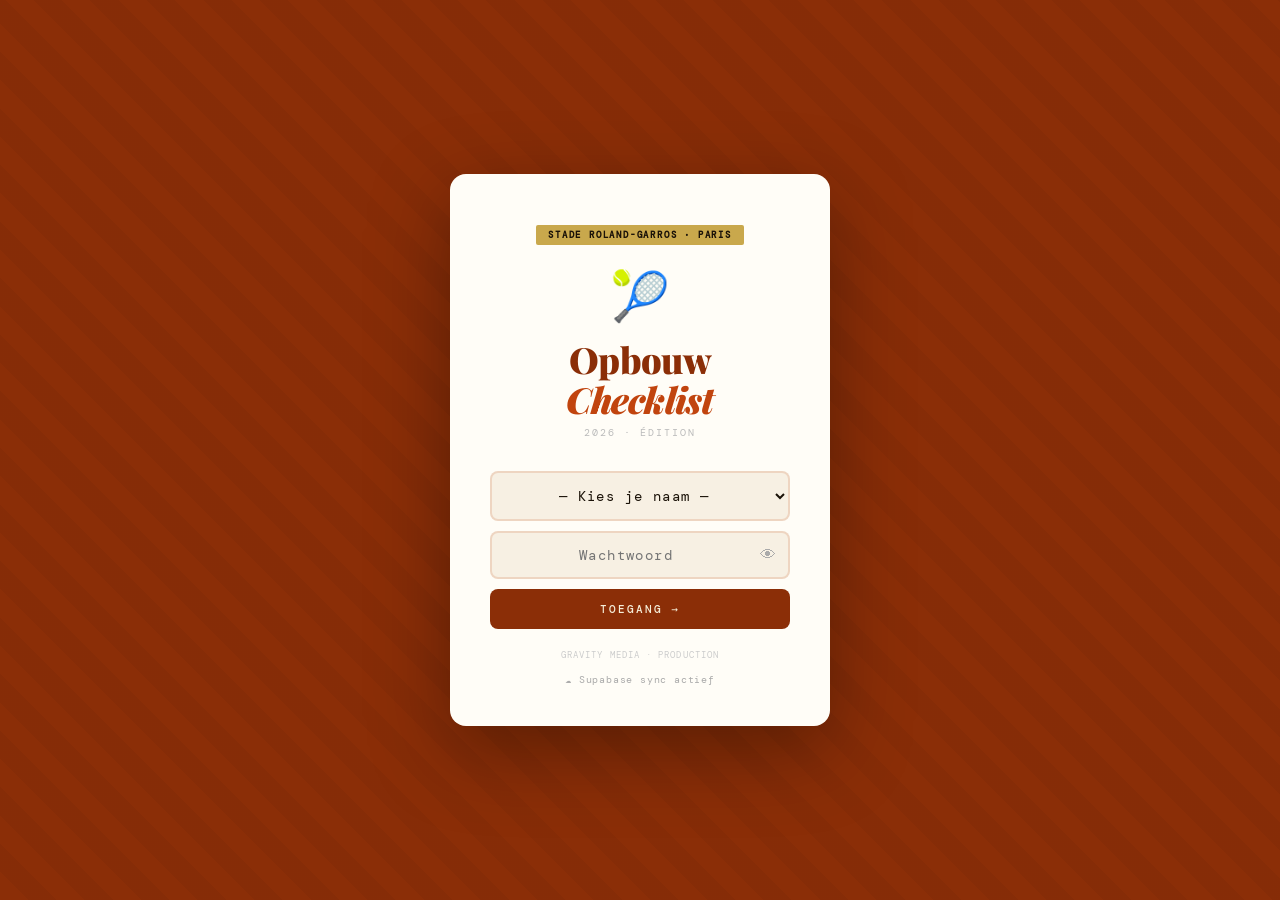
==== index.html @ 5c2eba33 "Admin panel redesign: grid layout, inklapbaar wachtwoord, fix dubbel Pim (SW v80) - Navigatie als 2x" ====
<!DOCTYPE html>
<html lang="nl">
<head>
<meta charset="UTF-8">
<meta name="viewport" content="width=device-width, initial-scale=1.0">
<meta name="theme-color" content="#8B2E07">
<meta name="apple-mobile-web-app-capable" content="yes">
<meta name="apple-mobile-web-app-status-bar-style" content="black-translucent">
<meta name="apple-mobile-web-app-title" content="RG2026">
<title>Roland Garros — Opbouw Checklist</title>
<link rel="icon" type="image/svg+xml" href="icon.svg">
<link rel="apple-touch-icon" href="icon.svg">
<link rel="manifest" href="manifest.json">
<link rel="preconnect" href="https://fonts.googleapis.com">
<link rel="preconnect" href="https://fonts.gstatic.com" crossorigin>
<link href="https://fonts.googleapis.com/css2?family=Playfair+Display:ital,wght@0,400;0,700;0,900;1,400&family=DM+Mono:wght@300;400;500&display=swap" rel="stylesheet">
<link rel="stylesheet" href="style.css">

<!-- XLSX alleen laden als export nodig is -->
<script>
window._loadXLSX = function(cb){
  if(typeof XLSX !== 'undefined'){ cb(); return; }
  var s = document.createElement('script');
  s.src = 'https://cdn.jsdelivr.net/npm/xlsx@0.18.5/dist/xlsx.full.min.js';
  s.onload = cb;
  document.head.appendChild(s);
};
</script>

<script src="https://cdn.jsdelivr.net/npm/@supabase/supabase-js@2"></script>


</head>
<body>

<div class="page active" id="page-login">
  <div class="login-bg">
    <div class="login-card">
      <div class="login-badge">Stade Roland-Garros · Paris</div>
      <div class="login-logo">🎾</div>
      <h1 class="login-title">Opbouw<br><em>Checklist</em></h1>
      <p class="login-sub">2026 · Édition</p>
      <div class="login-form">
        <select id="login-name" class="login-input" style="cursor:pointer;" onchange="document.getElementById('login-pw').focus()">
          <option value="" disabled selected>Selecteer jouw naam…</option>
        </select>
        <div style="position:relative;width:100%;">
          <input type="password" id="login-pw" placeholder="Wachtwoord" class="login-input" onkeydown="if(event.key==='Enter')doLogin()" style="padding-right:44px;width:100%;">
          <button type="button" onclick="(function(b){var i=document.getElementById('login-pw');i.type=i.type==='password'?'text':'password';b.textContent=i.type==='password'?'👁':'🙈';})(this)" style="position:absolute;right:0;top:0;bottom:0;width:44px;background:none;border:none;cursor:pointer;font-size:16px;color:#aaa;touch-action:manipulation;">👁</button>
        </div>
        <button class="login-btn" onclick="doLogin()">Toegang →</button>
      </div>
      <p class="login-hint">Gravity Media · Production</p>
      <div id="login-sync-status" style="margin-top:12px;font-size:10px;color:#aaa;letter-spacing:.08em;">☁️ Supabase sync actief</div>
    </div>
  </div>
</div>

<div class="page" id="page-home">
  <header>
    <div class="header-inner">
      <div>
        <div class="rg-badge">Stade Roland-Garros · Paris</div>
        <h1>Opbouw<br><em>Checklist</em></h1>
        <div class="header-sub">Courts · Commentaar · Gallery's</div>
      </div>
      <div class="header-stamp"><span class="yr">2026</span><span class="lbl">Édition</span></div>
    </div>
  </header>
  <div class="user-bar">
    <span class="last-update" id="last-update-label">Geen wijzigingen</span>
    <span id="sync-status" class="offline">Offline</span>
    <span class="user-bar-label" id="logged-in-user"></span>
    <span id="user-bar-avatar"></span>
    <button id="admin-btn" class="admin-btn" onclick="openAdminModal()" style="display:none;touch-action:manipulation;">🔒</button>
    <button class="dark-toggle" onclick="toggleDark()" title="Donkere modus" style="touch-action:manipulation;">🌙</button>
    <button class="userbar-logout-btn" onclick="logout()" ontouchend="event.preventDefault();logout();" title="Uitloggen" style="touch-action:manipulation;min-width:44px;min-height:44px;">↩</button>
  </div>
  <div class="progress-wrap">
    <div class="progress-inner">
      <div class="progress-track"><div class="progress-fill" id="home-bar"></div></div>
      <div class="progress-label" id="home-lbl">0 / 0</div>
    </div>
  </div>
  <main>
    <div class="stats-bar">
      <div class="stat-card"><span class="stat-number" id="home-done">0</span><span class="stat-label">Voltooid</span></div>
      <div class="stat-card"><span class="stat-number" id="home-left">0</span><span class="stat-label">Resterend</span></div>
      <div class="stat-card"><span class="stat-number" id="home-pct">0%</span><span class="stat-label">Gereed</span></div>
    </div>
    <div class="dash-grid" id="dash-grid"></div>

    <div class="completion-msg" id="home-done-msg">
      <h2>Terrain est prêt !</h2>
      <p>Alle secties zijn afgevinkt — Roland Garros kan beginnen.</p>
    </div>
    <div class="dash-card od-badge-wrap" onclick="goTo('page-overdracht')" style="border-left:4px solid var(--green);touch-action:manipulation;">
      <span class="od-badge" id="od-badge" hidden></span>
      <div class="dash-card-icon">📋</div>
      <div class="dash-card-title">Shift Overdracht</div>
      <div class="dash-card-track"><div class="dash-card-fill" id="od-home-bar" style="width:0%;background:var(--green)"></div></div>
      <div class="dash-card-footer">
        <span class="dash-card-count" id="od-home-sub">Bekijk en schrijf overdrachten</span>
        <span class="dash-card-pct" style="color:var(--green);opacity:.8" id="od-home-count"></span>
      </div>
    </div>

  </main>
</div>

<div class="page" id="page-courts-select">
  <div class="sub-header"><div class="sub-header-inner">
    <button class="back-btn" onclick="goTo('page-home')" style="touch-action:manipulation;">Terug</button>
    <div><div class="rg-badge" style="margin-bottom:6px">Courts</div><div class="sub-title">🎾 <em>Courts</em></div></div>
  </div></div>
  <main style="padding:20px 14px;display:flex;flex-direction:column;gap:14px;">
    <div class="dash-card" onclick="switchCourtTab('camera');goTo('page-courts')" style="touch-action:manipulation;">
      <span class="dash-card-icon">📷</span>
      <div class="dash-card-title">Camera</div>
      <div class="dash-card-track"><div class="dash-card-fill" id="sel-camera-bar" style="width:0%"></div></div>
      <div class="dash-card-footer">
        <span class="dash-card-count" id="sel-camera-count">0/0 voltooid</span>
        <span style="font-size:13px;color:var(--clay);">→</span>
      </div>
    </div>
    <div class="dash-card" onclick="switchCourtTab('audio');goTo('page-courts')" style="touch-action:manipulation;">
      <span class="dash-card-icon">🎙</span>
      <div class="dash-card-title">Audio</div>
      <div class="dash-card-track"><div class="dash-card-fill" id="sel-audio-bar" style="width:0%"></div></div>
      <div class="dash-card-footer">
        <span class="dash-card-count" id="sel-audio-count">0/0 voltooid</span>
        <span style="font-size:13px;color:var(--clay);">→</span>
      </div>
    </div>
  </main>
</div>

<div class="page" id="page-courts">
  <div class="sub-header"><div class="sub-header-inner">
    <button class="back-btn" onclick="goTo('page-courts-select')">Terug</button>
    <div><div class="rg-badge" style="margin-bottom:6px">Courts</div><div class="sub-title">🎾 <em>Courts</em></div></div>
  </div></div>
  <div class="progress-wrap"><div class="progress-inner">
    <div class="progress-track"><div class="progress-fill" id="courts-bar"></div></div>
    <div class="progress-label" id="courts-lbl">0/0</div>
  </div></div>
  <main>

    <!-- Camera tab -->
    <div id="courts-tab-camera">
    <div class="section">
      <div class="section-header"><div class="section-icon">📷</div><span class="section-title">Camera</span><span class="section-count" id="courts-count">0/0</span></div>
      <div class="checklist" id="list-courts">
        <div class="nav-item" onclick="goTo('page-pc')">
          <div class="nav-item-text">
            <div class="item-label">Court Philippe-Chatrier</div>
            <div class="item-note" id="pc-note-label">0 van 0 voltooid</div>
          </div>
          <div class="nav-item-right">
            <span class="nav-pct" id="chip-pc">0/0</span>
            <span class="nav-arrow">→</span>
          </div>
        </div>
        <div class="nav-item" onclick="goTo('page-sl')">
          <div class="nav-item-text">
            <div class="item-label">Court Suzanne-Lenglen</div>
            <div class="item-note" id="sl-note-label">0 van 0 voltooid</div>
          </div>
          <div class="nav-item-right">
            <span class="nav-pct" id="chip-sl">0/0</span>
            <span class="nav-arrow">→</span>
          </div>
        </div>
        <div class="nav-item" onclick="goTo('page-sm')">
          <div class="nav-item-text">
            <div class="item-label">Court Simonne-Mathieu</div>
            <div class="item-note" id="sm-note-label">0 van 0 voltooid</div>
          </div>
          <div class="nav-item-right">
            <span class="nav-pct" id="chip-sm">0/0</span>
            <span class="nav-arrow">→</span>
          </div>
        </div>
        <div class="nav-item" onclick="goTo('page-c14')">
          <div class="nav-item-text">
            <div class="item-label">Court 14</div>
            <div class="item-note" id="c14-note-label">0 van 0 voltooid</div>
          </div>
          <div class="nav-item-right">
            <span class="nav-pct" id="chip-c14">0/0</span>
            <span class="nav-arrow">→</span>
          </div>
        </div>
      </div>
      </div>
    <div class="section" style="margin-top:8px">
      <div class="section-header"><div class="section-icon">📋</div><span class="section-title">CAM Checklist</span><span class="section-count" id="camck-total-count">0/0</span></div>
      <div class="checklist">
        <div class="nav-item" onclick="goTo('page-camcheck-pc')" style="touch-action:manipulation;">
          <div class="nav-item-text">
            <div class="item-label">Philippe-Chatrier</div>
            <div class="item-note" id="camck-pc-note">0 van 0 voltooid</div>
          </div>
          <div class="nav-item-right"><span class="nav-pct" id="chip-camck-pc">0/0</span><span class="nav-arrow">→</span></div>
        </div>
        <div class="nav-item" onclick="goTo('page-camcheck-sl')" style="touch-action:manipulation;">
          <div class="nav-item-text">
            <div class="item-label">Suzanne-Lenglen</div>
            <div class="item-note" id="camck-sl-note">0 van 0 voltooid</div>
          </div>
          <div class="nav-item-right"><span class="nav-pct" id="chip-camck-sl">0/0</span><span class="nav-arrow">→</span></div>
        </div>
        <div class="nav-item" onclick="goTo('page-camcheck-sm')" style="touch-action:manipulation;">
          <div class="nav-item-text">
            <div class="item-label">Simonne-Mathieu</div>
            <div class="item-note" id="camck-sm-note">0 van 0 voltooid</div>
          </div>
          <div class="nav-item-right"><span class="nav-pct" id="chip-camck-sm">0/0</span><span class="nav-arrow">→</span></div>
        </div>
        <div class="nav-item" onclick="goTo('page-camcheck-c14')" style="touch-action:manipulation;">
          <div class="nav-item-text">
            <div class="item-label">Court 14</div>
            <div class="item-note" id="camck-c14-note">0 van 0 voltooid</div>
          </div>
          <div class="nav-item-right"><span class="nav-pct" id="chip-camck-c14">0/0</span><span class="nav-arrow">→</span></div>
        </div>
      </div>
    </div>
    </div><!-- /courts-tab-camera -->

    <!-- Audio tab -->
    <div id="courts-tab-audio" style="display:none">
    <div class="section">
      <div class="section-header"><div class="section-icon">🎙</div><span class="section-title">Audio</span><span class="section-count" id="audio-courts-count">0/0</span></div>
      <div class="checklist">
        <div class="nav-item" onclick="goTo('page-audio-pc')">
          <div class="nav-item-text">
            <div class="item-label">Philippe-Chatrier</div>
            <div class="item-note" id="audio-pc-note-label">0 van 0 voltooid</div>
          </div>
          <div class="nav-item-right"><span class="nav-pct" id="chip-audio-pc">0/0</span><span class="nav-arrow">→</span></div>
        </div>
        <div class="nav-item" onclick="goTo('page-audio-sl')">
          <div class="nav-item-text">
            <div class="item-label">Suzanne-Lenglen</div>
            <div class="item-note" id="audio-sl-note-label">0 van 0 voltooid</div>
          </div>
          <div class="nav-item-right"><span class="nav-pct" id="chip-audio-sl">0/0</span><span class="nav-arrow">→</span></div>
        </div>
        <div class="nav-item" onclick="goTo('page-audio-sm')">
          <div class="nav-item-text">
            <div class="item-label">Simonne-Mathieu</div>
            <div class="item-note" id="audio-sm-note-label">0 van 0 voltooid</div>
          </div>
          <div class="nav-item-right"><span class="nav-pct" id="chip-audio-sm">0/0</span><span class="nav-arrow">→</span></div>
        </div>
        <div class="nav-item" onclick="goTo('page-audio-c14')">
          <div class="nav-item-text">
            <div class="item-label">Court 14</div>
            <div class="item-note" id="audio-c14-note-label">0 van 0 voltooid</div>
          </div>
          <div class="nav-item-right"><span class="nav-pct" id="chip-audio-c14">0/0</span><span class="nav-arrow">→</span></div>
        </div>
      </div>
    </div>
    </div><!-- /courts-tab-audio -->

  </main>
</div>


<div class="page" id="page-audio-pc">
  <div class="sub-header"><div class="sub-header-inner">
    <button class="back-btn" onclick="goTo('page-courts')" style="touch-action:manipulation;">Terug</button>
    <div><div class="rg-badge" style="margin-bottom:6px">Audio</div><div class="sub-title">🎙 <em>Philippe-Chatrier</em></div></div>
  </div></div>
  <div class="progress-wrap"><div class="progress-inner">
    <div class="progress-track"><div class="progress-fill" id="audio-pc-bar"></div></div>
    <div class="progress-label" id="audio-pc-lbl">0/0</div>
  </div></div>
  <main>
  <div class="section">
    <div class="section-header"><div class="section-icon">🗺</div><span class="section-title">Audioplan</span></div>
    <div class="audioplan-wrap">
      <img loading="lazy" src="images/audio/PC Audioplan v2-1.jpg" alt="PC Audioplan" class="audioplan-img" onclick="openLightbox(this)" ontouchend="event.preventDefault();openLightbox(this)" style="touch-action:manipulation;cursor:zoom-in">
    </div>
  </div>
  <div class="section">
    <div class="section-header"><div class="section-icon">📦</div><span class="section-title">Stageboxes</span><span class="section-count" id="count-sb-pc">0/0</span></div>
    <div id="list-sb-pc"></div>
  </div>
  <div class="section">
    <div class="section-header"><div class="section-icon">🎙</div><span class="section-title">Microfoons</span><span class="section-count" id="count-audio-pc">0/0</span></div>
    <div id="list-audio-pc"></div>
  </div>
  <div class="completion-msg" id="audio-pc-done-msg"><h2>PC is klaar!</h2><p>Alle stageboxes en microfoons zijn afgevinkt.</p></div>
  </main>
</div>

<div class="page" id="page-audio-sl">
  <div class="sub-header"><div class="sub-header-inner">
    <button class="back-btn" onclick="goTo('page-courts')" style="touch-action:manipulation;">Terug</button>
    <div><div class="rg-badge" style="margin-bottom:6px">Audio</div><div class="sub-title">🎙 <em>Suzanne-Lenglen</em></div></div>
  </div></div>
  <div class="progress-wrap"><div class="progress-inner">
    <div class="progress-track"><div class="progress-fill" id="audio-sl-bar"></div></div>
    <div class="progress-label" id="audio-sl-lbl">0/0</div>
  </div></div>
  <main>
  <div class="section">
    <div class="section-header"><div class="section-icon">🗺</div><span class="section-title">Audioplan</span></div>
    <div class="audioplan-wrap">
      <img loading="lazy" src="images/audio/SL Audioplan v2-1.jpg" alt="SL Audioplan" class="audioplan-img" onclick="openLightbox(this)" ontouchend="event.preventDefault();openLightbox(this)" style="touch-action:manipulation;cursor:zoom-in">
    </div>
  </div>
  <div class="section">
    <div class="section-header"><div class="section-icon">📦</div><span class="section-title">Stageboxes</span><span class="section-count" id="count-sb-sl">0/0</span></div>
    <div id="list-sb-sl"></div>
  </div>
  <div class="section">
    <div class="section-header"><div class="section-icon">🎙</div><span class="section-title">Microfoons</span><span class="section-count" id="count-audio-sl">0/0</span></div>
    <div id="list-audio-sl"></div>
  </div>
  <div class="completion-msg" id="audio-sl-done-msg"><h2>SL is klaar!</h2><p>Alle stageboxes en microfoons zijn afgevinkt.</p></div>
  </main>
</div>

<div class="page" id="page-audio-sm">
  <div class="sub-header"><div class="sub-header-inner">
    <button class="back-btn" onclick="goTo('page-courts')" style="touch-action:manipulation;">Terug</button>
    <div><div class="rg-badge" style="margin-bottom:6px">Audio</div><div class="sub-title">🎙 <em>Simonne-Mathieu</em></div></div>
  </div></div>
  <div class="progress-wrap"><div class="progress-inner">
    <div class="progress-track"><div class="progress-fill" id="audio-sm-bar"></div></div>
    <div class="progress-label" id="audio-sm-lbl">0/0</div>
  </div></div>
  <main>
  <div class="section">
    <div class="section-header"><div class="section-icon">🗺</div><span class="section-title">Audioplan</span></div>
    <div class="audioplan-wrap">
      <img loading="lazy" src="images/audio/SM Audioplan v2-1.jpg" alt="SM Audioplan" class="audioplan-img" onclick="openLightbox(this)" ontouchend="event.preventDefault();openLightbox(this)" style="touch-action:manipulation;cursor:zoom-in">
    </div>
  </div>
  <div class="section">
    <div class="section-header"><div class="section-icon">📦</div><span class="section-title">Stageboxes</span><span class="section-count" id="count-sb-sm">0/0</span></div>
    <div id="list-sb-sm"></div>
  </div>
  <div class="section">
    <div class="section-header"><div class="section-icon">🎙</div><span class="section-title">Microfoons</span><span class="section-count" id="count-audio-sm">0/0</span></div>
    <div id="list-audio-sm"></div>
  </div>
  <div class="completion-msg" id="audio-sm-done-msg"><h2>SM is klaar!</h2><p>Alle stageboxes en microfoons zijn afgevinkt.</p></div>
  </main>
</div>

<div class="page" id="page-audio-c14">
  <div class="sub-header"><div class="sub-header-inner">
    <button class="back-btn" onclick="goTo('page-courts')" style="touch-action:manipulation;">Terug</button>
    <div><div class="rg-badge" style="margin-bottom:6px">Audio</div><div class="sub-title">🎙 <em>Court 14</em></div></div>
  </div></div>
  <div class="progress-wrap"><div class="progress-inner">
    <div class="progress-track"><div class="progress-fill" id="audio-c14-bar"></div></div>
    <div class="progress-label" id="audio-c14-lbl">0/0</div>
  </div></div>
  <main>
  <div class="section">
    <div class="section-header"><div class="section-icon">🗺</div><span class="section-title">Audioplan</span></div>
    <div class="audioplan-wrap">
      <img loading="lazy" src="images/audio/CT14 Audioplan v2-1.jpg" alt="CT14 Audioplan" class="audioplan-img" onclick="openLightbox(this)" ontouchend="event.preventDefault();openLightbox(this)" style="touch-action:manipulation;cursor:zoom-in">
    </div>
  </div>
  <div class="section">
    <div class="section-header"><div class="section-icon">📦</div><span class="section-title">Stageboxes</span><span class="section-count" id="count-sb-c14">0/0</span></div>
    <div id="list-sb-c14"></div>
  </div>
  <div class="section">
    <div class="section-header"><div class="section-icon">🎙</div><span class="section-title">Microfoons</span><span class="section-count" id="count-audio-c14">0/0</span></div>
    <div id="list-audio-c14"></div>
  </div>
  <div class="completion-msg" id="audio-c14-done-msg"><h2>C14 is klaar!</h2><p>Alle stageboxes en microfoons zijn afgevinkt.</p></div>
  </main>
</div>
<div class="page" id="page-commentaar">
  <div class="sub-header"><div class="sub-header-inner">
    <button class="back-btn" onclick="goTo('page-home')">Terug</button>
    <div><div class="rg-badge" style="margin-bottom:6px">Commentaar</div><div class="sub-title">🎙 <em>Commentaar</em></div></div>
  </div></div>
  <div class="progress-wrap"><div class="progress-inner">
    <div class="progress-track"><div class="progress-fill" id="comm-bar"></div></div>
    <div class="progress-label" id="comm-lbl">0/0</div>
  </div></div>
  <main>
    <div class="section">
      <div class="section-header"><div class="section-icon">🎙️</div><span class="section-title">Commentaar</span><span class="section-count" id="comm-count">0/0</span></div>
      <div class="checklist" id="list-comm">
        <div class="nav-item" onclick="goTo('page-comm-pc4th')">
          <div class="nav-item-text">
            <div class="item-label">PC 4TH</div>
            <div class="item-note" id="comm-pc4th-note">0 van 0 voltooid</div>
          </div>
          <div class="nav-item-right">
            <span class="nav-pct" id="chip-comm-pc4th">0/0</span>
            <span class="nav-arrow">→</span>
          </div>
        </div>
        <div class="nav-item" onclick="goTo('page-comm-pc5th')">
          <div class="nav-item-text">
            <div class="item-label">PC 5TH</div>
            <div class="item-note" id="comm-pc5th-note">0 van 0 voltooid</div>
          </div>
          <div class="nav-item-right">
            <span class="nav-pct" id="chip-comm-pc5th">0/0</span>
            <span class="nav-arrow">→</span>
          </div>
        </div>
        <div class="nav-item" onclick="goTo('page-comm-sl')">
          <div class="nav-item-text">
            <div class="item-label">SL</div>
            <div class="item-note" id="comm-sl-note">0 van 0 voltooid</div>
          </div>
          <div class="nav-item-right">
            <span class="nav-pct" id="chip-comm-sl">0/0</span>
            <span class="nav-arrow">→</span>
          </div>
        </div>
        <div class="nav-item" onclick="goTo('page-comm-sm')">
          <div class="nav-item-text">
            <div class="item-label">SM</div>
            <div class="item-note" id="comm-sm-note">0 van 0 voltooid</div>
          </div>
          <div class="nav-item-right">
            <span class="nav-pct" id="chip-comm-sm">0/0</span>
            <span class="nav-arrow">→</span>
          </div>
        </div>
      </div>
    </div>
  </main>
</div>

<div class="page" id="page-galleries">
  <div class="sub-header"><div class="sub-header-inner">
    <button class="back-btn" onclick="goTo('page-home')">Terug</button>
    <div><div class="rg-badge" style="margin-bottom:6px">Gallery's</div><div class="sub-title">🖼 <em>Gallery's</em></div></div>
  </div></div>
  <div class="progress-wrap"><div class="progress-inner">
    <div class="progress-track"><div class="progress-fill" id="gal-bar"></div></div>
    <div class="progress-label" id="gal-lbl">0/0</div>
  </div></div>
  <main>
    <div class="section">
      <div class="section-header"><div class="section-icon">🖼️</div><span class="section-title">Gallery's</span><span class="section-count" id="gal-count">0/0</span></div>
      <div class="checklist" id="gal-nav-list"></div>
    </div>
    <div class="completion-msg" id="gal-done-msg">
      <h2>Gallery's klaar!</h2><p>Alle gallery-items zijn afgevinkt.</p>
    </div>
  </main>
</div>

<div class="page" id="page-pc">
  <div class="sub-header"><div class="sub-header-inner">
    <button class="back-btn" onclick="goTo('page-courts')">Terug</button>
    <div><div class="rg-badge" style="margin-bottom:6px">Court PC</div><div class="sub-title">📷 Philippe-<em>Chatrier</em></div></div>
  </div></div>
  <div class="progress-wrap"><div class="progress-inner">
    <div class="progress-track"><div class="progress-fill" id="pc-bar"></div></div>
    <div class="progress-label" id="pc-lbl">0/0</div>
  </div></div>
  <main><div class="court-map-wrap">
      <img class="court-map" src="images/camera/court-pc.jpg" loading="lazy" onclick="openLightbox(this)" ontouchend="event.preventDefault();openLightbox(this);" style="cursor:zoom-in;touch-action:manipulation;-webkit-tap-highlight-color:rgba(0,0,0,0);" alt="Court Philippe-Chatrier camera positions"/>
      <div class="court-map-caption">Court Philippe-Chatrier &nbsp;·&nbsp; Camera Positions &amp; Specifications</div>
    </div><div class="section">
    <div class="section-header"><div class="section-icon">📷</div><span class="section-title">Court PC — Camera Setup</span><span class="section-count" id="count-pc">0/0</span></div>
    <div id="list-pc"></div>
  </div></main>
</div>

<div class="page" id="page-sl">
  <div class="sub-header"><div class="sub-header-inner">
    <button class="back-btn" onclick="goTo('page-courts')">Terug</button>
    <div><div class="rg-badge" style="margin-bottom:6px">Court SL</div><div class="sub-title">📷 Suzanne-<em>Lenglen</em></div></div>
  </div></div>
  <div class="progress-wrap"><div class="progress-inner">
    <div class="progress-track"><div class="progress-fill" id="sl-bar"></div></div>
    <div class="progress-label" id="sl-lbl">0/0</div>
  </div></div>
  <main><div class="court-map-wrap">
      <img class="court-map" src="images/camera/court-sl.jpg" loading="lazy" onclick="openLightbox(this)" ontouchend="event.preventDefault();openLightbox(this);" style="cursor:zoom-in;touch-action:manipulation;-webkit-tap-highlight-color:rgba(0,0,0,0);" alt="Court Suzanne-Lenglen camera positions"/>
      <div class="court-map-caption">Court Suzanne-Lenglen &nbsp;·&nbsp; Camera Positions &amp; Specifications</div>
    </div><div class="section">
    <div class="section-header"><div class="section-icon">📷</div><span class="section-title">Court SL — Camera Setup</span><span class="section-count" id="count-sl">0/0</span></div>
    <div id="list-sl"></div>
  </div></main>
</div>

<div class="page" id="page-sm">
  <div class="sub-header"><div class="sub-header-inner">
    <button class="back-btn" onclick="goTo('page-courts')">Terug</button>
    <div><div class="rg-badge" style="margin-bottom:6px">Court SM</div><div class="sub-title">📷 Simonne-<em>Mathieu</em></div></div>
  </div></div>
  <div class="progress-wrap"><div class="progress-inner">
    <div class="progress-track"><div class="progress-fill" id="sm-bar"></div></div>
    <div class="progress-label" id="sm-lbl">0/0</div>
  </div></div>
  <main><div class="court-map-wrap">
      <img class="court-map" src="images/camera/court-sm.jpg" loading="lazy" onclick="openLightbox(this)" ontouchend="event.preventDefault();openLightbox(this);" style="cursor:zoom-in;touch-action:manipulation;-webkit-tap-highlight-color:rgba(0,0,0,0);" alt="Court Simonne-Mathieu camera positions"/>
      <div class="court-map-caption">Court Simonne-Mathieu &nbsp;·&nbsp; Camera Positions &amp; Specifications</div>
    </div><div class="section">
    <div class="section-header"><div class="section-icon">📷</div><span class="section-title">Court SM — Camera Setup</span><span class="section-count" id="count-sm">0/0</span></div>
    <div id="list-sm"></div>
  </div></main>
</div>

<div class="page" id="page-c14">
  <div class="sub-header"><div class="sub-header-inner">
    <button class="back-btn" onclick="goTo('page-courts')">Terug</button>
    <div><div class="rg-badge" style="margin-bottom:6px">Court 14</div><div class="sub-title">📷 Camera <em>Setup</em></div></div>
  </div></div>
  <div class="progress-wrap"><div class="progress-inner">
    <div class="progress-track"><div class="progress-fill" id="c14-bar"></div></div>
    <div class="progress-label" id="c14-lbl">0/0</div>
  </div></div>
  <main>
    <div class="court-map-wrap">
      <img class="court-map" src="images/camera/court-c14.jpg" loading="lazy" onclick="openLightbox(this)" ontouchend="event.preventDefault();openLightbox(this);" style="cursor:zoom-in;touch-action:manipulation;-webkit-tap-highlight-color:rgba(0,0,0,0);" alt="Court 14 camera positions"/>
      <div class="court-map-caption">Court 14 &nbsp;·&nbsp; Camera Positions &amp; Specifications</div>
    </div>
    <div class="section">
      <div class="section-header"><div class="section-icon">📷</div><span class="section-title">Court 14 — Camera Setup</span><span class="section-count" id="count-c14">0/0</span></div>
      <div id="list-c14"></div>
    </div>
    <div class="completion-msg" id="c14-done-msg">
      <h2>Court 14 is klaar!</h2><p>Alle camera's zijn geconfigureerd.</p>
    </div>
  </main>
</div>

<div class="page" id="page-camcheck-pc">
  <div class="sub-header"><div class="sub-header-inner">
    <button class="back-btn" onclick="goTo('page-courts')">Terug</button>
    <div><div class="rg-badge" style="margin-bottom:6px">CAM Checklist</div><div class="sub-title">📋 Philippe-<em>Chatrier</em></div></div>
  </div></div>
  <div class="progress-wrap"><div class="progress-inner">
    <div class="progress-track"><div class="progress-fill" id="camck-pc-bar"></div></div>
    <div class="progress-label" id="camck-pc-lbl">0/0</div>
  </div></div>
  <main><div class="section">
    <div class="section-header"><div class="section-icon">📋</div><span class="section-title">Philippe-Chatrier — CAM Checklist</span><span class="section-count" id="camck-count-pc">0/0</span></div>
    <div id="list-camcheck-pc"></div>
  </div></main>
</div>

<div class="page" id="page-camcheck-sl">
  <div class="sub-header"><div class="sub-header-inner">
    <button class="back-btn" onclick="goTo('page-courts')">Terug</button>
    <div><div class="rg-badge" style="margin-bottom:6px">CAM Checklist</div><div class="sub-title">📋 Suzanne-<em>Lenglen</em></div></div>
  </div></div>
  <div class="progress-wrap"><div class="progress-inner">
    <div class="progress-track"><div class="progress-fill" id="camck-sl-bar"></div></div>
    <div class="progress-label" id="camck-sl-lbl">0/0</div>
  </div></div>
  <main><div class="section">
    <div class="section-header"><div class="section-icon">📋</div><span class="section-title">Suzanne-Lenglen — CAM Checklist</span><span class="section-count" id="camck-count-sl">0/0</span></div>
    <div id="list-camcheck-sl"></div>
  </div></main>
</div>

<div class="page" id="page-camcheck-sm">
  <div class="sub-header"><div class="sub-header-inner">
    <button class="back-btn" onclick="goTo('page-courts')">Terug</button>
    <div><div class="rg-badge" style="margin-bottom:6px">CAM Checklist</div><div class="sub-title">📋 Simonne-<em>Mathieu</em></div></div>
  </div></div>
  <div class="progress-wrap"><div class="progress-inner">
    <div class="progress-track"><div class="progress-fill" id="camck-sm-bar"></div></div>
    <div class="progress-label" id="camck-sm-lbl">0/0</div>
  </div></div>
  <main><div class="section">
    <div class="section-header"><div class="section-icon">📋</div><span class="section-title">Simonne-Mathieu — CAM Checklist</span><span class="section-count" id="camck-count-sm">0/0</span></div>
    <div id="list-camcheck-sm"></div>
  </div></main>
</div>

<div class="page" id="page-camcheck-c14">
  <div class="sub-header"><div class="sub-header-inner">
    <button class="back-btn" onclick="goTo('page-courts')">Terug</button>
    <div><div class="rg-badge" style="margin-bottom:6px">CAM Checklist</div><div class="sub-title">📋 Court <em>14</em></div></div>
  </div></div>
  <div class="progress-wrap"><div class="progress-inner">
    <div class="progress-track"><div class="progress-fill" id="camck-c14-bar"></div></div>
    <div class="progress-label" id="camck-c14-lbl">0/0</div>
  </div></div>
  <main><div class="section">
    <div class="section-header"><div class="section-icon">📋</div><span class="section-title">Court 14 — CAM Checklist</span><span class="section-count" id="camck-count-c14">0/0</span></div>
    <div id="list-camcheck-c14"></div>
  </div></main>
</div>

<div class="page" id="page-comm-pc4th">
  <div class="sub-header"><div class="sub-header-inner">
    <button class="back-btn" onclick="goTo('page-commentaar')">Terug</button>
    <div><div class="rg-badge" style="margin-bottom:6px">Commentaar</div><div class="sub-title">🎙 <em>Philippe-Chatrier · 4th</em></div></div>
  </div></div>
  <div class="progress-wrap"><div class="progress-inner">
    <div class="progress-track"><div class="progress-fill" id="comm-pc4th-bar"></div></div>
    <div class="progress-label" id="comm-pc4th-lbl">0/0</div>
  </div></div>
  <main>
    <div class="court-map-wrap">
      <img class="court-map" src="images/commentaar/PC 4TH.png" loading="lazy" onclick="openLightbox(this)" ontouchend="event.preventDefault();openLightbox(this);" style="cursor:zoom-in;touch-action:manipulation;-webkit-tap-highlight-color:rgba(0,0,0,0);" alt="PC 4th Floor Commentaar"/>
      <div class="court-map-caption">PC 4TH &nbsp;·&nbsp; Commentaar Posities</div>
    </div>
    <div class="section">
    <div class="section-header"><div class="section-icon">🎙️</div><span class="section-title">Commentaar — PC 4TH</span><span class="section-count" id="count-comm-pc4th">0/0</span></div>
    <div id="list-comm-pc4th"></div>
  </div></main>
</div>

<div class="page" id="page-comm-pc5th">
  <div class="sub-header"><div class="sub-header-inner">
    <button class="back-btn" onclick="goTo('page-commentaar')">Terug</button>
    <div><div class="rg-badge" style="margin-bottom:6px">Commentaar</div><div class="sub-title">🎙 <em>Philippe-Chatrier · 5th</em></div></div>
  </div></div>
  <div class="progress-wrap"><div class="progress-inner">
    <div class="progress-track"><div class="progress-fill" id="comm-pc5th-bar"></div></div>
    <div class="progress-label" id="comm-pc5th-lbl">0/0</div>
  </div></div>
  <main>
    <div class="court-map-wrap">
      <img class="court-map" src="images/commentaar/PC 5TH.png" loading="lazy" onclick="openLightbox(this)" ontouchend="event.preventDefault();openLightbox(this);" style="cursor:zoom-in;touch-action:manipulation;-webkit-tap-highlight-color:rgba(0,0,0,0);" alt="PC 5th Floor Commentaar"/>
      <div class="court-map-caption">PC 5TH &nbsp;·&nbsp; Commentaar Posities</div>
    </div>
    <div class="section">
    <div class="section-header"><div class="section-icon">🎙️</div><span class="section-title">Commentaar — PC 5TH</span><span class="section-count" id="count-comm-pc5th">0/0</span></div>
    <div id="list-comm-pc5th"></div>
  </div></main>
</div>

<div class="page" id="page-comm-sl">
  <div class="sub-header"><div class="sub-header-inner">
    <button class="back-btn" onclick="goTo('page-commentaar')">Terug</button>
    <div><div class="rg-badge" style="margin-bottom:6px">Commentaar</div><div class="sub-title">🎙 <em>Suzanne-Lenglen</em></div></div>
  </div></div>
  <div class="progress-wrap"><div class="progress-inner">
    <div class="progress-track"><div class="progress-fill" id="comm-sl-bar"></div></div>
    <div class="progress-label" id="comm-sl-lbl">0/0</div>
  </div></div>
  <main>
    <div class="court-map-wrap">
      <img class="court-map" src="images/commentaar/SL COMM.png" loading="lazy" onclick="openLightbox(this)" ontouchend="event.preventDefault();openLightbox(this);" style="cursor:zoom-in;touch-action:manipulation;-webkit-tap-highlight-color:rgba(0,0,0,0);" alt="SL Commentaar"/>
      <div class="court-map-caption">SL &nbsp;·&nbsp; Commentaar Posities</div>
    </div>
    <div class="section">
    <div class="section-header"><div class="section-icon">🎙️</div><span class="section-title">Commentaar — SL</span><span class="section-count" id="count-comm-sl">0/0</span></div>
    <div id="list-comm-sl"></div>
  </div></main>
</div>

<div class="page" id="page-comm-sm">
  <div class="sub-header"><div class="sub-header-inner">
    <button class="back-btn" onclick="goTo('page-commentaar')">Terug</button>
    <div><div class="rg-badge" style="margin-bottom:6px">Commentaar</div><div class="sub-title">🎙 <em>Simonne-Mathieu</em></div></div>
  </div></div>
  <div class="progress-wrap"><div class="progress-inner">
    <div class="progress-track"><div class="progress-fill" id="comm-sm-bar"></div></div>
    <div class="progress-label" id="comm-sm-lbl">0/0</div>
  </div></div>
  <main>
    <div class="court-map-wrap">
      <img class="court-map" src="images/commentaar/SM.png" loading="lazy" onclick="openLightbox(this)" ontouchend="event.preventDefault();openLightbox(this);" style="cursor:zoom-in;touch-action:manipulation;-webkit-tap-highlight-color:rgba(0,0,0,0);" alt="SM Commentaar"/>
      <div class="court-map-caption">SM &nbsp;·&nbsp; Commentaar Posities</div>
    </div>
    <div class="section">
    <div class="section-header"><div class="section-icon">🎙️</div><span class="section-title">Commentaar — SM</span><span class="section-count" id="count-comm-sm">0/0</span></div>
    <div id="list-comm-sm"></div>
  </div></main>
</div>

<div class="page" id="page-gal-CCSR">
  <div class="sub-header"><div class="sub-header-inner">
    <button class="back-btn" onclick="goTo('page-galleries')">Terug</button>
    <div><div class="rg-badge" style="margin-bottom:6px">Gallery</div><div class="sub-title">🖼 <em>CCSR</em></div></div>
  </div></div>
  <div class="progress-wrap"><div class="progress-inner">
    <div class="progress-track"><div class="progress-fill" id="gal-CCSR-bar"></div></div>
    <div class="progress-label" id="gal-CCSR-lbl">0/0</div>
  </div></div>
  <main>
    <div class="court-map-wrap">
      <img class="court-map" src="images/galleries/ccsr.png" loading="lazy" onclick="openLightbox(this)" ontouchend="event.preventDefault();openLightbox(this);" style="cursor:zoom-in;touch-action:manipulation;-webkit-tap-highlight-color:rgba(0,0,0,0);" alt="CCSR layout"/>
      <div class="court-map-caption">CCSR &nbsp;·&nbsp; Central Shading Room Layout</div>
    </div>
    <div class="section">
      <div class="section-header"><div class="section-icon">🖼️</div><span class="section-title">CCSR</span><span class="section-count" id="count-gal-CCSR">0/0</span></div>
      <div id="list-gal-CCSR"></div>
    </div>
  </main>
</div>

<div class="page" id="page-gal-CIR">
  <div class="sub-header"><div class="sub-header-inner">
    <button class="back-btn" onclick="goTo('page-galleries')">Terug</button>
    <div><div class="rg-badge" style="margin-bottom:6px">Gallery</div><div class="sub-title">🖼 <em>CIR</em></div></div>
  </div></div>
  <div class="progress-wrap"><div class="progress-inner">
    <div class="progress-track"><div class="progress-fill" id="gal-CIR-bar"></div></div>
    <div class="progress-label" id="gal-CIR-lbl">0/0</div>
  </div></div>
  <main>
    <div class="court-map-wrap">
      <img class="court-map" src="images/galleries/cir.png" loading="lazy" onclick="openLightbox(this)" ontouchend="event.preventDefault();openLightbox(this);" style="cursor:zoom-in;touch-action:manipulation;-webkit-tap-highlight-color:rgba(0,0,0,0);" alt="CIR layout"/>
      <div class="court-map-caption">CIR &nbsp;·&nbsp; Gallery Layout</div>
    </div>
    <div class="section">
    <div class="section-header"><div class="section-icon">🖼️</div><span class="section-title">CIR</span><span class="section-count" id="count-gal-CIR">0/0</span></div>
    <div id="list-gal-CIR"></div>
  </div></main>
</div>

<div class="page" id="page-gal-MCR">
  <div class="sub-header"><div class="sub-header-inner">
    <button class="back-btn" onclick="goTo('page-galleries')">Terug</button>
    <div><div class="rg-badge" style="margin-bottom:6px">Gallery</div><div class="sub-title">🖼 <em>MCR</em></div></div>
  </div></div>
  <div class="progress-wrap"><div class="progress-inner">
    <div class="progress-track"><div class="progress-fill" id="gal-MCR-bar"></div></div>
    <div class="progress-label" id="gal-MCR-lbl">0/0</div>
  </div></div>
  <main>
    <div class="court-map-wrap">
      <img class="court-map" src="images/galleries/mcr.png" loading="lazy" onclick="openLightbox(this)" ontouchend="event.preventDefault();openLightbox(this);" style="cursor:zoom-in;touch-action:manipulation;-webkit-tap-highlight-color:rgba(0,0,0,0);" alt="MCR layout"/>
      <div class="court-map-caption">MCR &nbsp;·&nbsp; Gallery Layout</div>
    </div>
    <div class="section">
    <div class="section-header"><div class="section-icon">🖼️</div><span class="section-title">MCR</span><span class="section-count" id="count-gal-MCR">0/0</span></div>
    <div id="list-gal-MCR"></div>
  </div></main>
</div>

<div class="page" id="page-gal-INTERCOM">
  <div class="sub-header"><div class="sub-header-inner">
    <button class="back-btn" onclick="goTo('page-galleries')">Terug</button>
    <div><div class="rg-badge" style="margin-bottom:6px">Gallery</div><div class="sub-title">🖼 <em>INTERCOM</em></div></div>
  </div></div>
  <div class="progress-wrap"><div class="progress-inner">
    <div class="progress-track"><div class="progress-fill" id="gal-INTERCOM-bar"></div></div>
    <div class="progress-label" id="gal-INTERCOM-lbl">0/0</div>
  </div></div>
  <main>
    <div class="court-map-wrap">
      <img class="court-map" src="images/galleries/comms.png" loading="lazy" onclick="openLightbox(this)" ontouchend="event.preventDefault();openLightbox(this);" style="cursor:zoom-in;touch-action:manipulation;-webkit-tap-highlight-color:rgba(0,0,0,0);" alt="INTERCOM layout"/>
      <div class="court-map-caption">INTERCOM &nbsp;·&nbsp; Comms Layout</div>
    </div>
    <div class="section">
    <div class="section-header"><div class="section-icon">🖼️</div><span class="section-title">INTERCOM</span><span class="section-count" id="count-gal-INTERCOM">0/0</span></div>
    <div id="list-gal-INTERCOM"></div>
  </div></main>
</div>

<div class="page" id="page-gal-FFT">
  <div class="sub-header"><div class="sub-header-inner">
    <button class="back-btn" onclick="goTo('page-galleries')">Terug</button>
    <div><div class="rg-badge" style="margin-bottom:6px">Gallery</div><div class="sub-title">🖼 <em>FFT</em></div></div>
  </div></div>
  <div class="progress-wrap"><div class="progress-inner">
    <div class="progress-track"><div class="progress-fill" id="gal-FFT-bar"></div></div>
    <div class="progress-label" id="gal-FFT-lbl">0/0</div>
  </div></div>
  <main><div class="section">
    <div class="section-header"><div class="section-icon">🖼️</div><span class="section-title">FFT</span><span class="section-count" id="count-gal-FFT">0/0</span></div>
    <div id="list-gal-FFT"></div>
  </div></main>
</div>

<div class="page" id="page-gal-RF-CAMS">
  <div class="sub-header"><div class="sub-header-inner">
    <button class="back-btn" onclick="goTo('page-galleries')">Terug</button>
    <div><div class="rg-badge" style="margin-bottom:6px">Gallery</div><div class="sub-title">🖼 <em>RF CAMS</em></div></div>
  </div></div>
  <div class="progress-wrap"><div class="progress-inner">
    <div class="progress-track"><div class="progress-fill" id="gal-RF-CAMS-bar"></div></div>
    <div class="progress-label" id="gal-RF-CAMS-lbl">0/0</div>
  </div></div>
  <main>
    <div class="court-map-wrap">
      <img class="court-map" src="images/galleries/roomlayout-rf.png" loading="lazy" onclick="openLightbox(this)" ontouchend="event.preventDefault();openLightbox(this);" style="cursor:zoom-in;touch-action:manipulation;-webkit-tap-highlight-color:rgba(0,0,0,0);" alt="RF CAMS layout"/>
      <div class="court-map-caption">RF CAMS &nbsp;·&nbsp; Room Layout</div>
    </div>
    <div class="section">
    <div class="section-header"><div class="section-icon">🖼️</div><span class="section-title">RF CAMS</span><span class="section-count" id="count-gal-RF-CAMS">0/0</span></div>
    <div id="list-gal-RF-CAMS"></div>
  </div></main>
</div>

<div class="page" id="page-gal-NOVA-105">
  <div class="sub-header"><div class="sub-header-inner">
    <button class="back-btn" onclick="goTo('page-galleries')">Terug</button>
    <div><div class="rg-badge" style="margin-bottom:6px">Gallery</div><div class="sub-title">🖼 <em>NOVA 105</em></div></div>
  </div></div>
  <div class="progress-wrap"><div class="progress-inner">
    <div class="progress-track"><div class="progress-fill" id="gal-NOVA-105-bar"></div></div>
    <div class="progress-label" id="gal-NOVA-105-lbl">0/0</div>
  </div></div>
  <main>
    <div class="court-map-wrap">
      <img class="court-map" src="images/galleries/nova-105.png" loading="lazy" onclick="openLightbox(this)" ontouchend="event.preventDefault();openLightbox(this);" style="cursor:zoom-in;touch-action:manipulation;-webkit-tap-highlight-color:rgba(0,0,0,0);" alt="NOVA 105 layout"/>
      <div class="court-map-caption">NOVA 105 &nbsp;·&nbsp; Gallery Layout</div>
    </div>
    <div class="section">
    <div class="section-header"><div class="section-icon">🖼️</div><span class="section-title">NOVA 105</span><span class="section-count" id="count-gal-NOVA-105">0/0</span></div>
    <div id="list-gal-NOVA-105"></div>
  </div></main>
</div>

<div class="page" id="page-gal-SL-PRODUCTION">
  <div class="sub-header"><div class="sub-header-inner">
    <button class="back-btn" onclick="goTo('page-galleries')">Terug</button>
    <div><div class="rg-badge" style="margin-bottom:6px">Gallery</div><div class="sub-title">🖼 <em>SL PRODUCTION</em></div></div>
  </div></div>
  <div class="progress-wrap"><div class="progress-inner">
    <div class="progress-track"><div class="progress-fill" id="gal-SL-PRODUCTION-bar"></div></div>
    <div class="progress-label" id="gal-SL-PRODUCTION-lbl">0/0</div>
  </div></div>
  <main>
    <div class="court-map-wrap">
      <img class="court-map" src="images/galleries/production-sl.png" loading="lazy" onclick="openLightbox(this)" ontouchend="event.preventDefault();openLightbox(this);" style="cursor:zoom-in;touch-action:manipulation;-webkit-tap-highlight-color:rgba(0,0,0,0);" alt="SL Production layout"/>
      <div class="court-map-caption">SL PRODUCTION &nbsp;·&nbsp; Gallery Layout</div>
    </div>
    <div class="section">
    <div class="section-header"><div class="section-icon">🖼️</div><span class="section-title">SL PRODUCTION</span><span class="section-count" id="count-gal-SL-PRODUCTION">0/0</span></div>
    <div id="list-gal-SL-PRODUCTION"></div>
  </div></main>
</div>

<div class="page" id="page-gal-SL-AUDIO">
  <div class="sub-header"><div class="sub-header-inner">
    <button class="back-btn" onclick="goTo('page-galleries')">Terug</button>
    <div><div class="rg-badge" style="margin-bottom:6px">Gallery</div><div class="sub-title">🖼 <em>SL AUDIO</em></div></div>
  </div></div>
  <div class="progress-wrap"><div class="progress-inner">
    <div class="progress-track"><div class="progress-fill" id="gal-SL-AUDIO-bar"></div></div>
    <div class="progress-label" id="gal-SL-AUDIO-lbl">0/0</div>
  </div></div>
  <main>
    <div class="court-map-wrap">
      <img class="court-map" src="images/galleries/audio-sl.png" loading="lazy" onclick="openLightbox(this)" ontouchend="event.preventDefault();openLightbox(this);" style="cursor:zoom-in;touch-action:manipulation;-webkit-tap-highlight-color:rgba(0,0,0,0);" alt="SL Audio layout"/>
      <div class="court-map-caption">SL AUDIO &nbsp;·&nbsp; Gallery Layout</div>
    </div>
    <div class="section">
    <div class="section-header"><div class="section-icon">🖼️</div><span class="section-title">SL AUDIO</span><span class="section-count" id="count-gal-SL-AUDIO">0/0</span></div>
    <div id="list-gal-SL-AUDIO"></div>
  </div></main>
</div>

<div class="page" id="page-gal-SM-PRODUCTION">
  <div class="sub-header"><div class="sub-header-inner">
    <button class="back-btn" onclick="goTo('page-galleries')">Terug</button>
    <div><div class="rg-badge" style="margin-bottom:6px">Gallery</div><div class="sub-title">🖼 <em>SM PRODUCTION</em></div></div>
  </div></div>
  <div class="progress-wrap"><div class="progress-inner">
    <div class="progress-track"><div class="progress-fill" id="gal-SM-PRODUCTION-bar"></div></div>
    <div class="progress-label" id="gal-SM-PRODUCTION-lbl">0/0</div>
  </div></div>
  <main>
    <div class="court-map-wrap">
      <img class="court-map" src="images/galleries/production-sm.png" loading="lazy" onclick="openLightbox(this)" ontouchend="event.preventDefault();openLightbox(this);" style="cursor:zoom-in;touch-action:manipulation;-webkit-tap-highlight-color:rgba(0,0,0,0);" alt="SM Production layout"/>
      <div class="court-map-caption">SM PRODUCTION &nbsp;·&nbsp; Gallery Layout</div>
    </div>
    <div class="section">
    <div class="section-header"><div class="section-icon">🖼️</div><span class="section-title">SM PRODUCTION</span><span class="section-count" id="count-gal-SM-PRODUCTION">0/0</span></div>
    <div id="list-gal-SM-PRODUCTION"></div>
  </div></main>
</div>

<div class="page" id="page-gal-SM-AUDIO">
  <div class="sub-header"><div class="sub-header-inner">
    <button class="back-btn" onclick="goTo('page-galleries')">Terug</button>
    <div><div class="rg-badge" style="margin-bottom:6px">Gallery</div><div class="sub-title">🖼 <em>SM AUDIO</em></div></div>
  </div></div>
  <div class="progress-wrap"><div class="progress-inner">
    <div class="progress-track"><div class="progress-fill" id="gal-SM-AUDIO-bar"></div></div>
    <div class="progress-label" id="gal-SM-AUDIO-lbl">0/0</div>
  </div></div>
  <main>
    <div class="court-map-wrap">
      <img class="court-map" src="images/galleries/audio-sm.png" loading="lazy" onclick="openLightbox(this)" ontouchend="event.preventDefault();openLightbox(this);" style="cursor:zoom-in;touch-action:manipulation;-webkit-tap-highlight-color:rgba(0,0,0,0);" alt="SM Audio layout"/>
      <div class="court-map-caption">SM AUDIO &nbsp;·&nbsp; Gallery Layout</div>
    </div>
    <div class="section">
    <div class="section-header"><div class="section-icon">🖼️</div><span class="section-title">SM AUDIO</span><span class="section-count" id="count-gal-SM-AUDIO">0/0</span></div>
    <div id="list-gal-SM-AUDIO"></div>
  </div></main>
</div>

<div class="page" id="page-gal-EIC-AIC">
  <div class="sub-header"><div class="sub-header-inner">
    <button class="back-btn" onclick="goTo('page-galleries')">Terug</button>
    <div><div class="rg-badge" style="margin-bottom:6px">Gallery</div><div class="sub-title">🖼 <em>EIC/AIC GALLERY'S</em></div></div>
  </div></div>
  <div class="progress-wrap"><div class="progress-inner">
    <div class="progress-track"><div class="progress-fill" id="gal-EIC-AIC-bar"></div></div>
    <div class="progress-label" id="gal-EIC-AIC-lbl">0/0</div>
  </div></div>
  <main>
    <div class="court-map-wrap">
      <img class="court-map" src="images/galleries/eic-aic.png" loading="lazy" onclick="openLightbox(this)" ontouchend="event.preventDefault();openLightbox(this);" style="cursor:zoom-in;touch-action:manipulation;-webkit-tap-highlight-color:rgba(0,0,0,0);" alt="EIC/AIC layout"/>
      <div class="court-map-caption">EIC/AIC GALLERY'S &nbsp;·&nbsp; Layout</div>
    </div>
    <div class="section">
    <div class="section-header"><div class="section-icon">🖼️</div><span class="section-title">EIC/AIC GALLERY'S</span><span class="section-count" id="count-gal-EIC-AIC">0/0</span></div>
    <div id="list-gal-EIC-AIC"></div>
  </div></main>
</div>

<div class="page" id="page-gal-EMG-OFFICE">
  <div class="sub-header"><div class="sub-header-inner">
    <button class="back-btn" onclick="goTo('page-galleries')">Terug</button>
    <div><div class="rg-badge" style="margin-bottom:6px">Gallery</div><div class="sub-title">🖼 <em>EMG OFFICE</em></div></div>
  </div></div>
  <div class="progress-wrap"><div class="progress-inner">
    <div class="progress-track"><div class="progress-fill" id="gal-EMG-OFFICE-bar"></div></div>
    <div class="progress-label" id="gal-EMG-OFFICE-lbl">0/0</div>
  </div></div>
  <main>
    <div class="court-map-wrap">
      <img class="court-map" src="images/galleries/gm-office.png" loading="lazy" onclick="openLightbox(this)" ontouchend="event.preventDefault();openLightbox(this);" style="cursor:zoom-in;touch-action:manipulation;-webkit-tap-highlight-color:rgba(0,0,0,0);" alt="EMG Office layout"/>
      <div class="court-map-caption">EMG OFFICE &nbsp;·&nbsp; Office Layout</div>
    </div>
    <div class="section">
    <div class="section-header"><div class="section-icon">🖼️</div><span class="section-title">EMG OFFICE</span><span class="section-count" id="count-gal-EMG-OFFICE">0/0</span></div>
    <div id="list-gal-EMG-OFFICE"></div>
  </div></main>
</div>

<div class="page" id="page-gal-EVS-SL">
  <div class="sub-header"><div class="sub-header-inner">
    <button class="back-btn" onclick="goTo('page-galleries')">Terug</button>
    <div><div class="rg-badge" style="margin-bottom:6px">Gallery</div><div class="sub-title">🖼 <em>EVS SL</em></div></div>
  </div></div>
  <div class="progress-wrap"><div class="progress-inner">
    <div class="progress-track"><div class="progress-fill" id="gal-EVS-SL-bar"></div></div>
    <div class="progress-label" id="gal-EVS-SL-lbl">0/0</div>
  </div></div>
  <main>
    <div class="court-map-wrap">
      <img class="court-map" src="images/galleries/evs-sl.png" loading="lazy" onclick="openLightbox(this)" ontouchend="event.preventDefault();openLightbox(this);" style="cursor:zoom-in;touch-action:manipulation;-webkit-tap-highlight-color:rgba(0,0,0,0);" alt="EVS SL layout"/>
      <div class="court-map-caption">EVS SL &nbsp;·&nbsp; Room Layout</div>
    </div>
    <div class="section">
    <div class="section-header"><div class="section-icon">🖼️</div><span class="section-title">EVS SL</span><span class="section-count" id="count-gal-EVS-SL">0/0</span></div>
    <div id="list-gal-EVS-SL"></div>
  </div></main>
</div>

<div class="page" id="page-gal-EVS-PC">
  <div class="sub-header"><div class="sub-header-inner">
    <button class="back-btn" onclick="goTo('page-galleries')">Terug</button>
    <div><div class="rg-badge" style="margin-bottom:6px">Gallery</div><div class="sub-title">🖼 <em>EVS PC</em></div></div>
  </div></div>
  <div class="progress-wrap"><div class="progress-inner">
    <div class="progress-track"><div class="progress-fill" id="gal-EVS-PC-bar"></div></div>
    <div class="progress-label" id="gal-EVS-PC-lbl">0/0</div>
  </div></div>
  <main>
    <div class="court-map-wrap">
      <img class="court-map" src="images/galleries/evs-pc.png" loading="lazy" onclick="openLightbox(this)" ontouchend="event.preventDefault();openLightbox(this);" style="cursor:zoom-in;touch-action:manipulation;-webkit-tap-highlight-color:rgba(0,0,0,0);" alt="EVS PC layout"/>
      <div class="court-map-caption">EVS PC &nbsp;·&nbsp; Room Layout</div>
    </div>
    <div class="section">
    <div class="section-header"><div class="section-icon">🖼️</div><span class="section-title">EVS PC</span><span class="section-count" id="count-gal-EVS-PC">0/0</span></div>
    <div id="list-gal-EVS-PC"></div>
  </div></main>
</div>

<div class="page" id="page-gal-QC-AUDIO">
  <div class="sub-header"><div class="sub-header-inner">
    <button class="back-btn" onclick="goTo('page-galleries')">Terug</button>
    <div><div class="rg-badge" style="margin-bottom:6px">Gallery</div><div class="sub-title">🖼 <em>QC AUDIO</em></div></div>
  </div></div>
  <div class="progress-wrap"><div class="progress-inner">
    <div class="progress-track"><div class="progress-fill" id="gal-QC-AUDIO-bar"></div></div>
    <div class="progress-label" id="gal-QC-AUDIO-lbl">0/0</div>
  </div></div>
  <main>
    <div class="court-map-wrap">
      <img class="court-map" src="images/galleries/audio-qc.png" loading="lazy" onclick="openLightbox(this)" ontouchend="event.preventDefault();openLightbox(this);" style="cursor:zoom-in;touch-action:manipulation;-webkit-tap-highlight-color:rgba(0,0,0,0);" alt="QC Audio layout"/>
      <div class="court-map-caption">QC AUDIO &nbsp;·&nbsp; Gallery Layout</div>
    </div>
    <div class="section">
    <div class="section-header"><div class="section-icon">🖼️</div><span class="section-title">QC AUDIO</span><span class="section-count" id="count-gal-QC-AUDIO">0/0</span></div>
    <div id="list-gal-QC-AUDIO"></div>
  </div></main>
</div>

<div class="page" id="page-gal-QC-PRODUCTION">
  <div class="sub-header"><div class="sub-header-inner">
    <button class="back-btn" onclick="goTo('page-galleries')">Terug</button>
    <div><div class="rg-badge" style="margin-bottom:6px">Gallery</div><div class="sub-title">🖼 <em>QC PRODUCTION</em></div></div>
  </div></div>
  <div class="progress-wrap"><div class="progress-inner">
    <div class="progress-track"><div class="progress-fill" id="gal-QC-PRODUCTION-bar"></div></div>
    <div class="progress-label" id="gal-QC-PRODUCTION-lbl">0/0</div>
  </div></div>
  <main>
    <div class="court-map-wrap">
      <img class="court-map" src="images/galleries/video-qc.png" loading="lazy" onclick="openLightbox(this)" ontouchend="event.preventDefault();openLightbox(this);" style="cursor:zoom-in;touch-action:manipulation;-webkit-tap-highlight-color:rgba(0,0,0,0);" alt="QC Production layout"/>
      <div class="court-map-caption">QC PRODUCTION &nbsp;·&nbsp; Gallery Layout</div>
    </div>
    <div class="section">
    <div class="section-header"><div class="section-icon">🖼️</div><span class="section-title">QC PRODUCTION</span><span class="section-count" id="count-gal-QC-PRODUCTION">0/0</span></div>
    <div id="list-gal-QC-PRODUCTION"></div>
  </div></main>
</div>


<div class="page" id="page-gal-GFX">
  <div class="sub-header"><div class="sub-header-inner">
    <button class="back-btn" onclick="goTo('page-galleries')">Terug</button>
    <div><div class="rg-badge" style="margin-bottom:6px">Gallery</div><div class="sub-title">🖼 <em>GFX</em></div></div>
  </div></div>
  <div class="progress-wrap"><div class="progress-inner">
    <div class="progress-track"><div class="progress-fill" id="gal-GFX-bar"></div></div>
    <div class="progress-label" id="gal-GFX-lbl">0/0</div>
  </div></div>
  <main><div class="section">
    <div class="section-header"><div class="section-icon">🖼️</div><span class="section-title">GFX</span><span class="section-count" id="count-gal-GFX">0/0</span></div>
    <div id="list-gal-GFX"></div>
  </div></main>
</div>


<div class="page" id="page-users">
  <div class="sub-header"><div class="sub-header-inner">
    <button class="back-btn" onclick="goTo('page-home')" style="touch-action:manipulation;">Terug</button>
    <div><div class="rg-badge" style="margin-bottom:6px">Admin</div><div class="sub-title">👤 <em>Gebruikersbeheer</em></div></div>
  </div></div>
  <main>
    <div class="section">
      <div class="section-header"><div class="section-icon">👤</div><span class="section-title">Gebruikers</span></div>
      <div id="users-list"></div>
      <div class="user-add-row">
        <input type="text" id="new-user-input" class="user-add-input" placeholder="Nieuwe naam toevoegen…" onkeydown="if(event.key==='Enter')addUser()" autocomplete="off" autocorrect="off" autocapitalize="words">
        <button class="user-add-btn" onclick="addUser()" ontouchend="event.preventDefault();addUser();" style="touch-action:manipulation;">+ Toevoegen</button>
      </div>
    </div>
  </main>
</div>

<div class="page" id="page-persons">
  <div class="sub-header"><div class="sub-header-inner">
    <button class="back-btn" onclick="goTo('page-home')">Terug</button>
    <div><div class="rg-badge" style="margin-bottom:6px">Team</div><div class="sub-title">👥 <em>Voortgang per persoon</em></div></div>
  </div></div>
  <main>
    <div class="section">
      <div class="section-header"><div class="section-icon">👥</div><span class="section-title">Team overzicht</span></div>
      <div id="persons-list"><p style="color:#aaa;font-size:12px;padding:20px 0;text-align:center;">Nog geen afgevinkte items gevonden.</p></div>
    </div>
  </main>
</div>

<div class="page" id="page-problems">
  <div class="sub-header"><div class="sub-header-inner">
    <button class="back-btn" onclick="goTo('page-home')">Terug</button>
    <div><div class="rg-badge" style="margin-bottom:6px">Overzicht</div><div class="sub-title">⚠️ <em>Problemen & Notities</em></div></div>
  </div></div>
  <main>
    <div class="section">
      <div class="section-header"><div class="section-icon">⚠️</div><span class="section-title">Openstaande items</span><span class="section-count" id="problems-count">0</span></div>
      <div id="problems-list"><p style="color:#aaa;font-size:12px;padding:20px 0;text-align:center;">Geen problemen gevonden 🎾</p></div>
    </div>
  </main>
</div>



<!-- Overdracht pagina -->
<div class="page" id="page-overdracht">
  <div class="sub-header"><div class="sub-header-inner">
    <button class="back-btn" onclick="goTo('page-home')" style="touch-action:manipulation;">Terug</button>
    <div><div class="rg-badge" style="margin-bottom:6px">Ploeg</div><div class="sub-title">📋 <em>Shift Handover</em></div></div>
  </div></div>
  <main>
    <div class="section">
      <div class="section-header"><div class="section-icon">📋</div><span class="section-title">Nieuwe overdracht</span></div>
      <div style="display:flex;flex-direction:column;gap:10px;padding:4px 0 12px;">
        <div style="display:flex;gap:8px;">
          <select id="od-name" class="modal-input" style="flex:1;"></select>
          <select id="od-shift" class="modal-input" style="flex:1;">
            <option value="ochtend">🌅 Ochtend</option>
            <option value="avond">🌙 Avond</option>
          </select>
        </div>
        <input type="date" id="od-date" class="modal-input">
        <textarea id="od-verslag" class="modal-input" rows="4" maxlength="2000" placeholder="📋 Dagverslag — wat is er gedaan?" style="resize:vertical;" oninput="odWordCount('od-verslag','od-verslag-wc')"></textarea>
        <div class="od-wc" id="od-verslag-wc">0 woorden</div>
        <div class="od-todo-label">📌 To do voor volgende ploeg</div>
        <div id="od-todo-builder"></div>
        <button class="od-add-todo-btn" onclick="addOdTodoInput(false)" type="button" style="touch-action:manipulation;">+ Punt toevoegen</button>
        <button class="overdracht-btn" onclick="saveOverdracht()" style="touch-action:manipulation;">Overdracht opslaan</button>
      </div>
    </div>
    <div class="section" id="od-open-section" style="margin-top:8px;display:none;">
      <div class="section-header"><div class="section-icon">⚡</div><span class="section-title">Openstaande acties</span><span id="od-open-count" style="margin-left:auto;font-size:10px;font-family:'DM Mono',monospace;font-weight:700;color:var(--clay);letter-spacing:.04em;"></span></div>
      <div id="od-open-items"></div>
    </div>
    <div class="section" style="margin-top:8px;">
      <div class="section-header"><div class="section-icon">📁</div><span class="section-title">Overdrachten</span></div>
      <div id="od-log"><div class="od-empty">Nog geen overdrachten</div></div>
    </div>
  </main>
</div>

<!-- Overdracht edit modal -->
<div id="od-edit-modal" style="display:none;position:fixed;inset:0;background:rgba(0,0,0,.55);z-index:2000;align-items:center;justify-content:center;backdrop-filter:blur(3px);">
  <div style="background:var(--surface);border-radius:14px;padding:24px;width:calc(100% - 48px);max-width:420px;box-shadow:0 20px 60px rgba(0,0,0,.4);">
    <div style="font-family:'Playfair Display',serif;font-size:16px;font-weight:700;color:var(--ink);margin-bottom:16px;">✏️ Overdracht aanpassen</div>
    <textarea id="od-edit-verslag" class="modal-input" rows="4" maxlength="2000" placeholder="📋 Dagverslag…" style="width:100%;margin-bottom:4px;resize:vertical;box-sizing:border-box;" oninput="odWordCount('od-edit-verslag','od-edit-verslag-wc')"></textarea>
    <div class="od-wc" id="od-edit-verslag-wc" style="margin-bottom:10px;">0 woorden</div>
    <div class="od-todo-label" style="margin-top:4px;">📌 To do</div>
    <div id="od-edit-todo-builder" style="margin-bottom:4px;"></div>
    <button class="od-add-todo-btn" onclick="addOdTodoInput(true)" type="button" style="touch-action:manipulation;">+ Punt toevoegen</button>
    <div style="display:flex;gap:8px;">
      <button onclick="closeOdEdit()" style="flex:1;padding:11px;background:var(--bg);border:1.5px solid var(--border);border-radius:8px;font-family:'DM Mono',monospace;font-size:11px;cursor:pointer;touch-action:manipulation;">Annuleer</button>
      <button onclick="confirmOdEdit()" style="flex:1;padding:11px;background:var(--green);color:white;border:none;border-radius:8px;font-family:'DM Mono',monospace;font-size:11px;cursor:pointer;touch-action:manipulation;">Opslaan</button>
    </div>
  </div>
</div>

<!-- Admin Modal -->
<div class="modal-overlay" id="admin-modal" onclick="closeAdminModal(event)">
  <div class="modal-card">
    <div class="modal-header">
      <span class="modal-title">🔒 Admin</span>
      <button class="modal-close" onclick="document.getElementById('admin-modal').classList.remove('open')">✕</button>
    </div>
    <div id="admin-login-section">
      <p class="modal-sub">Voer het admin wachtwoord in</p>
      <div style="position:relative;width:100%;">
        <input type="password" id="admin-pw-input" class="modal-input" placeholder="Wachtwoord" onkeydown="if(event.key==='Enter')checkAdminPw()" style="padding-right:44px;">
        <button type="button" onclick="(function(b){var i=document.getElementById('admin-pw-input');i.type=i.type==='password'?'text':'password';b.textContent=i.type==='password'?'👁':'🙈';})(this)" style="position:absolute;right:4px;top:50%;transform:translateY(-50%);background:none;border:none;cursor:pointer;font-size:16px;color:#aaa;touch-action:manipulation;padding:4px 8px;">👁</button>
      </div>
      <p class="modal-error" id="admin-error" style="display:none">Onjuist wachtwoord</p>
      <button class="modal-confirm-btn" onclick="checkAdminPw()">Toegang →</button>
    </div>
    <div id="admin-panel" style="display:none">
      <!-- Online -->
      <div class="admin-online">🟢 <span id="online-users-list">—</span></div>

      <!-- Navigatie shortcuts: 2×2 -->
      <div class="admin-grid-2">
        <button class="admin-nav-btn" onclick="closeAdminModal();buildOverdracht();goTo('page-overdracht')" style="touch-action:manipulation;"><span class="admin-nav-icon">📝</span><span>Overdrachten</span></button>
        <button class="admin-nav-btn" onclick="closeAdminModal();buildActivity();goTo('page-activity')" style="touch-action:manipulation;"><span class="admin-nav-icon">📋</span><span>Activiteit</span></button>
        <button class="admin-nav-btn" onclick="closeAdminModal();buildProblems();goTo('page-problems')" style="touch-action:manipulation;"><span class="admin-nav-icon">⚠️</span><span>Problemen</span></button>
        <button class="admin-nav-btn" onclick="closeAdminModal();buildPersons();goTo('page-persons')" style="touch-action:manipulation;"><span class="admin-nav-icon">👥</span><span>Per persoon</span></button>
      </div>

      <!-- Beheer: 3 knoppen -->
      <div class="admin-grid-3">
        <button class="admin-mgmt-btn" onclick="closeAdminModal();buildUsers();goTo('page-users')" style="touch-action:manipulation;"><span>👤</span><span>Gebruikers</span></button>
        <button class="admin-mgmt-btn" onclick="exportToExcel()" style="touch-action:manipulation;"><span>📊</span><span>Export</span></button>
        <button class="admin-mgmt-btn" onclick="backupToJSON()" style="touch-action:manipulation;"><span>💾</span><span>Backup</span></button>
      </div>

      <!-- Wachtwoord: inklapbaar -->
      <div class="admin-section-toggle" onclick="adminTogglePw()" style="touch-action:manipulation;">
        <span>🔑 Wachtwoord wijzigen</span><span id="admin-pw-chev">▸</span>
      </div>
      <div id="admin-pw-section" style="display:none;padding:10px 0 4px;display:flex;flex-direction:column;gap:6px;display:none;">
        <input id="admin-pw-cur"  type="password" placeholder="Huidig wachtwoord"   class="modal-input" style="font-size:12px;padding:8px 10px;margin:0;" autocomplete="current-password">
        <input id="admin-pw-new"  type="password" placeholder="Nieuw wachtwoord"    class="modal-input" style="font-size:12px;padding:8px 10px;margin:0;" autocomplete="new-password">
        <input id="admin-pw-new2" type="password" placeholder="Bevestig wachtwoord" class="modal-input" style="font-size:12px;padding:8px 10px;margin:0;" autocomplete="new-password">
        <button onclick="changeAdminPassword()" class="admin-mgmt-save-btn" style="touch-action:manipulation;">Opslaan</button>
      </div>

      <!-- Destructief -->
      <div class="admin-section-toggle" style="color:var(--clay);margin-top:4px;cursor:default;">
        <span>⚠️ Reset per court</span>
      </div>
      <div style="display:grid;grid-template-columns:1fr 1fr;gap:6px;margin-top:6px;">
        <button class="admin-action-btn admin-reset-btn" onclick="adminResetCourt(['pc','audio_pc','sb_pc'],'Philippe-Chatrier')" style="touch-action:manipulation;">🔄 PC</button>
        <button class="admin-action-btn admin-reset-btn" onclick="adminResetCourt(['sl','audio_sl','sb_sl'],'Suzanne-Lenglen')" style="touch-action:manipulation;">🔄 SL</button>
        <button class="admin-action-btn admin-reset-btn" onclick="adminResetCourt(['sm','audio_sm','sb_sm'],'Simonne-Mathieu')" style="touch-action:manipulation;">🔄 SM</button>
        <button class="admin-action-btn admin-reset-btn" onclick="adminResetCourt(['c14','audio_c14','sb_c14'],'Court 14')" style="touch-action:manipulation;">🔄 C14</button>
      </div>
      <div id="admin-reset-confirm" style="display:none;margin-top:10px;background:rgba(193,68,14,.08);border:1.5px solid var(--clay);border-radius:10px;padding:12px;text-align:center;">
        <div style="font-size:11px;color:var(--clay-dark);margin-bottom:6px;font-weight:500;">⚠️ Reset <span id="admin-reset-label"></span>?</div>
        <div style="font-size:10px;color:#888;margin-bottom:10px;">Er wordt automatisch een backup gemaakt.</div>
        <div style="display:flex;gap:8px;justify-content:center;">
          <button onclick="adminResetConfirm()" style="background:var(--clay-dark);color:var(--cream);border:none;font-family:'DM Mono',monospace;font-size:11px;padding:8px 18px;border-radius:6px;cursor:pointer;touch-action:manipulation;">Ja, reset</button>
          <button onclick="adminResetCancel()" style="background:none;border:1.5px solid var(--border);color:var(--ink);font-family:'DM Mono',monospace;font-size:11px;padding:8px 14px;border-radius:6px;cursor:pointer;touch-action:manipulation;">Annuleer</button>
        </div>
      </div>
      <div id="admin-restore-wrap" style="display:none;margin-top:10px;background:rgba(45,90,27,.07);border:1.5px solid rgba(45,90,27,.3);border-radius:10px;padding:10px;"></div>
    </div>
  </div>
</div>

<!-- Activiteit Log -->
<div class="page" id="page-activity">
  <div class="sub-header"><div class="sub-header-inner">
    <button class="back-btn" onclick="closeAdminModal();goTo('page-home')" style="touch-action:manipulation;">Terug</button>
    <div><div class="rg-badge" style="margin-bottom:4px">Admin</div><div class="sub-title">📋 <em>Activiteit log</em></div></div>
    <div style="display:flex;gap:6px;align-items:center;">
      <select id="activity-filter" onchange="buildActivity()" style="font-family:'DM Mono',monospace;font-size:10px;padding:5px 8px;border:1.5px solid var(--border);border-radius:6px;background:var(--surface);color:var(--ink);cursor:pointer;">
        <option value="today">Vandaag</option>
        <option value="all">Alles</option>
      </select>
    </div>
  </div></div>
  <main>
    <div id="activity-log" style="padding:0 4px;"></div>
  </main>
</div>

<!-- Lightbox -->
<div id="lightbox" style="display:none;position:fixed;inset:0;background:rgba(0,0,0,.92);z-index:2000;align-items:center;justify-content:center;" onclick="closeLightbox();" ontouchend="if(event.target===this){event.preventDefault();closeLightbox();}">
  <img id="lightbox-img" style="max-width:95vw;max-height:95vh;border-radius:8px;object-fit:contain;">
</div>

<script src="config.js"></script>
<script src="app.js"></script>
<script>
function _showUpdateBanner(){
  if(document.getElementById('sw-update-banner')) return;
  const b = document.createElement('div');
  b.id = 'sw-update-banner';
  b.style.cssText = 'position:fixed;bottom:0;left:0;right:0;background:#2D5A1B;color:#fff;font-family:"DM Mono",monospace;font-size:12px;padding:12px 20px;display:flex;align-items:center;justify-content:space-between;z-index:9999;';
  b.innerHTML = '<span>🆕 Nieuwe versie beschikbaar</span><button onclick="window.location.reload()" style="background:#fff;color:#2D5A1B;border:none;border-radius:6px;padding:6px 14px;font-family:inherit;font-size:11px;font-weight:700;cursor:pointer;">Vernieuwen</button>';
  document.body.appendChild(b);
}
if('serviceWorker' in navigator){
  window.addEventListener('load', () => {
    navigator.serviceWorker.register('./sw.js').then(reg => {
      reg.addEventListener('updatefound', () => {
        const sw = reg.installing;
        if(!sw) return;
        sw.addEventListener('statechange', () => {
          if(sw.state === 'installed' && navigator.serviceWorker.controller) _showUpdateBanner();
        });
      });
    }).catch(() => {});
    navigator.serviceWorker.addEventListener('controllerchange', _showUpdateBanner);
  });
}
</script>
</body>
</html>
---- style.css ----
*,*::before,*::after{box-sizing:border-box;margin:0;padding:0}:root{--clay:#C1440E;--clay-dark:#8B2E07;--clay-light:#E8835A;--green:#2D5A1B;--cream:#F5EDD8;--bg:#F7F0E3;--ink:#1A1208;--gold:#C9A84C;--shadow:rgba(26,18,8,0.14);--border:rgba(193,68,14,0.16);--surface:#FFFDF7}[data-theme="dark"]{--bg:#111008;--surface:#1C1710;--cream:#2A2318;--ink:#F0E8D0;--border:rgba(193,68,14,0.3);--shadow:rgba(0,0,0,0.4);--gold:#D4A843}[data-theme="dark"] body{background:var(--bg);color:var(--ink)}[data-theme="dark"] .cam-row:hover{background:rgba(255,255,255,.05)}[data-theme="dark"] .nav-item,[data-theme="dark"] .check-item,[data-theme="dark"] .simple-row{background:var(--surface)}[data-theme="dark"] .nav-item:hover,[data-theme="dark"] .check-item:hover,[data-theme="dark"] .simple-row:hover{background:#252015}[data-theme="dark"] .stat-card,[data-theme="dark"] .dash-card,[data-theme="dark"] .cam-block,[data-theme="dark"] .pos-section{background:var(--surface);border-color:var(--border)}[data-theme="dark"] .pos-row:hover{background:rgba(255,255,255,.04)}[data-theme="dark"] .cam-note-input,[data-theme="dark"] .simple-note,[data-theme="dark"] .pos-note-input,[data-theme="dark"] .pos-subtitle{background:#2A2318;color:var(--ink);border-color:var(--border)}[data-theme="dark"] .login-card{background:#1C1710}[data-theme="dark"] .login-input{background:#2A2318;color:var(--ink);border-color:var(--border)}[data-theme="dark"] .simple-check,[data-theme="dark"] .cam-check-box,[data-theme="dark"] .pos-check-box{background:#2A2318;border-color:#444}body{font-family:"DM Mono",monospace;background:var(--bg);color:var(--ink);min-height:100vh;overflow-x:hidden;overscroll-behavior-x:contain}.login-bg{min-height:100vh;display:flex;align-items:center;justify-content:center;background:var(--clay-dark);background-image:repeating-linear-gradient(45deg,transparent,transparent 20px,rgba(0,0,0,.04) 20px,rgba(0,0,0,.04) 40px);padding:24px}.login-card{background:var(--surface);border-radius:16px;padding:48px 40px 40px;width:100%;max-width:380px;box-shadow:0 24px 80px rgba(0,0,0,.35);text-align:center;position:relative}.login-badge{display:inline-flex;align-items:center;gap:6px;background:var(--gold);color:var(--ink);font-size:9px;font-weight:700;letter-spacing:.2em;text-transform:uppercase;padding:4px 12px;border-radius:2px;margin-bottom:20px}.login-logo{font-size:48px;margin-bottom:12px}.login-title{font-family:"Playfair Display",serif;font-size:36px;font-weight:900;color:var(--clay-dark);line-height:1.1;margin-bottom:6px;letter-spacing:-.02em}.login-title em{font-style:italic;color:var(--clay)}.login-sub{font-size:10px;color:#bbb;letter-spacing:.2em;text-transform:uppercase;margin-bottom:32px}.login-form{display:flex;flex-direction:column;gap:10px;margin-bottom:20px}.login-input{font-family:"DM Mono",monospace;font-size:14px;padding:13px 16px;border:2px solid var(--border);border-radius:8px;background:var(--bg);color:var(--ink);outline:none;text-align:center;letter-spacing:.1em;transition:border-color .2s}.login-input:focus{border-color:var(--clay)}.login-btn{background:var(--clay-dark);color:var(--cream);font-family:"DM Mono",monospace;font-size:11px;letter-spacing:.18em;text-transform:uppercase;padding:13px 24px;border-radius:8px;border:none;cursor:pointer;transition:all .2s;font-weight:500}.login-btn:hover{background:var(--clay);transform:translateY(-1px);box-shadow:0 4px 16px rgba(139,46,7,.35)}.login-hint{font-size:9px;color:#ccc;letter-spacing:.12em;text-transform:uppercase}.page{display:none}.page.active{display:block;animation:slideIn 0.28s ease both}@keyframes slideIn{from{opacity:0;transform:translateX(24px)}to{opacity:1;transform:translateX(0)}}header{background:var(--clay-dark);position:relative;overflow:hidden}header::before{content:"";position:absolute;inset:0;background:repeating-linear-gradient(45deg,transparent,transparent 8px,rgba(255,255,255,.03) 8px,rgba(255,255,255,.03) 16px)}.header-inner{max-width:980px;margin:0 auto;padding:48px 32px 40px;position:relative;z-index:1;display:flex;align-items:flex-end;justify-content:space-between;gap:20px}.rg-badge{display:inline-flex;align-items:center;gap:8px;background:var(--gold);color:var(--ink);font-size:10px;font-weight:600;letter-spacing:.2em;text-transform:uppercase;padding:5px 12px;border-radius:2px;margin-bottom:14px}.rg-badge::before{content:"●";font-size:5px}h1{font-family:"Playfair Display",serif;font-size:clamp(28px,5vw,52px);font-weight:900;color:var(--cream);line-height:1.05;letter-spacing:-.02em}h1 em{font-style:italic;color:var(--clay-light)}.header-sub{margin-top:8px;color:rgba(245,237,216,.45);font-size:11px;letter-spacing:.1em}.header-stamp{flex-shrink:0;width:72px;height:72px;border:2px solid rgba(201,168,76,.4);border-radius:50%;display:flex;flex-direction:column;align-items:center;justify-content:center;color:var(--gold);text-align:center;line-height:1.2}.header-stamp .yr{font-family:"Playfair Display",serif;font-size:20px;font-weight:900}.header-stamp .lbl{font-size:8px;letter-spacing:.15em;text-transform:uppercase;opacity:.7}.sub-header{background:var(--clay-dark);position:relative;overflow:hidden}.sub-header::before{content:"";position:absolute;inset:0;background:repeating-linear-gradient(45deg,transparent,transparent 8px,rgba(255,255,255,.03) 8px,rgba(255,255,255,.03) 16px)}.sub-header-inner{max-width:980px;margin:0 auto;padding:22px 32px 20px;position:relative;z-index:1;display:flex;align-items:center;gap:16px}.back-btn{display:inline-flex;align-items:center;gap:7px;background:rgba(255,255,255,.08);border:1.5px solid rgba(255,255,255,.18);color:var(--cream);font-family:"DM Mono",monospace;font-size:11px;letter-spacing:.1em;text-transform:uppercase;padding:8px 15px;border-radius:6px;cursor:pointer;transition:all .2s;flex-shrink:0}.back-btn:hover{background:rgba(255,255,255,.2)}.back-btn::before{content:"←";font-size:13px}.sub-title{font-family:"Playfair Display",serif;font-size:clamp(16px,3vw,26px);font-weight:900;color:var(--cream)}.sub-title em{font-style:italic;color:var(--clay-light)}.sub-badge{background:var(--gold);color:var(--ink);font-size:9px;font-weight:700;letter-spacing:.12em;padding:3px 9px;border-radius:2px;text-transform:uppercase;margin-right:4px}.progress-wrap{background:var(--clay-dark);border-bottom:3px solid var(--clay);position:sticky;top:0;z-index:100;padding:9px 0 13px}.progress-inner{max-width:980px;margin:0 auto;padding:0 32px;display:flex;align-items:center;gap:14px}.progress-track{flex:1;height:5px;background:rgba(255,255,255,.12);border-radius:3px;overflow:hidden}.progress-fill{height:100%;background:linear-gradient(90deg,#C1440E,#E8835A,#2D5A1B);border-radius:3px;width:0%;transition:width .5s cubic-bezier(.34,1.56,.64,1),background .4s ease}.progress-fill.bar-full{background:var(--green)}.progress-label{color:var(--cream);font-size:11px;font-weight:500;white-space:nowrap;min-width:56px;text-align:right}main{max-width:980px;margin:0 auto;padding:32px 32px 72px}.stats-bar{display:grid;grid-template-columns:repeat(3,1fr);gap:10px;margin-bottom:28px}.stat-card{background:var(--surface);border:1.5px solid var(--border);border-radius:10px;padding:16px 18px;text-align:center;position:relative;overflow:hidden}.stat-card::after{content:"";position:absolute;bottom:0;left:0;right:0;height:2px;background:linear-gradient(90deg,var(--gold),var(--clay-light))}.stat-number{font-family:"Playfair Display",serif;font-size:32px;font-weight:900;color:var(--clay);line-height:1;display:block}.stat-label{font-size:9px;letter-spacing:.14em;text-transform:uppercase;color:#bbb;margin-top:5px;display:block}.section{margin-bottom:36px;animation:fadeUp .45s ease both}.section:nth-child(1){animation-delay:.06s}.section:nth-child(2){animation-delay:.12s}.section:nth-child(3){animation-delay:.18s}.section:nth-child(4){animation-delay:.24s}.section:nth-child(5){animation-delay:.30s}@keyframes fadeUp{from{opacity:0;transform:translateY(16px)}to{opacity:1;transform:translateY(0)}}.section-header{display:flex;align-items:center;gap:13px;margin-bottom:14px;padding-bottom:12px;border-bottom:2px solid var(--border)}.section-icon{width:34px;height:34px;background:linear-gradient(135deg,var(--clay-dark),var(--clay));border-radius:6px;display:flex;align-items:center;justify-content:center;font-size:16px;flex-shrink:0;box-shadow:0 2px 8px rgba(193,68,14,.25)}.section-title{font-family:"Playfair Display",serif;font-size:19px;font-weight:700;color:var(--clay-dark)}.section-count{margin-left:auto;font-size:10px;color:#bbb;white-space:nowrap;background:var(--bg);padding:3px 9px;border-radius:20px;border:1px solid var(--border)}.checklist{display:flex;flex-direction:column;gap:3px}.simple-list{display:flex;flex-direction:column;gap:3px}.simple-row{display:flex;align-items:center;gap:12px;padding:11px 15px;background:var(--surface);border:1.5px solid var(--border);border-radius:8px;transition:all .18s}.simple-row:hover{border-color:var(--clay-light);background:#fff}.simple-row.row-done .simple-label{text-decoration:line-through;color:#bbb}.simple-check{width:20px;height:20px;border:2px solid #ccc;border-radius:4px;display:inline-flex;align-items:center;justify-content:center;background:white;transition:all .2s;flex-shrink:0;cursor:pointer}.simple-check.on{background:var(--green);border-color:var(--green)}.simple-check.on.has-note{background:#E07B2A;border-color:#E07B2A}.simple-check .ck{opacity:0;color:white;font-size:11px;font-weight:bold;transition:opacity .2s}.simple-check.on .ck{opacity:1}.simple-label{font-size:13px;font-weight:500;color:var(--ink);min-width:120px;cursor:pointer;user-select:none}.simple-note{font-family:"DM Mono",monospace;font-size:11px;padding:5px 8px;border:1.5px solid rgba(193,68,14,.15);border-radius:4px;background:white;color:var(--ink);flex:1;resize:none;height:30px;transition:border-color .2s;line-height:1.4;min-width:0}.simple-note:focus{outline:none;border-color:var(--clay)}.pos-section{background:var(--surface);border:1.5px solid var(--border);border-radius:10px;margin-bottom:8px;overflow:hidden;transition:box-shadow .2s}.pos-section:hover{box-shadow:0 2px 14px var(--shadow)}.pos-header{display:flex;align-items:center;gap:11px;padding:11px 15px;background:var(--clay-dark);cursor:pointer;user-select:none;transition:background .15s}.pos-header:hover{background:var(--clay)}.pos-header.pos-done{background:var(--green) !important}.pos-header:hover.pos-done{background:#3a7322 !important}.pos-badge{background:var(--gold);color:var(--ink);font-size:10px;font-weight:700;letter-spacing:.12em;padding:3px 9px;border-radius:2px;flex-shrink:0}.pos-title-wrap{display:flex;align-items:center;gap:10px;flex:1;min-width:0}.pos-title{font-family:"Playfair Display",serif;font-size:15px;font-weight:700;color:var(--cream);white-space:nowrap}.pos-subtitle{font-family:"DM Mono",monospace;font-size:11px;color:rgba(245,237,216,.65);background:transparent;border:none;border-bottom:1px solid rgba(255,255,255,.2);outline:none;width:160px;padding:2px 4px;transition:border-color .2s}.pos-subtitle:focus{border-bottom-color:var(--gold);color:var(--cream)}.pos-subtitle::placeholder{color:rgba(245,237,216,.3)}.pos-pct{font-size:11px;color:rgba(245,237,216,.55);white-space:nowrap;margin-right:4px}.pos-arrow{color:rgba(245,237,216,.6);font-size:11px;transition:transform .3s}.pos-section.collapsed .pos-arrow{transform:rotate(-90deg)}.pos-body{overflow:hidden;transition:max-height .35s cubic-bezier(.4,0,.2,1)}.pos-section.collapsed .pos-body{max-height:0 !important}.pos-row{display:flex;align-items:center;gap:10px;padding:8px 12px 8px 15px;border-bottom:1px solid rgba(193,68,14,.08);transition:background .15s}.pos-row:last-child{border-bottom:none}.pos-row:hover{background:rgba(255,255,255,.6)}.pos-row.row-done .pos-row-label{text-decoration:line-through;color:#bbb}.pos-row-left{display:flex;align-items:center;gap:10px;flex:1;cursor:pointer;user-select:none;padding:4px 0}.pos-note-input{font-family:"DM Mono",monospace;font-size:11px;padding:5px 8px;border:1.5px solid rgba(193,68,14,.15);border-radius:4px;background:white;color:var(--ink);flex:1;resize:none;height:30px;transition:border-color .2s;line-height:1.4;min-width:0}.pos-note-input:focus{outline:none;border-color:var(--clay)}.pos-check-box{width:18px;height:18px;border:2px solid #ccc;border-radius:3px;display:inline-flex;align-items:center;justify-content:center;background:white;transition:all .2s;flex-shrink:0}.pos-check-box.on{background:var(--green);border-color:var(--green)}.pos-check-box.on.has-note{background:#E07B2A;border-color:#E07B2A}.pos-check-box .ck{opacity:0;color:white;font-size:10px;font-weight:bold;transition:opacity .2s}.pos-check-box.on .ck{opacity:1}.pos-row-label{font-size:12px;font-weight:500;color:var(--ink);flex:1}.nav-item{display:flex;align-items:center;justify-content:space-between;padding:15px 18px;background:var(--surface);border:1.5px solid var(--border);border-radius:8px;cursor:pointer;transition:all .18s ease;user-select:none}.nav-item:hover{border-color:var(--clay);background:#fff;transform:translateX(4px);box-shadow:0 2px 12px var(--shadow)}.nav-item-text{flex:1}.nav-item-right{display:flex;align-items:center;gap:10px;flex-shrink:0}.nav-pct{font-size:11px;color:var(--ink);font-family:"DM Mono",monospace;background:var(--bg);padding:2px 8px;border-radius:20px;border:1.5px solid var(--border);font-weight:600;opacity:.75}
.nav-pct.done{background:var(--green);color:#fff;border-color:var(--green);opacity:1;}.nav-arrow{color:var(--clay);font-size:16px;font-weight:bold;transition:transform .2s;opacity:.6}.nav-item:hover .nav-arrow{transform:translateX(5px);opacity:1}.check-item{display:grid;grid-template-columns:24px 1fr auto;align-items:center;gap:12px;padding:12px 15px;background:var(--surface);border:1.5px solid var(--border);border-radius:8px;cursor:pointer;transition:all .18s ease;user-select:none}.check-item:hover{border-color:var(--clay);background:#fff;transform:translateX(4px);box-shadow:0 2px 12px var(--shadow)}.check-item.done{background:#f0f5ee;border-color:#c4d9be}.check-item.done .item-label{text-decoration:line-through;color:#aaa}.check-item.done .item-note{color:#ccc}.checkbox{width:20px;height:20px;border:2px solid #ccc;border-radius:4px;display:flex;align-items:center;justify-content:center;background:white;transition:all .2s ease;flex-shrink:0}.check-item.done .checkbox{background:var(--green);border-color:var(--green)}.checkmark{opacity:0;color:white;font-size:11px;font-weight:bold;transform:scale(0) rotate(-30deg);transition:all .22s cubic-bezier(.34,1.56,.64,1)}.check-item.done .checkmark{opacity:1;transform:scale(1) rotate(0deg)}.item-label{font-size:13px;font-weight:500;line-height:1.4;color:var(--ink)}.item-note{font-size:11px;color:#aaa;margin-top:2px}.link-chip{display:inline-flex;align-items:center;gap:6px;background:var(--clay-dark);color:var(--cream);font-family:"DM Mono",monospace;font-size:10px;letter-spacing:.1em;text-transform:uppercase;padding:5px 10px;border-radius:3px;cursor:pointer;border:none;white-space:nowrap;flex-shrink:0;transition:background .15s}.link-chip:hover{background:var(--clay)}.link-chip::after{content:"→";font-size:12px}.chip-pct{background:rgba(255,255,255,.15);font-size:9px;padding:2px 5px;border-radius:2px}.linked-item-wrap{background:var(--cream);border:1.5px solid transparent;border-radius:6px;overflow:hidden;transition:all .18s ease;cursor:default}.linked-item-wrap:hover{border-color:var(--clay-light);background:#fff}.linked-item-wrap.done{background:#f0f5ee;border-color:#c4d9be}.linked-item-inner{display:grid;grid-template-columns:24px 1fr auto;align-items:center;gap:12px;padding:12px 15px}.mini-bar-track{height:4px;background:rgba(193,68,14,.12)}.mini-bar-fill{height:100%;background:linear-gradient(90deg,var(--gold),var(--clay-light));transition:width .5s cubic-bezier(.34,1.56,.64,1),background .4s ease}.mini-bar-fill.bar-full{background:var(--green)}.gallery-table{width:100%;border-collapse:collapse;border-radius:6px;overflow:hidden}.gallery-table th{background:var(--clay);color:white;font-size:11px;font-weight:600;letter-spacing:.08em;text-transform:uppercase;padding:10px 14px;text-align:left}.gallery-table td{padding:10px 14px;font-size:12px;border-bottom:1px solid rgba(193,68,14,.08);vertical-align:middle}.gallery-table tr:last-child td{border-bottom:none}.gallery-table tr:nth-child(even) td{background:rgba(245,237,216,.5)}.gallery-table tr:nth-child(odd) td{background:white}.gallery-table tr:hover td{background:rgba(255,255,255,.9)}.gallery-table td:first-child{font-size:10px;color:#aaa;width:30px;text-align:center}.gallery-table td:nth-child(2){font-weight:600;color:var(--ink)}.gallery-table td:nth-child(3){color:#888;font-size:11px}.status-sel{font-family:"DM Mono",monospace;font-size:11px;padding:5px 8px;border:1.5px solid rgba(193,68,14,.22);border-radius:4px;background:white;color:var(--ink);cursor:pointer;transition:all .2s;min-width:110px}.status-sel:focus{outline:none;border-color:var(--clay)}.status-sel.s-ok{background:#eaf5e5;color:#246b1a;border-color:#9fd491}.status-sel.s-nok{background:#fde8e0;color:#8b2e07;border-color:#e8835a}.status-sel.s-pend{background:#fff8e0;color:#7a5800;border-color:#e8cc60}.note-input{font-family:"DM Mono",monospace;font-size:11px;padding:5px 8px;border:1.5px solid rgba(193,68,14,.15);border-radius:4px;background:white;color:var(--ink);width:100%;resize:none;transition:border-color .2s;line-height:1.4;min-height:30px}.note-input:focus{outline:none;border-color:var(--clay)}.cam-block{background:var(--surface);border:1.5px solid var(--border);border-radius:10px;margin-bottom:8px;overflow:hidden;transition:box-shadow .2s}.cam-block:hover{box-shadow:0 2px 14px var(--shadow)}.cam-header{display:flex;align-items:center;gap:11px;padding:11px 15px;background:var(--clay-dark);cursor:pointer;user-select:none;transition:background .3s}.cam-header.cam-header-done{background:var(--green) !important}.cam-header.cam-header-done:hover{background:#3a7322 !important}.cam-header:hover{background:var(--clay)}.cam-badge{background:var(--gold);color:var(--ink);font-size:10px;font-weight:700;letter-spacing:.12em;padding:3px 9px;border-radius:2px;text-transform:uppercase;flex-shrink:0}.cam-name{font-family:"Playfair Display",serif;font-size:15px;font-weight:700;color:var(--cream);flex:1}.cam-sub{font-size:13px;color:rgba(245,237,216,.5);white-space:nowrap}.cam-pct{font-size:11px;color:rgba(245,237,216,.55);white-space:nowrap;margin-right:4px}.cam-arrow{color:rgba(245,237,216,.6);font-size:11px;transition:transform .3s}.cam-block.collapsed .cam-arrow{transform:rotate(-90deg)}.cam-body{overflow:hidden;transition:max-height .35s cubic-bezier(.4,0,.2,1)}.cam-block.collapsed .cam-body{max-height:0 !important;overflow:hidden}.cam-row{display:grid;grid-template-columns:36px 110px 1fr;align-items:center;border-bottom:1px solid rgba(193,68,14,.08);transition:background .15s}.cam-row:last-child{border-bottom:none}.cam-row:hover{background:rgba(255,255,255,.55)}.cam-row.row-done .cam-row-label{text-decoration:line-through;color:#bbb}.cam-check-cell{display:flex;align-items:center;justify-content:center;padding:10px 0 10px 12px}.cam-check-box{width:18px;height:18px;border:2px solid #ccc;border-radius:3px;display:inline-flex;align-items:center;justify-content:center;cursor:pointer;background:white;transition:all .2s;flex-shrink:0}.cam-check-box.on{background:var(--green);border-color:var(--green)}.cam-check-box.on.has-note{background:#E07B2A;border-color:#E07B2A}.cam-check-box .ck{opacity:0;color:white;font-size:10px;font-weight:bold;transition:opacity .2s}.cam-check-box.on .ck{opacity:1}.cam-row-label{padding:10px 12px;font-size:11px;font-weight:600;letter-spacing:.08em;text-transform:uppercase;color:var(--ink);display:flex;flex-direction:column;gap:3px}
.cam-note-pill{display:inline-block;font-size:10px;color:var(--clay-dark);background:rgba(193,68,14,.08);border:1px solid rgba(193,68,14,.2);border-radius:4px;padding:2px 7px;margin-top:3px;max-width:100%;overflow:hidden;text-overflow:ellipsis;white-space:nowrap;vertical-align:middle;cursor:default}
.cam-note-input{font-family:"DM Mono",monospace;font-size:11px;padding:5px 8px;margin:5px 0;border:1.5px solid rgba(193,68,14,.15);border-radius:4px;background:white;color:var(--ink);width:100%;resize:none;height:30px;transition:border-color .2s;line-height:1.4;min-width:0}.cam-note-input:focus{outline:none;border-color:var(--clay)}.cam-status-sel{display:none}.cam-pills{display:none}.pill{font-size:9px;letter-spacing:.1em;text-transform:uppercase;padding:3px 7px;border-radius:20px}.p-ok{background:#eaf5e5;color:#246b1a}.p-nok{background:#fde8e0;color:#8b2e07}.p-pend{background:#fff8e0;color:#7a5800}.p-none{background:#f0f0f0;color:#bbb}.court-map-wrap{margin:0 0 28px;border-radius:10px;overflow:hidden;border:2px solid var(--border);box-shadow:0 4px 20px var(--shadow)}.court-map{width:100%;height:auto;display:block}.court-map-caption{background:var(--clay-dark);color:rgba(245,237,216,.7);font-size:10px;letter-spacing:.15em;text-transform:uppercase;padding:8px 16px;text-align:center}.dash-grid{display:grid;grid-template-columns:1fr;gap:14px;margin-bottom:32px}.dash-card{background:var(--surface);border:1.5px solid var(--border);border-radius:12px;padding:22px 20px 18px;cursor:pointer;transition:all .22s ease;position:relative;overflow:hidden}.dash-card::before{content:"";position:absolute;top:0;left:0;right:0;height:3px;background:linear-gradient(90deg,var(--gold),var(--clay-light));opacity:0;transition:opacity .2s}.dash-card:hover{border-color:var(--clay-light);background:#fff;box-shadow:0 6px 28px var(--shadow);transform:translateY(-3px)}.dash-card:hover::before{opacity:1}.dash-card-icon{font-size:28px;margin-bottom:10px;display:block}.dash-card-title{font-family:"Playfair Display",serif;font-size:17px;font-weight:700;color:var(--clay-dark);margin-bottom:14px}.dash-card-track{height:4px;background:rgba(193,68,14,.1);border-radius:3px;overflow:hidden;margin-bottom:8px}.dash-card-fill{height:100%;background:linear-gradient(90deg,#C1440E,#E8835A,#2D5A1B);border-radius:3px;transition:width .6s cubic-bezier(.34,1.56,.64,1)}.dash-card-footer{display:flex;align-items:center;justify-content:space-between}.dash-card-count{font-size:10px;color:#999}.dash-card-pct{font-family:"Playfair Display",serif;font-size:18px;font-weight:900;color:var(--clay);opacity:.5}.empty-page{text-align:center;padding:60px 32px}.empty-page h2{font-family:"Playfair Display",serif;font-size:24px;font-style:italic;color:var(--clay-dark);margin-bottom:12px}.empty-page p{font-size:12px;color:#aaa;letter-spacing:.06em}.completion-msg{display:none;text-align:center;padding:36px;background:linear-gradient(135deg,#1a3d0e,var(--green),#3a7322);border-radius:14px;margin-top:28px;color:white;box-shadow:0 8px 32px rgba(45,90,27,.3)}.completion-msg.visible{display:block}.completion-msg h2{font-family:"Playfair Display",serif;font-size:26px;font-style:italic;margin-bottom:8px}.completion-msg p{font-size:12px;opacity:.6;letter-spacing:.08em}.row-meta{display:inline-flex;align-items:center;align-self:flex-start;gap:4px;font-size:10px;color:#888;letter-spacing:.03em;margin-top:2px;background:rgba(45,90,27,.08);border-radius:3px;padding:1px 6px;border:1px solid rgba(45,90,27,.15)}.simple-label-wrap{display:flex;flex-direction:column;flex:1;cursor:pointer;user-select:none}.user-bar{background:var(--clay-dark);padding:8px 32px;display:flex;align-items:center;gap:10px;justify-content:flex-end}.user-bar input{font-family:"DM Mono",monospace;font-size:11px;padding:4px 10px;border:1px solid rgba(255,255,255,.2);border-radius:4px;background:rgba(255,255,255,.1);color:var(--cream);width:150px;outline:none}.user-bar input::placeholder{color:rgba(255,255,255,.35)}.user-bar input:focus{border-color:var(--gold)}.user-bar-label{font-size:10px;color:rgba(245,237,216,.7);letter-spacing:.08em;font-weight:500}.dark-toggle{background:rgba(255,255,255,.1);border:1px solid rgba(255,255,255,.2);color:var(--cream);font-size:16px;width:44px;height:44px;border-radius:6px;cursor:pointer;transition:all .2s;display:flex;align-items:center;justify-content:center;padding:0}.dark-toggle:hover{background:rgba(255,255,255,.2)}.userbar-logout-btn{background:rgba(255,255,255,.08);border:1.5px solid rgba(255,255,255,.18);color:var(--cream);font-size:15px;min-width:44px;min-height:44px;border-radius:6px;cursor:pointer;transition:all .2s;display:flex;align-items:center;justify-content:center;padding:0}.userbar-logout-btn:hover{background:rgba(193,68,14,.4);border-color:var(--clay-light)}.last-update{font-size:9px;color:rgba(245,237,216,.4);letter-spacing:.06em;margin-right:auto}.admin-btn{background:rgba(201,168,76,.15);border:1.5px solid rgba(201,168,76,.35);color:var(--gold);font-size:17px;min-width:44px;min-height:44px;border-radius:6px;cursor:pointer;transition:all .2s;display:flex;align-items:center;justify-content:center;padding:0}.admin-btn:hover{background:rgba(201,168,76,.28);border-color:rgba(201,168,76,.6);transform:scale(1.05)}.modal-overlay{display:none;position:fixed;inset:0;background:rgba(0,0,0,.55);z-index:1000;align-items:center;justify-content:center;backdrop-filter:blur(3px)}.modal-overlay.open{display:flex;animation:fadeIn .2s ease}@keyframes fadeIn{from{opacity:0}to{opacity:1}}.modal-card{background:var(--surface);border-radius:14px;padding:28px 28px 24px;width:100%;max-width:340px;box-shadow:0 20px 60px rgba(0,0,0,.35);animation:slideUp .25s ease}@keyframes slideUp{from{opacity:0;transform:translateY(20px)}to{opacity:1;transform:translateY(0)}}.modal-header{display:flex;align-items:center;justify-content:space-between;margin-bottom:16px}.modal-title{font-family:"Playfair Display",serif;font-size:18px;font-weight:700;color:var(--clay-dark)}.modal-close{background:none;border:none;font-size:16px;color:#aaa;cursor:pointer;padding:4px 8px;border-radius:4px;transition:background .15s}.modal-close:hover{background:var(--bg);color:var(--ink)}.modal-sub{font-size:11px;color:#aaa;letter-spacing:.06em;margin-bottom:14px;text-align:center}.modal-input{width:100%;font-family:"DM Mono",monospace;font-size:14px;padding:11px 14px;border:2px solid var(--border);border-radius:8px;background:var(--bg);color:var(--ink);outline:none;text-align:center;letter-spacing:.15em;transition:border-color .2s;margin-bottom:8px}.modal-input:focus{border-color:var(--clay)}.modal-error{font-size:11px;color:var(--clay);text-align:center;margin-bottom:8px;letter-spacing:.04em}.modal-confirm-btn{width:100%;background:var(--clay-dark);color:var(--cream);font-family:"DM Mono",monospace;font-size:11px;letter-spacing:.15em;text-transform:uppercase;padding:11px;border-radius:8px;border:none;cursor:pointer;transition:all .2s;margin-top:4px}.modal-confirm-btn:hover{background:var(--clay)}.admin-actions{display:flex;flex-direction:column;gap:8px}
.admin-online{font-size:10px;color:#aaa;letter-spacing:.04em;margin-bottom:12px;text-align:center;padding:5px 10px;background:rgba(45,90,27,.08);border-radius:6px;}
.admin-grid-2{display:grid;grid-template-columns:1fr 1fr;gap:8px;margin-bottom:8px;}
.admin-nav-btn{display:flex;flex-direction:column;align-items:center;gap:5px;padding:13px 8px;background:var(--surface);border:1.5px solid var(--border);border-radius:10px;cursor:pointer;transition:all .18s;touch-action:manipulation;width:100%;}
.admin-nav-btn .admin-nav-icon{font-size:22px;line-height:1;}
.admin-nav-btn span:last-child{font-family:'DM Mono',monospace;font-size:9px;letter-spacing:.08em;text-transform:uppercase;color:var(--ink);}
.admin-nav-btn:hover{border-color:var(--clay);background:var(--cream);transform:translateY(-1px);}
.admin-grid-3{display:grid;grid-template-columns:1fr 1fr 1fr;gap:6px;margin-bottom:4px;}
.admin-mgmt-btn{display:flex;flex-direction:column;align-items:center;gap:4px;padding:9px 4px;background:var(--bg);border:1.5px solid var(--border);border-radius:8px;cursor:pointer;transition:all .18s;touch-action:manipulation;width:100%;}
.admin-mgmt-btn span:first-child{font-size:16px;line-height:1;}
.admin-mgmt-btn span:last-child{font-family:'DM Mono',monospace;font-size:8px;letter-spacing:.06em;text-transform:uppercase;color:#888;}
.admin-mgmt-btn:hover{border-color:var(--clay);background:var(--cream);}
.admin-section-toggle{display:flex;align-items:center;justify-content:space-between;font-family:'DM Mono',monospace;font-size:9px;letter-spacing:.1em;text-transform:uppercase;color:#999;font-weight:700;cursor:pointer;padding:10px 0 6px;border-top:1px solid var(--border);margin-top:8px;}
.admin-section-toggle:hover{color:var(--ink);}
.admin-mgmt-save-btn{width:100%;background:var(--clay-dark);color:var(--cream);font-family:'DM Mono',monospace;font-size:10px;letter-spacing:.12em;text-transform:uppercase;padding:9px;border-radius:8px;border:none;cursor:pointer;transition:all .2s;touch-action:manipulation;}
.admin-mgmt-save-btn:hover{background:var(--clay);}.admin-action-btn{width:100%;background:var(--surface);border:1.5px solid var(--border);color:var(--ink);font-family:"DM Mono",monospace;font-size:11px;letter-spacing:.1em;text-transform:uppercase;padding:12px 16px;border-radius:8px;cursor:pointer;transition:all .18s;text-align:left}.admin-action-btn:hover{border-color:var(--clay);background:var(--cream);transform:translateX(3px)}.reset-btn{display:block;margin:24px auto 0;background:none;border:1.5px solid rgba(193,68,14,.3);color:var(--clay);font-family:"DM Mono",monospace;font-size:10px;letter-spacing:.18em;text-transform:uppercase;padding:10px 28px;border-radius:6px;cursor:pointer;transition:all .2s;opacity:.6}.reset-btn:hover{background:var(--clay);color:white;opacity:1}.problems-btn{display:block;margin:24px auto 8px;background:none;border:1.5px solid rgba(193,68,14,.4);color:var(--clay);font-family:"DM Mono",monospace;font-size:10px;letter-spacing:.18em;text-transform:uppercase;padding:10px 28px;border-radius:6px;cursor:pointer;transition:all .2s}.problems-btn:hover{background:var(--clay);color:white}.person-card{background:var(--surface);border:1.5px solid var(--border);border-radius:10px;padding:16px 18px;margin-bottom:10px}.person-name{font-family:"Playfair Display",serif;font-size:16px;font-weight:700;color:var(--clay-dark);margin-bottom:6px;display:flex;align-items:center;justify-content:space-between}.person-count{font-size:11px;color:#aaa;font-family:"DM Mono",monospace}.person-track{height:4px;background:rgba(193,68,14,.1);border-radius:3px;overflow:hidden;margin-bottom:10px}.person-fill{height:100%;background:linear-gradient(90deg,var(--clay),var(--green));border-radius:3px;transition:width .5s}.person-items{font-size:11px;color:#888;display:flex;flex-direction:column;gap:3px}.person-item-row{display:flex;gap:8px;align-items:center;padding:2px 0}.person-item-row::before{content:"✓";color:var(--green);font-size:10px}.print-btn{display:inline-flex;align-items:center;gap:6px;background:rgba(255,255,255,.1);border:1.5px solid rgba(255,255,255,.2);color:var(--cream);font-family:"DM Mono",monospace;font-size:10px;letter-spacing:.1em;text-transform:uppercase;padding:7px 13px;border-radius:6px;cursor:pointer;margin-left:auto;transition:all .2s}.print-btn:hover{background:rgba(255,255,255,.2)}.problem-item{padding:12px 16px;background:var(--surface);border:1.5px solid var(--border);border-left:4px solid var(--clay);border-radius:8px;margin-bottom:6px}.problem-item.has-note{border-left-color:var(--gold)}.problem-section{font-size:9px;color:#aaa;letter-spacing:.1em;text-transform:uppercase;margin-bottom:3px}.problem-label{font-size:13px;font-weight:500;color:var(--ink)}.problem-note{font-size:11px;color:#888;margin-top:4px;font-style:italic}.logout-btn{position:absolute;top:12px;right:12px;background:rgba(255,255,255,.12);border:1.5px solid rgba(255,255,255,.25);color:var(--cream);font-family:"DM Mono",monospace;font-size:10px;letter-spacing:.08em;text-transform:uppercase;padding:8px 14px;border-radius:6px;cursor:pointer;transition:all .2s;min-height:36px;display:flex;align-items:center}.logout-btn:hover{background:rgba(255,255,255,.2)}@media print{.user-bar,.progress-wrap,.back-btn,.reset-btn,.problems-btn,.logout-btn,.cam-note-input,.simple-note,.pos-note-input,.pos-subtitle,.nav-arrow{display:none !important}.page{display:block !important;page-break-after:always}#page-login,#page-home,#page-problems{display:none !important}body{background:white}.cam-header,.pos-header{-webkit-print-color-adjust:exact;print-color-adjust:exact}.cam-block.collapsed .cam-body{max-height:none !important}}@media(max-width:640px){.header-inner,.sub-header-inner,main{padding-left:14px;padding-right:14px}.header-stamp{display:none}.dash-grid{grid-template-columns:1fr}.progress-inner{padding:0 14px}.login-card{padding:32px 20px 24px}.login-title{font-size:28px}.cam-check-box,.pos-check-box{width:26px;height:26px}.simple-check{width:26px;height:26px}.cam-row{grid-template-columns:44px 1fr}.cam-check-cell{padding:12px 0 12px 10px}.cam-row{min-height:48px}.pos-row{min-height:46px;padding:10px 10px 10px 14px}.simple-row{min-height:46px;padding:10px 12px}.nav-item{min-height:54px;padding:14px 14px}.cam-row{grid-template-columns:44px 120px 1fr}.simple-note,.pos-note-input,.cam-note-input{font-size:14px;height:36px}.section-title{font-size:16px}.sub-title{font-size:18px !important}.cam-name,.pos-title{font-size:14px}.cam-badge,.pos-badge{font-size:9px;padding:3px 7px}.user-bar{padding:6px 14px;flex-wrap:wrap;gap:6px}.last-update{font-size:9px}.back-btn{padding:9px 14px;font-size:12px}.stat-number{font-size:26px}.reset-btn,.problems-btn{padding:12px 20px;font-size:11px}.modal-card{margin:16px;max-width:100%}.modal-input{font-size:16px}
.overdracht-btn{display:block;margin:10px auto 8px;background:var(--green);color:var(--cream);font-family:"DM Mono",monospace;font-size:10px;letter-spacing:.18em;text-transform:uppercase;padding:10px 28px;border-radius:6px;border:none;cursor:pointer;transition:all .2s;touch-action:manipulation}
.overdracht-btn:hover{background:#3a7223}
.od-label{font-size:11px;letter-spacing:.14em;text-transform:uppercase;color:#aaa;margin-bottom:4px;font-weight:500}
.od-field{background:var(--bg);border:1.5px solid var(--border);border-radius:8px;padding:4px 10px;display:flex;align-items:center}
.od-select{background:none;border:none;outline:none;font-family:"DM Mono",monospace;font-size:12px;color:var(--ink);width:100%;cursor:pointer;padding:4px 0}

.od-textarea{width:100%;background:var(--bg);border:2px solid var(--border);border-radius:10px;padding:16px;font-family:"DM Mono",monospace;font-size:16px;color:var(--ink);resize:none;min-height:80px;overflow:hidden;outline:none;line-height:1.8;box-sizing:border-box;display:block}
.cam-note-input,.simple-note,.pos-note-input{overflow:hidden;resize:none;}.cam-note-input:focus,.simple-note:focus,.pos-note-input:focus{min-height:80px;}
.od-textarea:focus{border-color:var(--clay)}
.od-textarea::placeholder{color:#bbb}

.court-select-btn{width:100%;display:block;padding:22px 20px 18px;border-radius:12px;border:1.5px solid var(--border);background:var(--surface);cursor:pointer;transition:all .22s ease;text-align:left;position:relative;overflow:hidden;}
.court-select-btn::before{content:"";position:absolute;top:0;left:0;right:0;height:3px;background:linear-gradient(90deg,var(--gold),var(--clay-light));opacity:0;transition:opacity .2s;}
.court-select-btn:hover{border-color:var(--clay-light);background:#fff;box-shadow:0 6px 28px var(--shadow);transform:translateY(-3px);}
.court-select-btn:hover::before{opacity:1;}
.csb-icon{font-size:28px;margin-bottom:10px;display:block;}
.csb-title{font-family:"Playfair Display",serif;font-size:17px;font-weight:700;color:var(--clay-dark);margin-bottom:14px;display:block;}
.csb-track{height:4px;background:rgba(193,68,14,.1);border-radius:3px;overflow:hidden;margin-bottom:8px;}
.csb-fill{height:100%;background:linear-gradient(90deg,#C1440E,#E8835A,#2D5A1B);border-radius:3px;transition:width .6s cubic-bezier(.34,1.56,.64,1);}
.csb-sub{font-family:"DM Mono",monospace;font-size:11px;color:#aaa;letter-spacing:.06em;}
.user-row{display:flex;align-items:center;justify-content:space-between;padding:12px 14px;background:var(--surface);border:1.5px solid var(--border);border-radius:10px;margin-bottom:8px;gap:12px}
.user-row-name{font-size:14px;font-weight:500;color:var(--ink);flex:1}
.user-row-main{display:flex;align-items:center;gap:12px;flex:1;min-width:0;}
.user-row-btns{display:flex;align-items:center;gap:8px;flex-shrink:0;}
.user-row-del{background:none;border:1.5px solid rgba(193,68,14,.25);color:var(--clay);font-size:13px;width:40px;height:40px;border-radius:8px;cursor:pointer;transition:all .15s;display:flex;align-items:center;justify-content:center;touch-action:manipulation;}
.user-row-del:hover{background:rgba(193,68,14,.08);border-color:var(--clay);}
.user-row-edit{background:none;border:1.5px solid var(--border);color:#888;font-family:"DM Mono",monospace;font-size:10px;letter-spacing:.06em;padding:0 12px;height:40px;border-radius:8px;cursor:pointer;transition:all .15s;white-space:nowrap;touch-action:manipulation;}
.user-row-edit:hover{background:rgba(0,0,0,.04);color:var(--ink);border-color:#aaa;}
.user-row.editing{flex-direction:column;align-items:stretch;gap:10px;}
.user-rename-input{width:100%;font-family:"DM Mono",monospace;font-size:14px;padding:11px 14px;border:2px solid var(--clay);border-radius:8px;background:var(--bg);color:var(--ink);outline:none;box-sizing:border-box;}
.user-rename-btns{display:flex;gap:8px;}
.user-rename-save{flex:1;padding:11px;background:var(--clay-dark);color:var(--cream);border:none;border-radius:8px;font-family:"DM Mono",monospace;font-size:11px;letter-spacing:.08em;cursor:pointer;touch-action:manipulation;}
.user-rename-cancel{flex:1;padding:11px;background:none;border:1.5px solid var(--border);color:#888;border-radius:8px;font-family:"DM Mono",monospace;font-size:11px;cursor:pointer;touch-action:manipulation;}
.user-row-confirm{display:flex;align-items:center;gap:6px;margin-top:8px;flex-wrap:wrap}
.users-empty{text-align:center;padding:24px;color:#bbb;font-size:12px;letter-spacing:.06em}
.user-add-row{display:flex;gap:8px;margin-top:14px;align-items:stretch}
.user-add-input{flex:1;font-family:"DM Mono",monospace;font-size:14px;padding:12px 14px;border:2px solid var(--border);border-radius:10px;background:var(--bg);color:var(--ink);outline:none;transition:border-color .2s;min-width:0}
.user-add-input:focus{border-color:var(--clay)}
.user-add-input::placeholder{color:#bbb}
.user-add-btn{background:var(--clay-dark);color:var(--cream);font-family:"DM Mono",monospace;font-size:12px;letter-spacing:.1em;padding:12px 18px;border-radius:10px;border:none;cursor:pointer;white-space:nowrap;transition:background .2s}
.user-add-btn:hover{background:var(--clay)}

.od-toast{
  position:fixed; bottom:24px; left:50%; transform:translateX(-50%) translateY(10px);
  background:var(--green); color:#fff;
  font-family:'DM Mono',monospace; font-size:12px; letter-spacing:.06em;
  padding:12px 24px; border-radius:24px;
  box-shadow:0 4px 20px rgba(0,0,0,.25);
  opacity:0; transition:opacity .25s, transform .25s;
  pointer-events:none; z-index:9999; white-space:nowrap;
}
.od-toast-error{ background:var(--clay-dark); }
.od-item-actions{display:flex;gap:6px;margin-top:10px;padding-top:10px;border-top:1px solid var(--border)}
.od-action-btn{flex:1;background:none;border:1px solid var(--border);color:#aaa;font-family:"DM Mono",monospace;font-size:10px;padding:6px 10px;border-radius:6px;cursor:pointer;transition:all .15s;letter-spacing:.06em;touch-action:manipulation}
.od-action-btn:hover{border-color:var(--clay);color:var(--clay)}
.od-action-btn.delete:hover{border-color:#c0392b;color:#c0392b}
.od-day-header{display:flex;align-items:center;gap:8px;padding:10px 14px;background:var(--surface);border:1.5px solid var(--border);border-radius:10px;cursor:pointer;transition:background .15s;user-select:none;margin-bottom:4px}
.od-day-header:hover{background:var(--bg)}
.od-day-label{flex:1;font-size:11px;font-weight:500;color:var(--ink)}
.od-day-count{font-size:11px;color:#aaa;letter-spacing:.06em}
.od-day-chev{font-size:11px;color:#aaa;width:14px;text-align:center}
.od-item{background:var(--surface);border:1.5px solid var(--border);border-radius:10px;padding:14px;margin-bottom:8px}
.od-item-header{display:flex;align-items:center;justify-content:space-between;gap:10px;flex-wrap:nowrap;margin-bottom:10px;padding-bottom:8px;border-bottom:1px solid var(--border)}
.od-item-name{font-size:12px;font-weight:500;display:flex;align-items:center;gap:6px;min-width:0;flex:1}
.od-urgent-badge{flex-shrink:0;font-size:10px;font-weight:700;color:var(--clay-dark);font-family:'DM Mono',monospace;background:rgba(193,68,14,.12);padding:3px 8px;border-radius:5px;letter-spacing:.03em;white-space:nowrap}
.od-shift-badge{font-size:10px;padding:2px 7px;border-radius:4px;letter-spacing:.06em}
.od-shift-ochtend{background:rgba(201,168,76,.15);color:#7a5800}
.od-shift-avond{background:rgba(45,90,27,.12);color:var(--green)}
.od-section{margin-bottom:8px}
.od-section:last-child{margin-bottom:0}
.od-section-label{font-size:11px;letter-spacing:.12em;text-transform:uppercase;color:var(--clay-dark);margin-bottom:3px;font-weight:500}
.od-section-text{font-size:11px;line-height:1.65;color:var(--ink);white-space:pre-wrap}
.od-today{background:var(--clay);color:var(--cream);font-size:10px;padding:2px 6px;border-radius:4px;letter-spacing:.08em;text-transform:uppercase}
.od-empty{text-align:center;padding:28px;color:#bbb;font-size:11px;letter-spacing:.06em}.login-input{font-size:16px}.login-btn{font-size:13px;padding:14px}.progress-wrap{padding:7px 0 10px}.cam-arrow,.pos-arrow{font-size:14px}.row-meta{font-size:9px}}@media(max-width:380px){.cam-row{grid-template-columns:40px 100px 1fr}h1.login-title{font-size:24px}.stat-number{font-size:22px}}.audioplan-wrap{padding:4px 0 8px;text-align:center}
.audioplan-img{width:100%;max-width:100%;border-radius:10px;cursor:zoom-in;border:1px solid var(--border);display:block}
.audioplan-hint{font-size:11px;letter-spacing:.08em;color:var(--clay-dark);margin:5px 0 0;text-transform:uppercase}
.admin-reset-btn{color:var(--clay-dark)!important;border:1.5px solid rgba(193,68,14,.3)!important;background:rgba(193,68,14,.05)!important;}
@media(min-width:700px){
  #page-overdracht main{
    display:grid;
    grid-template-columns:380px 1fr;
    gap:32px;
    align-items:start;
    max-width:1200px;
  }
  #page-overdracht main .section:first-child{
    background:var(--surface);
    border:1.5px solid var(--border);
    border-radius:14px;
    padding:24px;
    box-shadow:0 2px 12px rgba(0,0,0,.06);
  }
  #page-overdracht main .section:first-child .section-header{
    padding:0 0 14px;
    border-bottom:1px solid var(--border);
    margin-bottom:16px;
  }
  .od-day-header{padding:13px 18px;border-radius:12px;}
  .od-day-label{font-size:13px;font-weight:600;letter-spacing:.01em;}
  .od-day-count{font-size:11px;}
  .od-item{padding:20px 24px;border-radius:14px;margin-bottom:10px;box-shadow:0 2px 12px rgba(0,0,0,.06);}
  .od-item-header{margin-bottom:14px;padding-bottom:12px;}
  .od-item-name{font-size:14px;font-weight:600;gap:10px;}
  .od-urgent-badge{font-size:11px;padding:4px 10px;border-radius:6px;}
  .od-shift-badge{font-size:11px;padding:4px 11px;border-radius:6px;}
  .od-sections-grid{display:grid;grid-template-columns:1fr 1fr;gap:16px;}
  .od-section{margin-bottom:0;padding:12px 14px;background:var(--bg);border-radius:10px;border:1px solid var(--border);}
  .od-section-label{font-size:9px;letter-spacing:.16em;margin-bottom:6px;font-weight:600;}
  .od-section-text{font-size:13px;line-height:1.75;font-family:'Playfair Display',serif;}
  .od-todo-check-text{font-size:13px;}
  .od-action-btn{font-size:11px;padding:7px 14px;}
  #od-log{max-width:860px;}
}
@media(min-width:700px){
  .cam-row{grid-template-columns:40px 160px 1fr auto;grid-template-rows:auto;align-items:center;}
  .cam-check-cell{grid-column:1;padding:6px 0 6px 10px;}
  .cam-row-label{grid-column:2;padding:6px 8px;}
  .cam-note-input{grid-column:3;margin:4px 0;font-size:12px;height:32px;}
  .cam-status-sel{grid-column:4;}
  .cam-block{margin-bottom:5px;}
}
.od-badge-wrap{ position:relative; }
.od-badge{
  position:absolute;top:8px;right:8px;
  background:#C1440E;color:#fff;
  border-radius:50%;min-width:20px;height:20px;
  font-size:11px;font-weight:700;line-height:20px;
  text-align:center;padding:0 5px;
  box-shadow:0 1px 4px rgba(0,0,0,.3);
  pointer-events:none;
}
@keyframes remoteFlash{
  0%   { background:rgba(193,68,14,.28); }
  40%  { background:rgba(193,68,14,.12); }
  100% { background:transparent; }
}
.remote-flash{
  animation:remoteFlash 2.5s ease-out forwards;
  border-radius:6px;
}

/* ── CAM Checklist chip grid ─────────────────────────────────── */
.ccl-group{display:flex;align-items:center;gap:10px;padding:7px 12px 7px 15px;border-bottom:1px solid rgba(193,68,14,.08);}
.ccl-group:last-child{border-bottom:none;}
.ccl-group-label{font-size:9px;letter-spacing:.12em;text-transform:uppercase;color:#aaa;width:62px;flex-shrink:0;font-weight:500;}
.ccl-chips{display:flex;flex-wrap:wrap;gap:4px;}
.ccl-chip{font-family:"DM Mono",monospace;font-size:10px;letter-spacing:.06em;text-transform:uppercase;padding:4px 8px;border-radius:4px;border:1.5px solid #ddd;background:white;color:#888;cursor:pointer;transition:all .15s;touch-action:manipulation;min-height:30px;line-height:1;}
.ccl-chip.on{background:var(--green);border-color:var(--green);color:white;}
.ccl-chip:active{transform:scale(.9);}
[data-theme="dark"] .ccl-group-label{color:#666;}
[data-theme="dark"] .ccl-chip{background:#2A2318;color:var(--ink);border-color:#444;}
[data-theme="dark"] .ccl-chip.on{background:var(--green);border-color:var(--green);color:white;}
.ccl-user{font-size:8px;letter-spacing:.04em;margin-left:4px;opacity:.7;vertical-align:middle;}
.ccl-avatar{width:22px;height:22px;border-radius:50%;object-fit:cover;margin-left:5px;vertical-align:middle;border:2px solid rgba(255,255,255,.8);box-shadow:0 1px 4px rgba(0,0,0,.3);}
.userbar-avatar{width:32px;height:32px;border-radius:50%;object-fit:cover;border:2px solid rgba(255,255,255,.5);box-shadow:0 1px 6px rgba(0,0,0,.3);vertical-align:middle;}
.user-row-avatar{width:32px;height:32px;border-radius:50%;object-fit:cover;flex-shrink:0;border:2px solid var(--border);}
.user-row-initials{display:inline-flex;align-items:center;justify-content:center;background:var(--clay-dark);color:var(--cream);font-size:11px;font-weight:700;letter-spacing:.06em;}
.ccl-filter-bar{padding:8px 15px 4px;display:flex;justify-content:flex-end;}
.ccl-filter-btn{font-family:"DM Mono",monospace;font-size:10px;letter-spacing:.08em;text-transform:uppercase;padding:5px 12px;border-radius:4px;border:1.5px solid var(--border);background:var(--bg);color:#888;cursor:pointer;transition:all .2s;touch-action:manipulation;}
.ccl-filter-btn.active{background:var(--clay-dark);border-color:var(--clay-dark);color:var(--cream);}
.ccl-filter-on .cam-block[data-done="true"]{display:none;}
@keyframes camDonePop{0%{box-shadow:0 0 0 0 rgba(45,90,27,.7)}60%{box-shadow:0 0 0 10px rgba(45,90,27,0)}100%{box-shadow:0 0 0 0 rgba(45,90,27,0)}}
#av-celebration{position:fixed;inset:0;pointer-events:none;z-index:9999;overflow:hidden;}
.av-piece{position:absolute;border-radius:50%;animation:avFall cubic-bezier(.4,0,.6,1) forwards;}
.av-piece img{width:100%;height:100%;border-radius:50%;object-fit:cover;border:3px solid #fff;box-shadow:0 4px 18px rgba(0,0,0,.45);}
.av-initials{display:flex;align-items:center;justify-content:center;color:#fff;font-family:"DM Mono",monospace;font-weight:700;border:3px solid #fff;box-shadow:0 4px 18px rgba(0,0,0,.45);}
.av-burst{position:absolute;border-radius:50%;animation:avBurst ease-out forwards;}
.av-burst img{width:100%;height:100%;border-radius:50%;object-fit:cover;border:3px solid #fff;box-shadow:0 4px 18px rgba(0,0,0,.45);}
.av-confetti{position:absolute;border-radius:3px;animation:avFall cubic-bezier(.4,0,.6,1) forwards;}
.av-flash{position:fixed;inset:0;pointer-events:none;z-index:9998;animation:avFlash 2.5s ease-out forwards;}
.av-rocket{position:absolute;width:5px;height:16px;border-radius:3px 3px 1px 1px;animation:rocketUp linear forwards;transform-origin:center bottom;}
.av-spark{position:absolute;width:7px;height:7px;border-radius:50%;animation:avBurst ease-out forwards;}
#av-banner{position:fixed;top:50%;left:50%;transform:translate(-50%,-50%);z-index:10001;pointer-events:none;text-align:center;animation:avBannerPop .55s cubic-bezier(.175,.885,.32,1.275) forwards;}
#av-banner .av-banner-emoji{font-size:clamp(44px,10vw,80px);line-height:1;margin-bottom:8px;filter:drop-shadow(0 0 18px rgba(255,255,255,.6));}
#av-banner .av-banner-text{font-family:"DM Mono",monospace;font-size:clamp(72px,18vw,140px);font-weight:900;color:#fff;text-shadow:0 0 60px rgba(255,255,255,.7),0 0 20px rgba(201,168,76,.8),0 6px 40px rgba(0,0,0,.7);line-height:1;letter-spacing:-.02em;}
#av-banner .av-banner-sub{font-family:"DM Mono",monospace;font-size:clamp(20px,5vw,36px);color:rgba(255,255,255,.95);margin-top:12px;text-shadow:0 2px 20px rgba(0,0,0,.6);letter-spacing:.04em;}
@keyframes avFlash{0%{background:rgba(45,90,27,0);}5%{background:rgba(255,255,255,.65);}12%{background:rgba(45,90,27,.5);}28%{background:rgba(201,168,76,.25);}45%{background:rgba(255,255,255,.15);}65%{background:rgba(45,90,27,.08);}100%{background:rgba(45,90,27,0);}}
@keyframes rocketUp{0%{transform:translateY(0);opacity:1;}88%{opacity:1;}100%{transform:translateY(var(--ry));opacity:0;}}
@keyframes avBannerPop{0%{transform:translate(-50%,-50%) scale(0) rotate(-10deg);opacity:0;}60%{transform:translate(-50%,-50%) scale(1.15) rotate(3deg);opacity:1;}78%{transform:translate(-50%,-50%) scale(.96) rotate(-1deg);}90%{transform:translate(-50%,-50%) scale(1.03) rotate(.5deg);}100%{transform:translate(-50%,-50%) scale(1) rotate(0deg);opacity:1;}}
@keyframes avBannerFade{0%{opacity:1;transform:translate(-50%,-50%) scale(1);}100%{opacity:0;transform:translate(-50%,-50%) scale(.85);}}
@keyframes avFall{0%{transform:translateY(0) translateX(0) rotate(0deg) scale(.85);opacity:0;}6%{opacity:1;}85%{opacity:1;}100%{transform:translateY(118vh) translateX(var(--dx,0px)) rotate(var(--spin,360deg)) scale(.75);opacity:0;}}
@keyframes avBurst{0%{transform:translate(-50%,-50%) scale(0) rotate(0deg);opacity:1;}60%{opacity:1;}100%{transform:translate(calc(-50% + var(--bx,0px)),calc(-50% + var(--by,0px))) scale(.5) rotate(var(--spin,360deg));opacity:0;}}
.cam-header.cam-done-pop{animation:camDonePop .65s ease-out;}

/* ── Mini game ───────────────────────────────────────────────── */
#minigame-btn{position:fixed;bottom:76px;right:14px;width:46px;height:46px;border-radius:50%;border:none;background:var(--green);font-size:24px;cursor:pointer;z-index:8000;box-shadow:0 4px 18px rgba(0,0,0,.35);display:none;align-items:center;justify-content:center;animation:mgBounce 1.8s ease-in-out infinite;touch-action:manipulation;}
@keyframes mgBounce{0%,100%{transform:translateY(0) rotate(0deg);}40%{transform:translateY(-8px) rotate(-8deg);}60%{transform:translateY(-4px) rotate(4deg);}}
#mg-overlay{position:fixed;inset:0;background:rgba(0,0,0,.88);z-index:9500;display:flex;align-items:center;justify-content:center;padding:10px;overflow:hidden;touch-action:none;}
#mg-box{width:min(420px,100%);height:min(640px,90dvh);background:#B8380A;border-radius:18px;overflow:hidden;display:flex;flex-direction:column;position:relative;box-shadow:0 24px 64px rgba(0,0,0,.6);}
#mg-hdr{display:flex;align-items:center;gap:8px;padding:10px 14px;background:rgba(0,0,0,.28);color:#fff;font-family:"DM Mono",monospace;flex-shrink:0;}
#mg-title{font-size:13px;font-weight:700;letter-spacing:.05em;}
#mg-scores{display:flex;flex-direction:column;align-items:flex-end;gap:1px;margin-left:auto;}
#mg-score{font-size:24px;font-weight:900;line-height:1;color:#C9A84C;}
#mg-best-lbl{font-size:10px;opacity:.65;}
#mg-close-btn{background:none;border:none;color:rgba(255,255,255,.6);font-size:20px;cursor:pointer;padding:2px 8px;margin-left:6px;line-height:1;}
#mg-canvas{display:block;width:100%;flex:1;touch-action:none;}
#mg-gameover,#mg-start{position:absolute;inset:0;display:none;flex-direction:column;align-items:center;justify-content:center;gap:18px;background:rgba(0,0,0,.75);color:#fff;font-family:"DM Mono",monospace;text-align:center;padding:28px;}
#mg-over-score{font-size:56px;font-weight:900;color:#C9A84C;line-height:1;}
#mg-over-label{font-size:13px;opacity:.7;letter-spacing:.04em;}
#mg-over-best{font-size:15px;font-weight:700;color:#69f0ae;}
#mg-start-hint{font-size:13px;opacity:.75;line-height:1.5;}
.mg-action-btn{background:var(--green);color:#fff;border:none;border-radius:10px;padding:14px 36px;font-family:"DM Mono",monospace;font-size:15px;font-weight:700;cursor:pointer;box-shadow:0 4px 16px rgba(0,0,0,.3);touch-action:manipulation;}
.mg-quit-btn{background:none;color:rgba(255,255,255,.55);border:none;font-family:"DM Mono",monospace;font-size:12px;cursor:pointer;text-decoration:underline;touch-action:manipulation;}
.mg-leaderboard{width:100%;max-width:260px;display:flex;flex-direction:column;gap:0;}
.mg-lb-title{font-family:"DM Mono",monospace;font-size:10px;font-weight:700;letter-spacing:.1em;color:rgba(255,255,255,.55);text-align:center;margin-bottom:6px;}
.mg-lb-row{display:flex;align-items:center;gap:8px;padding:5px 2px;border-bottom:1px solid rgba(255,255,255,.08);font-family:"DM Mono",monospace;font-size:13px;color:#fff;}
.mg-lb-row.mg-lb-me{background:rgba(201,168,76,.15);border-radius:4px;padding-left:6px;padding-right:6px;}
.mg-lb-rank{width:24px;text-align:center;font-size:14px;flex-shrink:0;}
.mg-lb-player{flex:1;font-weight:700;overflow:hidden;text-overflow:ellipsis;white-space:nowrap;}
.mg-lb-score{color:#C9A84C;font-weight:900;font-size:14px;flex-shrink:0;}
.mg-lb-loading{font-family:"DM Mono",monospace;font-size:11px;color:rgba(255,255,255,.4);text-align:center;display:block;padding:8px 0;}
#mg-level-flash{position:absolute;top:50%;left:50%;transform:translate(-50%,-50%);font-family:"DM Mono",monospace;font-size:28px;font-weight:900;color:#C9A84C;pointer-events:none;animation:mgLvlFlash .7s ease-out forwards;}
@keyframes mgLvlFlash{0%{opacity:1;transform:translate(-50%,-50%) scale(1);}100%{opacity:0;transform:translate(-50%,-60%) scale(1.4);}}

/* ── Sync-status dot ─────────────────────────────────────────── */
#sync-status{font-family:"DM Mono",monospace;font-size:10px;letter-spacing:.06em;display:inline-flex;align-items:center;gap:5px;padding:3px 8px;border-radius:4px;background:rgba(0,0,0,.25);}
#sync-status::before{content:'';width:8px;height:8px;border-radius:50%;background:currentColor;display:inline-block;flex-shrink:0;}
#sync-status.live{color:#7ed957;}
#sync-status.offline{color:rgba(255,255,255,.45);}
#sync-status.error{color:#ff7a5a;}
#sync-status.saving{color:#f5c842;}
@keyframes syncPulse{0%,100%{opacity:1;}50%{opacity:.35;}}
#sync-status.live::before{animation:syncPulse 2.5s ease-in-out infinite;}

/* ── Cam block note indicator dot ───────────────────────────── */
.cam-note-dot{display:none;width:8px;height:8px;border-radius:50%;background:#E07B2A;flex-shrink:0;box-shadow:0 0 0 2px rgba(224,123,42,.3);}
.cam-note-dot.has-note{display:block;}

/* ── Check pop animation ─────────────────────────────────────── */
@keyframes checkPop{
  0%   { transform:scale(1); }
  35%  { transform:scale(1.35); }
  65%  { transform:scale(0.88); }
  100% { transform:scale(1); }
}
.check-pop{ animation:checkPop .28s cubic-bezier(.36,.07,.19,.97); }

/* ── Overdracht word counter ─────────────────────────────────── */
.od-wc{font-size:10px;color:#aaa;letter-spacing:.05em;text-align:right;margin-top:-6px;margin-bottom:8px;font-family:"DM Mono",monospace;}
.od-todo-label{font-size:10px;letter-spacing:.1em;text-transform:uppercase;color:#888;margin-bottom:6px;font-family:"DM Mono",monospace;}
.od-todo-row{display:flex;align-items:center;gap:6px;margin-bottom:6px;}
.od-todo-input{flex:1;padding:9px 11px;font-family:"DM Mono",monospace;font-size:12px;border:1.5px solid var(--border);border-radius:8px;background:var(--bg);color:var(--ink);outline:none;}
.od-todo-input:focus{border-color:var(--green);}
.od-todo-del{background:none;border:none;color:#bbb;cursor:pointer;font-size:15px;padding:4px 6px;touch-action:manipulation;line-height:1;flex-shrink:0;}
.od-todo-del:active{color:var(--clay);}
.od-todo-urg{background:none;border:1.5px solid var(--border);border-radius:5px;color:#bbb;cursor:pointer;font-family:"DM Mono",monospace;font-size:10px;font-weight:700;padding:3px 7px;touch-action:manipulation;flex-shrink:0;line-height:1.4;letter-spacing:.04em;}
.od-todo-urg.on{background:rgba(193,68,14,.12);border-color:var(--clay);color:var(--clay-dark);}
.od-add-todo-btn{background:none;border:1.5px dashed var(--border);border-radius:8px;padding:9px 14px;font-family:"DM Mono",monospace;font-size:11px;color:#888;cursor:pointer;width:100%;touch-action:manipulation;margin-top:2px;margin-bottom:10px;}
.od-add-todo-btn:active{border-color:var(--green);color:var(--green);}
.od-todo-checks{display:flex;flex-direction:column;gap:5px;margin-top:4px;}
.od-todo-check{display:flex;align-items:flex-start;gap:10px;padding:8px 10px;border-radius:8px;background:rgba(0,0,0,.03);cursor:pointer;touch-action:manipulation;-webkit-tap-highlight-color:transparent;transition:background .1s;}
.od-todo-check:active{background:rgba(0,0,0,.07);}
.od-todo-check.od-todo-urgent:not(.od-todo-done){background:rgba(193,68,14,.07);}
.od-todo-urgent-badge{font-size:10px;font-weight:700;color:var(--clay-dark);margin-right:4px;font-family:"DM Mono",monospace;letter-spacing:.04em;}
.od-todo-check.od-todo-done .od-todo-check-text{text-decoration:line-through;opacity:.45;}
.od-todo-check-right{display:flex;flex-direction:column;flex:1;gap:2px;min-width:0;}
.od-todo-check-meta{font-size:10px;color:#aaa;font-family:"DM Mono",monospace;letter-spacing:.03em;}
.od-todo-check-box{width:20px;height:20px;min-width:20px;border-radius:5px;border:2px solid var(--border);display:flex;align-items:center;justify-content:center;flex-shrink:0;transition:all .15s;margin-top:1px;}
.od-todo-check-box.on{background:var(--green);border-color:var(--green);}
.od-todo-check-box .ck{color:#fff;font-size:11px;opacity:0;transition:opacity .1s;}
.od-todo-check-box.on .ck{opacity:1;}
.od-todo-check-text{font-size:12px;line-height:1.5;color:var(--ink);}
@media(min-width:600px){.od-todo-check-text{font-size:13px;}}
.od-todo-check.od-todo-done .od-todo-check-right{opacity:.7;}

/* ── Touch targets 44px (werkhandschoenen) ───────────────────── */
.cam-check-box,.simple-check,.pos-check-box{position:relative;}
.cam-check-box::after,.simple-check::after,.pos-check-box::after{content:'';position:absolute;top:50%;left:50%;transform:translate(-50%,-50%);min-width:44px;min-height:44px;}

/* ── Done rows: compactere padding ───────────────────────────── */
.row-done .cam-check-cell{padding-top:4px;padding-bottom:4px;}
.row-done .cam-row-label{padding-top:4px;padding-bottom:4px;}

/* ── Court swipe dot-navigator ───────────────────────────────── */
#court-dot-bar{display:flex;justify-content:center;gap:8px;padding:8px 0 4px;background:var(--clay-dark);}
.court-dot{font-family:"DM Mono",monospace;font-size:10px;letter-spacing:.12em;text-transform:uppercase;padding:10px 14px;border-radius:20px;cursor:pointer;color:rgba(245,237,216,.45);border:1.5px solid rgba(255,255,255,.1);transition:all .18s;touch-action:manipulation;}
.court-dot.active{background:var(--gold);color:var(--ink);border-color:var(--gold);font-weight:700;}
.court-dot:active{transform:scale(.93);}

/* ── "Toon alleen onvoltooid" filter ─────────────────────────── */
.show-open-only .row-done{display:none !important;}
#filter-btn{font-family:"DM Mono",monospace;font-size:10px;letter-spacing:.12em;text-transform:uppercase;padding:6px 12px;border-radius:6px;border:none;cursor:pointer;touch-action:manipulation;transition:all .2s;background:rgba(193,68,14,.1);color:var(--clay-dark);}
#filter-btn.active{background:var(--green);color:#fff;}
#filter-btn:active{transform:scale(.95);}
#collapse-all-btn{font-family:"DM Mono",monospace;font-size:14px;padding:5px 10px;border-radius:6px;border:none;cursor:pointer;touch-action:manipulation;transition:all .2s;background:rgba(193,68,14,.1);color:var(--clay-dark);line-height:1;}
#collapse-all-btn:active{transform:scale(.95);}
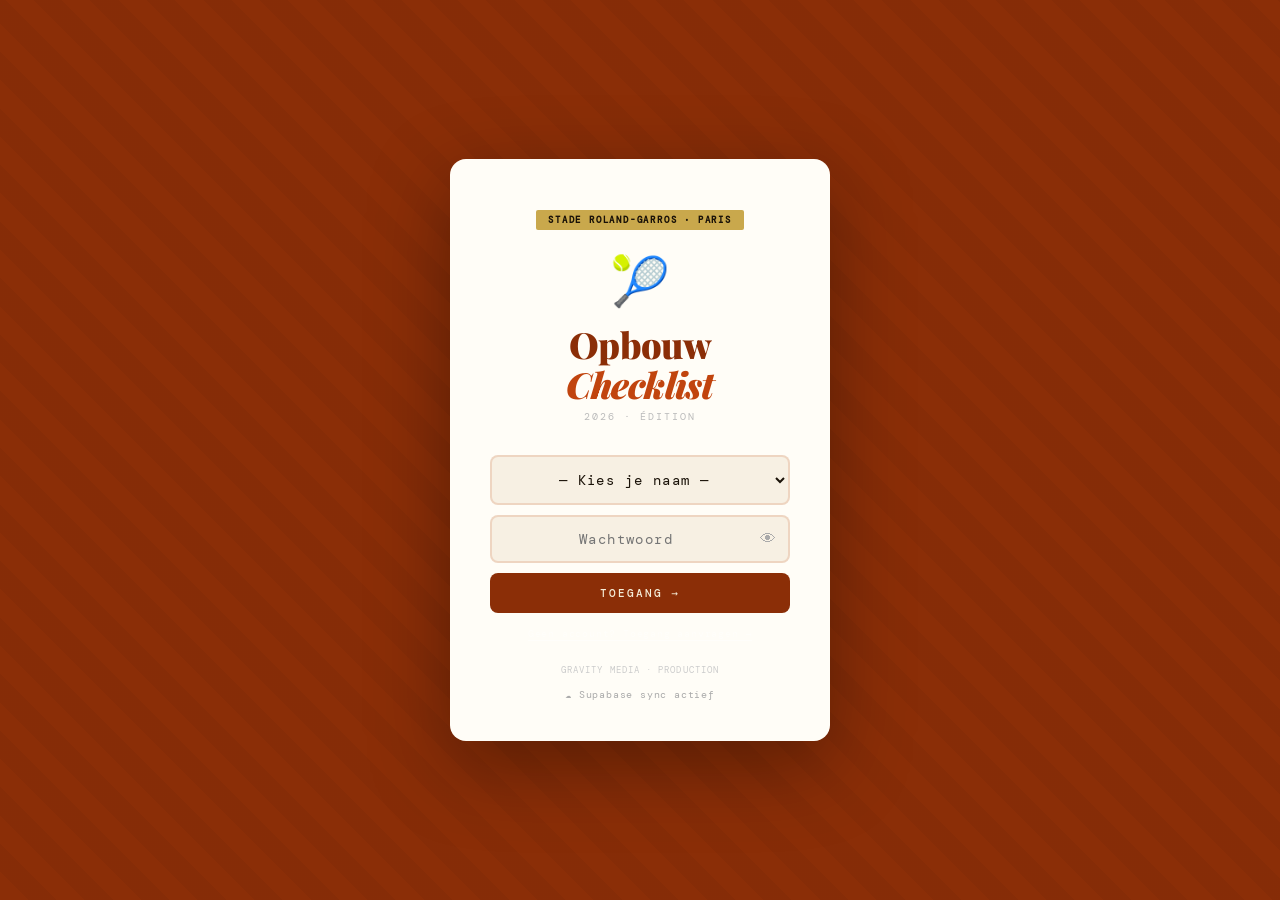
==== commit 4e993002: "3 features: toegangsverzoeken, fase-strip overdrachten, auto-collapse oude OD - Toegang aanvragen: l" ====
--- a/index.html
+++ b/index.html
@@ -49,6 +49,12 @@
           <button type="button" onclick="(function(b){var i=document.getElementById('login-pw');i.type=i.type==='password'?'text':'password';b.textContent=i.type==='password'?'👁':'🙈';})(this)" style="position:absolute;right:0;top:0;bottom:0;width:44px;background:none;border:none;cursor:pointer;font-size:16px;color:#aaa;touch-action:manipulation;">👁</button>
         </div>
         <button class="login-btn" onclick="doLogin()">Toegang →</button>
+        <button type="button" class="access-req-link" onclick="toggleAccessRequest()" style="touch-action:manipulation;">Geen account? Toegang aanvragen →</button>
+        <div id="access-req-form" style="display:none;flex-direction:column;gap:8px;">
+          <input type="text" id="access-req-name" class="login-input" placeholder="Jouw naam" maxlength="40" onkeydown="if(event.key==='Enter')submitAccessRequest()">
+          <button type="button" class="login-btn access-req-send-btn" onclick="submitAccessRequest()" style="touch-action:manipulation;">Verzoek versturen →</button>
+        </div>
+        <div id="access-req-feedback" style="display:none;font-size:11px;color:rgba(255,255,255,.65);text-align:center;margin-top:2px;"></div>
       </div>
       <p class="login-hint">Gravity Media · Production</p>
       <div id="login-sync-status" style="margin-top:12px;font-size:10px;color:#aaa;letter-spacing:.08em;">☁️ Supabase sync actief</div>
@@ -72,7 +78,7 @@
     <span id="sync-status" class="offline">Offline</span>
     <span class="user-bar-label" id="logged-in-user"></span>
     <span id="user-bar-avatar"></span>
-    <button id="admin-btn" class="admin-btn" onclick="openAdminModal()" style="display:none;touch-action:manipulation;">🔒</button>
+    <button id="admin-btn" class="admin-btn" onclick="openAdminModal()" style="display:none;touch-action:manipulation;">🔒<span id="admin-req-dot" style="display:none;position:absolute;top:-4px;right:-4px;background:var(--clay);color:#fff;border-radius:8px;font-size:9px;font-weight:700;padding:1px 5px;font-family:'DM Mono',monospace;min-width:14px;text-align:center;"></span></button>
     <button class="dark-toggle" onclick="toggleDark()" title="Donkere modus" style="touch-action:manipulation;">🌙</button>
     <button class="userbar-logout-btn" onclick="logout()" ontouchend="event.preventDefault();logout();" title="Uitloggen" style="touch-action:manipulation;min-width:44px;min-height:44px;">↩</button>
   </div>
@@ -85,7 +91,7 @@
   <main>
     <div class="stats-bar">
       <div class="stat-card"><span class="stat-number" id="home-done">0</span><span class="stat-label">Voltooid</span></div>
-      <div class="stat-card"><span class="stat-number" id="home-left">0</span><span class="stat-label">Resterend</span></div>
+      <div class="stat-card"><span class="stat-number" id="home-left">0</span><span class="stat-label" id="home-left-label">Resterend</span></div>
       <div class="stat-card"><span class="stat-number" id="home-pct">0%</span><span class="stat-label">Gereed</span></div>
     </div>
     <div class="dash-grid" id="dash-grid"></div>
@@ -1031,7 +1037,7 @@
 
 <div class="page" id="page-users">
   <div class="sub-header"><div class="sub-header-inner">
-    <button class="back-btn" onclick="goTo('page-home')" style="touch-action:manipulation;">Terug</button>
+    <button class="back-btn" onclick="goTo('page-home');setTimeout(openAdminModal,280)" style="touch-action:manipulation;">Terug</button>
     <div><div class="rg-badge" style="margin-bottom:6px">Admin</div><div class="sub-title">👤 <em>Gebruikersbeheer</em></div></div>
   </div></div>
   <main>
@@ -1065,6 +1071,10 @@
     <div><div class="rg-badge" style="margin-bottom:6px">Overzicht</div><div class="sub-title">⚠️ <em>Problemen & Notities</em></div></div>
   </div></div>
   <main>
+    <div class="section" id="quick-prob-section" style="display:none;margin-bottom:12px">
+      <div class="section-header"><div class="section-icon">⚠</div><span class="section-title">Gemeld door team</span><span class="section-count" id="quick-prob-count">0</span></div>
+      <div id="quick-prob-list"></div>
+    </div>
     <div class="section">
       <div class="section-header"><div class="section-icon">⚠️</div><span class="section-title">Openstaande items</span><span class="section-count" id="problems-count">0</span></div>
       <div id="problems-list"><p style="color:#aaa;font-size:12px;padding:20px 0;text-align:center;">Geen problemen gevonden 🎾</p></div>
@@ -1081,7 +1091,12 @@
     <div><div class="rg-badge" style="margin-bottom:6px">Ploeg</div><div class="sub-title">📋 <em>Shift Handover</em></div></div>
   </div></div>
   <main>
-    <div class="section">
+    <div id="od-phase-strip"></div>
+    <div class="section" id="od-open-section" style="display:none;">
+      <div class="section-header"><div class="section-icon">⚡</div><span class="section-title">Openstaande acties</span><span id="od-open-count" style="margin-left:auto;font-size:10px;font-family:'DM Mono',monospace;font-weight:700;color:var(--clay);letter-spacing:.04em;"></span></div>
+      <div id="od-open-items"></div>
+    </div>
+    <div class="section" style="margin-top:8px;">
       <div class="section-header"><div class="section-icon">📋</div><span class="section-title">Nieuwe overdracht</span></div>
       <div style="display:flex;flex-direction:column;gap:10px;padding:4px 0 12px;">
         <div style="display:flex;gap:8px;">
@@ -1099,10 +1114,6 @@
         <button class="od-add-todo-btn" onclick="addOdTodoInput(false)" type="button" style="touch-action:manipulation;">+ Punt toevoegen</button>
         <button class="overdracht-btn" onclick="saveOverdracht()" style="touch-action:manipulation;">Overdracht opslaan</button>
       </div>
-    </div>
-    <div class="section" id="od-open-section" style="margin-top:8px;display:none;">
-      <div class="section-header"><div class="section-icon">⚡</div><span class="section-title">Openstaande acties</span><span id="od-open-count" style="margin-left:auto;font-size:10px;font-family:'DM Mono',monospace;font-weight:700;color:var(--clay);letter-spacing:.04em;"></span></div>
-      <div id="od-open-items"></div>
     </div>
     <div class="section" style="margin-top:8px;">
       <div class="section-header"><div class="section-icon">📁</div><span class="section-title">Overdrachten</span></div>
@@ -1127,6 +1138,23 @@
   </div>
 </div>
 
+<!-- Quick Problem Modal -->
+<div class="modal-overlay" id="quick-prob-modal" onclick="closeQuickProb(event)">
+  <div class="modal-card">
+    <div class="modal-header">
+      <span class="modal-title">⚠ Probleem melden</span>
+      <button class="modal-close" onclick="closeQuickProb()">✕</button>
+    </div>
+    <div class="modal-sub" id="quick-prob-loc-text" style="text-align:left;margin-bottom:10px;color:var(--clay-dark);font-weight:600"></div>
+    <textarea id="quick-prob-text" class="modal-input" style="text-align:left;height:90px;letter-spacing:0;font-size:13px;resize:none;line-height:1.5" placeholder="Beschrijf het probleem…" maxlength="500"></textarea>
+    <label style="display:flex;align-items:center;gap:8px;font-size:12px;color:var(--ink);margin:8px 0 12px;cursor:pointer">
+      <input type="checkbox" id="quick-prob-urgent" style="width:16px;height:16px;accent-color:var(--clay-dark)">
+      <span>Urgent — directe aandacht nodig</span>
+    </label>
+    <button class="modal-confirm-btn" onclick="submitQuickProb()">Meld probleem</button>
+  </div>
+</div>
+
 <!-- Admin Modal -->
 <div class="modal-overlay" id="admin-modal" onclick="closeAdminModal(event)">
   <div class="modal-card">
@@ -1146,6 +1174,12 @@
     <div id="admin-panel" style="display:none">
       <!-- Online -->
       <div class="admin-online">🟢 <span id="online-users-list">—</span></div>
+
+      <!-- Toegangsverzoeken -->
+      <div id="admin-requests-section" style="display:none;margin-bottom:10px;">
+        <div style="font-size:10px;font-weight:700;letter-spacing:.1em;text-transform:uppercase;color:var(--clay);margin-bottom:6px;display:flex;align-items:center;gap:6px;">🙋 Toegangsverzoeken <span id="admin-req-badge" style="background:var(--clay);color:#fff;border-radius:8px;padding:1px 7px;font-size:10px;"></span></div>
+        <div id="admin-requests-list"></div>
+      </div>
 
       <!-- Navigatie shortcuts: 2×2 -->
       <div class="admin-grid-2">
--- a/style.css
+++ b/style.css
@@ -1,7 +1,11 @@
-*,*::before,*::after{box-sizing:border-box;margin:0;padding:0}:root{--clay:#C1440E;--clay-dark:#8B2E07;--clay-light:#E8835A;--green:#2D5A1B;--cream:#F5EDD8;--bg:#F7F0E3;--ink:#1A1208;--gold:#C9A84C;--shadow:rgba(26,18,8,0.14);--border:rgba(193,68,14,0.16);--surface:#FFFDF7}[data-theme="dark"]{--bg:#111008;--surface:#1C1710;--cream:#2A2318;--ink:#F0E8D0;--border:rgba(193,68,14,0.3);--shadow:rgba(0,0,0,0.4);--gold:#D4A843}[data-theme="dark"] body{background:var(--bg);color:var(--ink)}[data-theme="dark"] .cam-row:hover{background:rgba(255,255,255,.05)}[data-theme="dark"] .nav-item,[data-theme="dark"] .check-item,[data-theme="dark"] .simple-row{background:var(--surface)}[data-theme="dark"] .nav-item:hover,[data-theme="dark"] .check-item:hover,[data-theme="dark"] .simple-row:hover{background:#252015}[data-theme="dark"] .stat-card,[data-theme="dark"] .dash-card,[data-theme="dark"] .cam-block,[data-theme="dark"] .pos-section{background:var(--surface);border-color:var(--border)}[data-theme="dark"] .pos-row:hover{background:rgba(255,255,255,.04)}[data-theme="dark"] .cam-note-input,[data-theme="dark"] .simple-note,[data-theme="dark"] .pos-note-input,[data-theme="dark"] .pos-subtitle{background:#2A2318;color:var(--ink);border-color:var(--border)}[data-theme="dark"] .login-card{background:#1C1710}[data-theme="dark"] .login-input{background:#2A2318;color:var(--ink);border-color:var(--border)}[data-theme="dark"] .simple-check,[data-theme="dark"] .cam-check-box,[data-theme="dark"] .pos-check-box{background:#2A2318;border-color:#444}body{font-family:"DM Mono",monospace;background:var(--bg);color:var(--ink);min-height:100vh;overflow-x:hidden;overscroll-behavior-x:contain}.login-bg{min-height:100vh;display:flex;align-items:center;justify-content:center;background:var(--clay-dark);background-image:repeating-linear-gradient(45deg,transparent,transparent 20px,rgba(0,0,0,.04) 20px,rgba(0,0,0,.04) 40px);padding:24px}.login-card{background:var(--surface);border-radius:16px;padding:48px 40px 40px;width:100%;max-width:380px;box-shadow:0 24px 80px rgba(0,0,0,.35);text-align:center;position:relative}.login-badge{display:inline-flex;align-items:center;gap:6px;background:var(--gold);color:var(--ink);font-size:9px;font-weight:700;letter-spacing:.2em;text-transform:uppercase;padding:4px 12px;border-radius:2px;margin-bottom:20px}.login-logo{font-size:48px;margin-bottom:12px}.login-title{font-family:"Playfair Display",serif;font-size:36px;font-weight:900;color:var(--clay-dark);line-height:1.1;margin-bottom:6px;letter-spacing:-.02em}.login-title em{font-style:italic;color:var(--clay)}.login-sub{font-size:10px;color:#bbb;letter-spacing:.2em;text-transform:uppercase;margin-bottom:32px}.login-form{display:flex;flex-direction:column;gap:10px;margin-bottom:20px}.login-input{font-family:"DM Mono",monospace;font-size:14px;padding:13px 16px;border:2px solid var(--border);border-radius:8px;background:var(--bg);color:var(--ink);outline:none;text-align:center;letter-spacing:.1em;transition:border-color .2s}.login-input:focus{border-color:var(--clay)}.login-btn{background:var(--clay-dark);color:var(--cream);font-family:"DM Mono",monospace;font-size:11px;letter-spacing:.18em;text-transform:uppercase;padding:13px 24px;border-radius:8px;border:none;cursor:pointer;transition:all .2s;font-weight:500}.login-btn:hover{background:var(--clay);transform:translateY(-1px);box-shadow:0 4px 16px rgba(139,46,7,.35)}.login-hint{font-size:9px;color:#ccc;letter-spacing:.12em;text-transform:uppercase}.page{display:none}.page.active{display:block;animation:slideIn 0.28s ease both}@keyframes slideIn{from{opacity:0;transform:translateX(24px)}to{opacity:1;transform:translateX(0)}}header{background:var(--clay-dark);position:relative;overflow:hidden}header::before{content:"";position:absolute;inset:0;background:repeating-linear-gradient(45deg,transparent,transparent 8px,rgba(255,255,255,.03) 8px,rgba(255,255,255,.03) 16px)}.header-inner{max-width:980px;margin:0 auto;padding:48px 32px 40px;position:relative;z-index:1;display:flex;align-items:flex-end;justify-content:space-between;gap:20px}.rg-badge{display:inline-flex;align-items:center;gap:8px;background:var(--gold);color:var(--ink);font-size:10px;font-weight:600;letter-spacing:.2em;text-transform:uppercase;padding:5px 12px;border-radius:2px;margin-bottom:14px}.rg-badge::before{content:"●";font-size:5px}h1{font-family:"Playfair Display",serif;font-size:clamp(28px,5vw,52px);font-weight:900;color:var(--cream);line-height:1.05;letter-spacing:-.02em}h1 em{font-style:italic;color:var(--clay-light)}.header-sub{margin-top:8px;color:rgba(245,237,216,.45);font-size:11px;letter-spacing:.1em}.header-stamp{flex-shrink:0;width:72px;height:72px;border:2px solid rgba(201,168,76,.4);border-radius:50%;display:flex;flex-direction:column;align-items:center;justify-content:center;color:var(--gold);text-align:center;line-height:1.2}.header-stamp .yr{font-family:"Playfair Display",serif;font-size:20px;font-weight:900}.header-stamp .lbl{font-size:8px;letter-spacing:.15em;text-transform:uppercase;opacity:.7}.sub-header{background:var(--clay-dark);position:relative;overflow:hidden}.sub-header::before{content:"";position:absolute;inset:0;background:repeating-linear-gradient(45deg,transparent,transparent 8px,rgba(255,255,255,.03) 8px,rgba(255,255,255,.03) 16px)}.sub-header-inner{max-width:980px;margin:0 auto;padding:22px 32px 20px;position:relative;z-index:1;display:flex;align-items:center;gap:16px}.back-btn{display:inline-flex;align-items:center;gap:7px;background:rgba(255,255,255,.08);border:1.5px solid rgba(255,255,255,.18);color:var(--cream);font-family:"DM Mono",monospace;font-size:11px;letter-spacing:.1em;text-transform:uppercase;padding:8px 15px;border-radius:6px;cursor:pointer;transition:all .2s;flex-shrink:0}.back-btn:hover{background:rgba(255,255,255,.2)}.back-btn::before{content:"←";font-size:13px}.sub-title{font-family:"Playfair Display",serif;font-size:clamp(16px,3vw,26px);font-weight:900;color:var(--cream)}.sub-title em{font-style:italic;color:var(--clay-light)}.sub-badge{background:var(--gold);color:var(--ink);font-size:9px;font-weight:700;letter-spacing:.12em;padding:3px 9px;border-radius:2px;text-transform:uppercase;margin-right:4px}.progress-wrap{background:var(--clay-dark);border-bottom:3px solid var(--clay);position:sticky;top:0;z-index:100;padding:9px 0 13px}.progress-inner{max-width:980px;margin:0 auto;padding:0 32px;display:flex;align-items:center;gap:14px}.progress-track{flex:1;height:5px;background:rgba(255,255,255,.12);border-radius:3px;overflow:hidden}.progress-fill{height:100%;background:linear-gradient(90deg,#C1440E,#E8835A,#2D5A1B);border-radius:3px;width:0%;transition:width .5s cubic-bezier(.34,1.56,.64,1),background .4s ease}.progress-fill.bar-full{background:var(--green)}.progress-label{color:var(--cream);font-size:11px;font-weight:500;white-space:nowrap;min-width:56px;text-align:right}main{max-width:980px;margin:0 auto;padding:32px 32px 72px}.stats-bar{display:grid;grid-template-columns:repeat(3,1fr);gap:10px;margin-bottom:28px}.stat-card{background:var(--surface);border:1.5px solid var(--border);border-radius:10px;padding:16px 18px;text-align:center;position:relative;overflow:hidden}.stat-card::after{content:"";position:absolute;bottom:0;left:0;right:0;height:2px;background:linear-gradient(90deg,var(--gold),var(--clay-light))}.stat-number{font-family:"Playfair Display",serif;font-size:32px;font-weight:900;color:var(--clay);line-height:1;display:block}.stat-label{font-size:9px;letter-spacing:.14em;text-transform:uppercase;color:#bbb;margin-top:5px;display:block}.section{margin-bottom:36px;animation:fadeUp .45s ease both}.section:nth-child(1){animation-delay:.06s}.section:nth-child(2){animation-delay:.12s}.section:nth-child(3){animation-delay:.18s}.section:nth-child(4){animation-delay:.24s}.section:nth-child(5){animation-delay:.30s}@keyframes fadeUp{from{opacity:0;transform:translateY(16px)}to{opacity:1;transform:translateY(0)}}.section-header{display:flex;align-items:center;gap:13px;margin-bottom:14px;padding-bottom:12px;border-bottom:2px solid var(--border)}.section-icon{width:34px;height:34px;background:linear-gradient(135deg,var(--clay-dark),var(--clay));border-radius:6px;display:flex;align-items:center;justify-content:center;font-size:16px;flex-shrink:0;box-shadow:0 2px 8px rgba(193,68,14,.25)}.section-title{font-family:"Playfair Display",serif;font-size:19px;font-weight:700;color:var(--clay-dark)}.section-count{margin-left:auto;font-size:10px;color:#bbb;white-space:nowrap;background:var(--bg);padding:3px 9px;border-radius:20px;border:1px solid var(--border)}.checklist{display:flex;flex-direction:column;gap:3px}.simple-list{display:flex;flex-direction:column;gap:3px}.simple-row{display:flex;align-items:center;gap:12px;padding:11px 15px;background:var(--surface);border:1.5px solid var(--border);border-radius:8px;transition:all .18s}.simple-row:hover{border-color:var(--clay-light);background:#fff}.simple-row.row-done .simple-label{text-decoration:line-through;color:#bbb}.simple-check{width:20px;height:20px;border:2px solid #ccc;border-radius:4px;display:inline-flex;align-items:center;justify-content:center;background:white;transition:all .2s;flex-shrink:0;cursor:pointer}.simple-check.on{background:var(--green);border-color:var(--green)}.simple-check.on.has-note{background:#E07B2A;border-color:#E07B2A}.simple-check .ck{opacity:0;color:white;font-size:11px;font-weight:bold;transition:opacity .2s}.simple-check.on .ck{opacity:1}.simple-label{font-size:13px;font-weight:500;color:var(--ink);min-width:120px;cursor:pointer;user-select:none}.simple-note{font-family:"DM Mono",monospace;font-size:11px;padding:5px 8px;border:1.5px solid rgba(193,68,14,.15);border-radius:4px;background:white;color:var(--ink);flex:1;resize:none;height:30px;transition:border-color .2s;line-height:1.4;min-width:0}.simple-note:focus{outline:none;border-color:var(--clay)}.pos-section{background:var(--surface);border:1.5px solid var(--border);border-radius:10px;margin-bottom:8px;overflow:hidden;transition:box-shadow .2s}.pos-section:hover{box-shadow:0 2px 14px var(--shadow)}.pos-header{display:flex;align-items:center;gap:11px;padding:11px 15px;background:var(--clay-dark);cursor:pointer;user-select:none;transition:background .15s}.pos-header:hover{background:var(--clay)}.pos-header.pos-done{background:var(--green) !important}.pos-header:hover.pos-done{background:#3a7322 !important}.pos-badge{background:var(--gold);color:var(--ink);font-size:10px;font-weight:700;letter-spacing:.12em;padding:3px 9px;border-radius:2px;flex-shrink:0}.pos-title-wrap{display:flex;align-items:center;gap:10px;flex:1;min-width:0}.pos-title{font-family:"Playfair Display",serif;font-size:15px;font-weight:700;color:var(--cream);white-space:nowrap}.pos-subtitle{font-family:"DM Mono",monospace;font-size:11px;color:rgba(245,237,216,.65);background:transparent;border:none;border-bottom:1px solid rgba(255,255,255,.2);outline:none;width:160px;padding:2px 4px;transition:border-color .2s}.pos-subtitle:focus{border-bottom-color:var(--gold);color:var(--cream)}.pos-subtitle::placeholder{color:rgba(245,237,216,.3)}.pos-pct{font-size:11px;color:rgba(245,237,216,.55);white-space:nowrap;margin-right:4px}.pos-arrow{color:rgba(245,237,216,.6);font-size:11px;transition:transform .3s}.pos-section.collapsed .pos-arrow{transform:rotate(-90deg)}.pos-body{overflow:hidden;transition:max-height .35s cubic-bezier(.4,0,.2,1)}.pos-section.collapsed .pos-body{max-height:0 !important}.pos-row{display:flex;align-items:center;gap:10px;padding:8px 12px 8px 15px;border-bottom:1px solid rgba(193,68,14,.08);transition:background .15s}.pos-row:last-child{border-bottom:none}.pos-row:hover{background:rgba(255,255,255,.6)}.pos-row.row-done .pos-row-label{text-decoration:line-through;color:#bbb}.pos-row-left{display:flex;align-items:center;gap:10px;flex:1;cursor:pointer;user-select:none;padding:4px 0}.pos-note-input{font-family:"DM Mono",monospace;font-size:11px;padding:5px 8px;border:1.5px solid rgba(193,68,14,.15);border-radius:4px;background:white;color:var(--ink);flex:1;resize:none;height:30px;transition:border-color .2s;line-height:1.4;min-width:0}.pos-note-input:focus{outline:none;border-color:var(--clay)}.pos-check-box{width:18px;height:18px;border:2px solid #ccc;border-radius:3px;display:inline-flex;align-items:center;justify-content:center;background:white;transition:all .2s;flex-shrink:0}.pos-check-box.on{background:var(--green);border-color:var(--green)}.pos-check-box.on.has-note{background:#E07B2A;border-color:#E07B2A}.pos-check-box .ck{opacity:0;color:white;font-size:10px;font-weight:bold;transition:opacity .2s}.pos-check-box.on .ck{opacity:1}.pos-row-label{font-size:12px;font-weight:500;color:var(--ink);flex:1}.nav-item{display:flex;align-items:center;justify-content:space-between;padding:15px 18px;background:var(--surface);border:1.5px solid var(--border);border-radius:8px;cursor:pointer;transition:all .18s ease;user-select:none}.nav-item:hover{border-color:var(--clay);background:#fff;transform:translateX(4px);box-shadow:0 2px 12px var(--shadow)}.nav-item-text{flex:1}.nav-item-right{display:flex;align-items:center;gap:10px;flex-shrink:0}.nav-pct{font-size:11px;color:var(--ink);font-family:"DM Mono",monospace;background:var(--bg);padding:2px 8px;border-radius:20px;border:1.5px solid var(--border);font-weight:600;opacity:.75}
-.nav-pct.done{background:var(--green);color:#fff;border-color:var(--green);opacity:1;}.nav-arrow{color:var(--clay);font-size:16px;font-weight:bold;transition:transform .2s;opacity:.6}.nav-item:hover .nav-arrow{transform:translateX(5px);opacity:1}.check-item{display:grid;grid-template-columns:24px 1fr auto;align-items:center;gap:12px;padding:12px 15px;background:var(--surface);border:1.5px solid var(--border);border-radius:8px;cursor:pointer;transition:all .18s ease;user-select:none}.check-item:hover{border-color:var(--clay);background:#fff;transform:translateX(4px);box-shadow:0 2px 12px var(--shadow)}.check-item.done{background:#f0f5ee;border-color:#c4d9be}.check-item.done .item-label{text-decoration:line-through;color:#aaa}.check-item.done .item-note{color:#ccc}.checkbox{width:20px;height:20px;border:2px solid #ccc;border-radius:4px;display:flex;align-items:center;justify-content:center;background:white;transition:all .2s ease;flex-shrink:0}.check-item.done .checkbox{background:var(--green);border-color:var(--green)}.checkmark{opacity:0;color:white;font-size:11px;font-weight:bold;transform:scale(0) rotate(-30deg);transition:all .22s cubic-bezier(.34,1.56,.64,1)}.check-item.done .checkmark{opacity:1;transform:scale(1) rotate(0deg)}.item-label{font-size:13px;font-weight:500;line-height:1.4;color:var(--ink)}.item-note{font-size:11px;color:#aaa;margin-top:2px}.link-chip{display:inline-flex;align-items:center;gap:6px;background:var(--clay-dark);color:var(--cream);font-family:"DM Mono",monospace;font-size:10px;letter-spacing:.1em;text-transform:uppercase;padding:5px 10px;border-radius:3px;cursor:pointer;border:none;white-space:nowrap;flex-shrink:0;transition:background .15s}.link-chip:hover{background:var(--clay)}.link-chip::after{content:"→";font-size:12px}.chip-pct{background:rgba(255,255,255,.15);font-size:9px;padding:2px 5px;border-radius:2px}.linked-item-wrap{background:var(--cream);border:1.5px solid transparent;border-radius:6px;overflow:hidden;transition:all .18s ease;cursor:default}.linked-item-wrap:hover{border-color:var(--clay-light);background:#fff}.linked-item-wrap.done{background:#f0f5ee;border-color:#c4d9be}.linked-item-inner{display:grid;grid-template-columns:24px 1fr auto;align-items:center;gap:12px;padding:12px 15px}.mini-bar-track{height:4px;background:rgba(193,68,14,.12)}.mini-bar-fill{height:100%;background:linear-gradient(90deg,var(--gold),var(--clay-light));transition:width .5s cubic-bezier(.34,1.56,.64,1),background .4s ease}.mini-bar-fill.bar-full{background:var(--green)}.gallery-table{width:100%;border-collapse:collapse;border-radius:6px;overflow:hidden}.gallery-table th{background:var(--clay);color:white;font-size:11px;font-weight:600;letter-spacing:.08em;text-transform:uppercase;padding:10px 14px;text-align:left}.gallery-table td{padding:10px 14px;font-size:12px;border-bottom:1px solid rgba(193,68,14,.08);vertical-align:middle}.gallery-table tr:last-child td{border-bottom:none}.gallery-table tr:nth-child(even) td{background:rgba(245,237,216,.5)}.gallery-table tr:nth-child(odd) td{background:white}.gallery-table tr:hover td{background:rgba(255,255,255,.9)}.gallery-table td:first-child{font-size:10px;color:#aaa;width:30px;text-align:center}.gallery-table td:nth-child(2){font-weight:600;color:var(--ink)}.gallery-table td:nth-child(3){color:#888;font-size:11px}.status-sel{font-family:"DM Mono",monospace;font-size:11px;padding:5px 8px;border:1.5px solid rgba(193,68,14,.22);border-radius:4px;background:white;color:var(--ink);cursor:pointer;transition:all .2s;min-width:110px}.status-sel:focus{outline:none;border-color:var(--clay)}.status-sel.s-ok{background:#eaf5e5;color:#246b1a;border-color:#9fd491}.status-sel.s-nok{background:#fde8e0;color:#8b2e07;border-color:#e8835a}.status-sel.s-pend{background:#fff8e0;color:#7a5800;border-color:#e8cc60}.note-input{font-family:"DM Mono",monospace;font-size:11px;padding:5px 8px;border:1.5px solid rgba(193,68,14,.15);border-radius:4px;background:white;color:var(--ink);width:100%;resize:none;transition:border-color .2s;line-height:1.4;min-height:30px}.note-input:focus{outline:none;border-color:var(--clay)}.cam-block{background:var(--surface);border:1.5px solid var(--border);border-radius:10px;margin-bottom:8px;overflow:hidden;transition:box-shadow .2s}.cam-block:hover{box-shadow:0 2px 14px var(--shadow)}.cam-header{display:flex;align-items:center;gap:11px;padding:11px 15px;background:var(--clay-dark);cursor:pointer;user-select:none;transition:background .3s}.cam-header.cam-header-done{background:var(--green) !important}.cam-header.cam-header-done:hover{background:#3a7322 !important}.cam-header:hover{background:var(--clay)}.cam-badge{background:var(--gold);color:var(--ink);font-size:10px;font-weight:700;letter-spacing:.12em;padding:3px 9px;border-radius:2px;text-transform:uppercase;flex-shrink:0}.cam-name{font-family:"Playfair Display",serif;font-size:15px;font-weight:700;color:var(--cream);flex:1}.cam-sub{font-size:13px;color:rgba(245,237,216,.5);white-space:nowrap}.cam-pct{font-size:11px;color:rgba(245,237,216,.55);white-space:nowrap;margin-right:4px}.cam-arrow{color:rgba(245,237,216,.6);font-size:11px;transition:transform .3s}.cam-block.collapsed .cam-arrow{transform:rotate(-90deg)}.cam-body{overflow:hidden;transition:max-height .35s cubic-bezier(.4,0,.2,1)}.cam-block.collapsed .cam-body{max-height:0 !important;overflow:hidden}.cam-row{display:grid;grid-template-columns:36px 110px 1fr;align-items:center;border-bottom:1px solid rgba(193,68,14,.08);transition:background .15s}.cam-row:last-child{border-bottom:none}.cam-row:hover{background:rgba(255,255,255,.55)}.cam-row.row-done .cam-row-label{text-decoration:line-through;color:#bbb}.cam-check-cell{display:flex;align-items:center;justify-content:center;padding:10px 0 10px 12px}.cam-check-box{width:18px;height:18px;border:2px solid #ccc;border-radius:3px;display:inline-flex;align-items:center;justify-content:center;cursor:pointer;background:white;transition:all .2s;flex-shrink:0}.cam-check-box.on{background:var(--green);border-color:var(--green)}.cam-check-box.on.has-note{background:#E07B2A;border-color:#E07B2A}.cam-check-box .ck{opacity:0;color:white;font-size:10px;font-weight:bold;transition:opacity .2s}.cam-check-box.on .ck{opacity:1}.cam-row-label{padding:10px 12px;font-size:11px;font-weight:600;letter-spacing:.08em;text-transform:uppercase;color:var(--ink);display:flex;flex-direction:column;gap:3px}
+*,*::before,*::after{box-sizing:border-box;margin:0;padding:0}:root{--clay:#C1440E;--clay-dark:#8B2E07;--clay-light:#E8835A;--green:#2D5A1B;--cream:#F5EDD8;--bg:#F7F0E3;--ink:#1A1208;--gold:#C9A84C;--shadow:rgba(26,18,8,0.14);--border:rgba(193,68,14,0.16);--surface:#FFFDF7}[data-theme="dark"]{--bg:#111008;--surface:#1C1710;--cream:#2A2318;--ink:#F0E8D0;--border:rgba(193,68,14,0.3);--shadow:rgba(0,0,0,0.4);--gold:#D4A843}[data-theme="dark"] body{background:var(--bg);color:var(--ink)}[data-theme="dark"] .cam-row:hover{background:rgba(255,255,255,.05)}[data-theme="dark"] .nav-item,[data-theme="dark"] .check-item,[data-theme="dark"] .simple-row{background:var(--surface)}[data-theme="dark"] .nav-item:hover,[data-theme="dark"] .check-item:hover,[data-theme="dark"] .simple-row:hover{background:#252015}[data-theme="dark"] .stat-card,[data-theme="dark"] .dash-card,[data-theme="dark"] .cam-block,[data-theme="dark"] .pos-section{background:var(--surface);border-color:var(--border)}[data-theme="dark"] .pos-row:hover{background:rgba(255,255,255,.04)}[data-theme="dark"] .cam-note-input,[data-theme="dark"] .simple-note,[data-theme="dark"] .pos-note-input,[data-theme="dark"] .pos-subtitle{background:#2A2318;color:var(--ink);border-color:var(--border)}[data-theme="dark"] .login-card{background:#1C1710}[data-theme="dark"] .login-input{background:#2A2318;color:var(--ink);border-color:var(--border)}[data-theme="dark"] .simple-check,[data-theme="dark"] .cam-check-box,[data-theme="dark"] .pos-check-box{background:#2A2318;border-color:#444}body{font-family:"DM Mono",monospace;background:var(--bg);color:var(--ink);min-height:100vh;overflow-x:hidden;overscroll-behavior-x:contain}.login-bg{min-height:100vh;display:flex;align-items:center;justify-content:center;background:var(--clay-dark);background-image:repeating-linear-gradient(45deg,transparent,transparent 20px,rgba(0,0,0,.04) 20px,rgba(0,0,0,.04) 40px);padding:24px}.login-card{background:var(--surface);border-radius:16px;padding:48px 40px 40px;width:100%;max-width:380px;box-shadow:0 24px 80px rgba(0,0,0,.35);text-align:center;position:relative}.login-badge{display:inline-flex;align-items:center;gap:6px;background:var(--gold);color:var(--ink);font-size:9px;font-weight:700;letter-spacing:.2em;text-transform:uppercase;padding:4px 12px;border-radius:2px;margin-bottom:20px}.login-logo{font-size:48px;margin-bottom:12px}.login-title{font-family:"Playfair Display",serif;font-size:36px;font-weight:900;color:var(--clay-dark);line-height:1.1;margin-bottom:6px;letter-spacing:-.02em}.login-title em{font-style:italic;color:var(--clay)}.login-sub{font-size:10px;color:#bbb;letter-spacing:.2em;text-transform:uppercase;margin-bottom:32px}.login-form{display:flex;flex-direction:column;gap:10px;margin-bottom:20px}.login-input{font-family:"DM Mono",monospace;font-size:14px;padding:13px 16px;border:2px solid var(--border);border-radius:8px;background:var(--bg);color:var(--ink);outline:none;text-align:center;letter-spacing:.1em;transition:border-color .2s}.login-input:focus{border-color:var(--clay)}.login-btn{background:var(--clay-dark);color:var(--cream);font-family:"DM Mono",monospace;font-size:11px;letter-spacing:.18em;text-transform:uppercase;padding:13px 24px;border-radius:8px;border:none;cursor:pointer;transition:all .2s;font-weight:500}.login-btn:hover{background:var(--clay);transform:translateY(-1px);box-shadow:0 4px 16px rgba(139,46,7,.35)}.login-hint{font-size:9px;color:#ccc;letter-spacing:.12em;text-transform:uppercase}.access-req-link{background:none;border:none;color:rgba(255,255,255,.45);font-family:"DM Mono",monospace;font-size:10px;letter-spacing:.08em;cursor:pointer;padding:4px 0;text-decoration:underline;text-underline-offset:3px;transition:color .2s}.access-req-link:hover{color:rgba(255,255,255,.75)}.access-req-send-btn{background:rgba(139,46,7,.6) !important;font-size:11px !important}.admin-req-item{display:flex;align-items:center;gap:8px;padding:8px 10px;background:rgba(193,68,14,.06);border:1px solid rgba(193,68,14,.18);border-radius:8px;margin-bottom:6px}.admin-req-name{flex:1;font-size:12px;font-weight:600;color:var(--ink)}.admin-req-time{font-size:10px;color:#aaa;font-family:"DM Mono",monospace}.admin-req-actions{display:flex;gap:5px;flex-shrink:0}.admin-req-approve{background:var(--green);color:#fff;border:none;border-radius:6px;font-size:11px;padding:5px 10px;cursor:pointer;font-family:"DM Mono",monospace;font-weight:600;transition:opacity .15s}.admin-req-approve:hover{opacity:.85}.admin-req-deny{background:none;border:1px solid #ddd;color:#aaa;border-radius:6px;font-size:11px;padding:5px 8px;cursor:pointer;font-family:"DM Mono",monospace;transition:all .15s}.admin-req-deny:hover{border-color:#c0392b;color:#c0392b}.page{display:none}.page.active{display:block;animation:slideIn 0.28s ease both}@keyframes slideIn{from{opacity:0;transform:translateX(24px)}to{opacity:1;transform:translateX(0)}}header{background:var(--clay-dark);position:relative;overflow:hidden}header::before{content:"";position:absolute;inset:0;background:repeating-linear-gradient(45deg,transparent,transparent 8px,rgba(255,255,255,.03) 8px,rgba(255,255,255,.03) 16px)}.header-inner{max-width:980px;margin:0 auto;padding:48px 32px 40px;position:relative;z-index:1;display:flex;align-items:flex-end;justify-content:space-between;gap:20px}.rg-badge{display:inline-flex;align-items:center;gap:8px;background:var(--gold);color:var(--ink);font-size:10px;font-weight:600;letter-spacing:.2em;text-transform:uppercase;padding:5px 12px;border-radius:2px;margin-bottom:14px}.rg-badge::before{content:"●";font-size:5px}h1{font-family:"Playfair Display",serif;font-size:clamp(28px,5vw,52px);font-weight:900;color:var(--cream);line-height:1.05;letter-spacing:-.02em}h1 em{font-style:italic;color:var(--clay-light)}.header-sub{margin-top:8px;color:rgba(245,237,216,.45);font-size:11px;letter-spacing:.1em}.header-stamp{flex-shrink:0;width:72px;height:72px;border:2px solid rgba(201,168,76,.4);border-radius:50%;display:flex;flex-direction:column;align-items:center;justify-content:center;color:var(--gold);text-align:center;line-height:1.2}.header-stamp .yr{font-family:"Playfair Display",serif;font-size:20px;font-weight:900}.header-stamp .lbl{font-size:8px;letter-spacing:.15em;text-transform:uppercase;opacity:.7}.sub-header{background:var(--clay-dark);position:relative;overflow:hidden}.sub-header::before{content:"";position:absolute;inset:0;background:repeating-linear-gradient(45deg,transparent,transparent 8px,rgba(255,255,255,.03) 8px,rgba(255,255,255,.03) 16px)}.sub-header-inner{max-width:980px;margin:0 auto;padding:22px 32px 20px;position:relative;z-index:1;display:flex;align-items:center;gap:16px}.back-btn{display:inline-flex;align-items:center;gap:7px;background:rgba(255,255,255,.08);border:1.5px solid rgba(255,255,255,.18);color:var(--cream);font-family:"DM Mono",monospace;font-size:11px;letter-spacing:.1em;text-transform:uppercase;padding:8px 15px;border-radius:6px;cursor:pointer;transition:all .2s;flex-shrink:0}.back-btn:hover{background:rgba(255,255,255,.2)}.back-btn::before{content:"←";font-size:13px}.sub-title{font-family:"Playfair Display",serif;font-size:clamp(16px,3vw,26px);font-weight:900;color:var(--cream)}.sub-title em{font-style:italic;color:var(--clay-light)}.sub-badge{background:var(--gold);color:var(--ink);font-size:9px;font-weight:700;letter-spacing:.12em;padding:3px 9px;border-radius:2px;text-transform:uppercase;margin-right:4px}.progress-wrap{background:var(--clay-dark);border-bottom:3px solid var(--clay);position:sticky;top:0;z-index:100;padding:9px 0 13px}.progress-inner{max-width:980px;margin:0 auto;padding:0 32px;display:flex;align-items:center;gap:14px}.progress-track{flex:1;height:5px;background:rgba(255,255,255,.12);border-radius:3px;overflow:hidden}.progress-fill{height:100%;background:linear-gradient(90deg,#C1440E,#E8835A,#2D5A1B);border-radius:3px;width:0%;transition:width .5s cubic-bezier(.34,1.56,.64,1),background .4s ease}.progress-fill.bar-full{background:var(--green)}.progress-label{color:var(--cream);font-size:11px;font-weight:500;white-space:nowrap;min-width:56px;text-align:right}main{max-width:980px;margin:0 auto;padding:32px 32px 72px}.stats-bar{display:grid;grid-template-columns:repeat(3,1fr);gap:10px;margin-bottom:28px}.stat-card{background:var(--surface);border:1.5px solid var(--border);border-radius:10px;padding:16px 18px;text-align:center;position:relative;overflow:hidden}.stat-card::after{content:"";position:absolute;bottom:0;left:0;right:0;height:2px;background:linear-gradient(90deg,var(--gold),var(--clay-light))}.stat-number{font-family:"Playfair Display",serif;font-size:32px;font-weight:900;color:var(--clay);line-height:1;display:block}.stat-label{font-size:9px;letter-spacing:.14em;text-transform:uppercase;color:#bbb;margin-top:5px;display:block}.section{margin-bottom:36px;animation:fadeUp .45s ease both}.section:nth-child(1){animation-delay:.06s}.section:nth-child(2){animation-delay:.12s}.section:nth-child(3){animation-delay:.18s}.section:nth-child(4){animation-delay:.24s}.section:nth-child(5){animation-delay:.30s}@keyframes fadeUp{from{opacity:0;transform:translateY(16px)}to{opacity:1;transform:translateY(0)}}.section-header{display:flex;align-items:center;gap:13px;margin-bottom:14px;padding-bottom:12px;border-bottom:2px solid var(--border)}.section-icon{width:34px;height:34px;background:linear-gradient(135deg,var(--clay-dark),var(--clay));border-radius:6px;display:flex;align-items:center;justify-content:center;font-size:16px;flex-shrink:0;box-shadow:0 2px 8px rgba(193,68,14,.25)}.section-title{font-family:"Playfair Display",serif;font-size:19px;font-weight:700;color:var(--clay-dark)}.section-count{margin-left:auto;font-size:10px;color:#bbb;white-space:nowrap;background:var(--bg);padding:3px 9px;border-radius:20px;border:1px solid var(--border)}.checklist{display:flex;flex-direction:column;gap:3px}.simple-list{display:flex;flex-direction:column;gap:3px}.simple-row{display:flex;align-items:center;gap:12px;padding:11px 15px;background:var(--surface);border:1.5px solid var(--border);border-radius:8px;transition:all .18s}.simple-row:hover{border-color:var(--clay-light);background:#fff}.simple-row.row-done .simple-label{text-decoration:line-through;color:#bbb}.simple-check{width:20px;height:20px;border:2px solid #ccc;border-radius:4px;display:inline-flex;align-items:center;justify-content:center;background:white;transition:all .2s;flex-shrink:0;cursor:pointer}.simple-check.on{background:var(--green);border-color:var(--green)}.simple-check.on.has-note{background:#E07B2A;border-color:#E07B2A}.simple-check .ck{opacity:0;color:white;font-size:11px;font-weight:bold;transition:opacity .2s}.simple-check.on .ck{opacity:1}.simple-label{font-size:13px;font-weight:500;color:var(--ink);min-width:120px;cursor:pointer;user-select:none}.simple-note{font-family:"DM Mono",monospace;font-size:11px;padding:5px 8px;border:1.5px solid rgba(193,68,14,.15);border-radius:4px;background:white;color:var(--ink);flex:1;resize:none;height:30px;transition:border-color .2s;line-height:1.4;min-width:0}.simple-note:focus{outline:none;border-color:var(--clay)}.pos-section{background:var(--surface);border:1.5px solid var(--border);border-radius:10px;margin-bottom:8px;overflow:hidden;transition:box-shadow .2s}.pos-section:hover{box-shadow:0 2px 14px var(--shadow)}.pos-header{display:flex;align-items:center;gap:11px;padding:11px 15px;background:var(--clay-dark);cursor:pointer;user-select:none;transition:background .15s}.pos-header:hover{background:var(--clay)}.pos-header.pos-done{background:var(--green) !important}.pos-header:hover.pos-done{background:#3a7322 !important}.pos-badge{background:var(--gold);color:var(--ink);font-size:10px;font-weight:700;letter-spacing:.12em;padding:3px 9px;border-radius:2px;flex-shrink:0}.pos-title-wrap{display:flex;align-items:center;gap:10px;flex:1;min-width:0}.pos-title{font-family:"Playfair Display",serif;font-size:15px;font-weight:700;color:var(--cream);white-space:nowrap}.pos-subtitle{font-family:"DM Mono",monospace;font-size:11px;color:rgba(245,237,216,.65);background:transparent;border:none;border-bottom:1px solid rgba(255,255,255,.2);outline:none;width:160px;padding:2px 4px;transition:border-color .2s}.pos-subtitle:focus{border-bottom-color:var(--gold);color:var(--cream)}.pos-subtitle::placeholder{color:rgba(245,237,216,.3)}.pos-pct{font-size:11px;color:rgba(245,237,216,.55);white-space:nowrap;margin-right:4px}.pos-arrow{color:rgba(245,237,216,.6);font-size:11px;transition:transform .3s}.pos-section.collapsed .pos-arrow{transform:rotate(-90deg)}.pos-body{overflow:hidden;transition:max-height .35s cubic-bezier(.4,0,.2,1)}.pos-section.collapsed .pos-body{max-height:0 !important}.pos-row{display:flex;align-items:center;gap:10px;padding:8px 12px 8px 15px;border-bottom:1px solid rgba(193,68,14,.08);transition:background .15s}.pos-row:last-child{border-bottom:none}.pos-row:hover{background:rgba(255,255,255,.6)}.pos-row.row-done .pos-row-label{text-decoration:line-through;color:#bbb}.pos-row-left{display:flex;align-items:center;gap:10px;flex:1;cursor:pointer;user-select:none;padding:4px 0}.pos-note-input{font-family:"DM Mono",monospace;font-size:11px;padding:5px 8px;border:1.5px solid rgba(193,68,14,.15);border-radius:4px;background:white;color:var(--ink);flex:1;resize:none;height:30px;transition:border-color .2s;line-height:1.4;min-width:0}.pos-note-input:focus{outline:none;border-color:var(--clay)}.pos-check-box{width:18px;height:18px;border:2px solid #ccc;border-radius:3px;display:inline-flex;align-items:center;justify-content:center;background:white;transition:all .2s;flex-shrink:0}.pos-check-box.on{background:var(--green);border-color:var(--green)}.pos-check-box.on.has-note{background:#E07B2A;border-color:#E07B2A}.pos-check-box .ck{opacity:0;color:white;font-size:10px;font-weight:bold;transition:opacity .2s}.pos-check-box.on .ck{opacity:1}.pos-row-label{font-size:12px;font-weight:500;color:var(--ink);flex:1}.nav-item{display:flex;align-items:center;justify-content:space-between;padding:15px 18px;background:var(--surface);border:1.5px solid var(--border);border-radius:8px;cursor:pointer;transition:all .18s ease;user-select:none}.nav-item:hover{border-color:var(--clay);background:#fff;transform:translateX(4px);box-shadow:0 2px 12px var(--shadow)}.nav-item-text{flex:1}.nav-item-right{display:flex;align-items:center;gap:10px;flex-shrink:0}.nav-pct{font-size:11px;color:var(--ink);font-family:"DM Mono",monospace;background:var(--bg);padding:2px 8px;border-radius:20px;border:1.5px solid var(--border);font-weight:600;opacity:.75}
+.nav-pct.done{background:var(--green);color:#fff;border-color:var(--green);opacity:1;}
+.nav-item:has(.nav-pct.done){background:rgba(45,90,27,.05);border-color:rgba(45,90,27,.28);}
+.nav-item:has(.nav-pct.done) .nav-arrow{color:var(--green);}
+#home-left{transition:color .4s ease;}.nav-arrow{color:var(--clay);font-size:16px;font-weight:bold;transition:transform .2s;opacity:.6}.nav-item:hover .nav-arrow{transform:translateX(5px);opacity:1}.check-item{display:grid;grid-template-columns:24px 1fr auto;align-items:center;gap:12px;padding:12px 15px;background:var(--surface);border:1.5px solid var(--border);border-radius:8px;cursor:pointer;transition:all .18s ease;user-select:none}.check-item:hover{border-color:var(--clay);background:#fff;transform:translateX(4px);box-shadow:0 2px 12px var(--shadow)}.check-item.done{background:#f0f5ee;border-color:#c4d9be}.check-item.done .item-label{text-decoration:line-through;color:#aaa}.check-item.done .item-note{color:#ccc}.checkbox{width:20px;height:20px;border:2px solid #ccc;border-radius:4px;display:flex;align-items:center;justify-content:center;background:white;transition:all .2s ease;flex-shrink:0}.check-item.done .checkbox{background:var(--green);border-color:var(--green)}.checkmark{opacity:0;color:white;font-size:11px;font-weight:bold;transform:scale(0) rotate(-30deg);transition:all .22s cubic-bezier(.34,1.56,.64,1)}.check-item.done .checkmark{opacity:1;transform:scale(1) rotate(0deg)}.item-label{font-size:13px;font-weight:500;line-height:1.4;color:var(--ink)}.item-note{font-size:11px;color:#aaa;margin-top:2px}.link-chip{display:inline-flex;align-items:center;gap:6px;background:var(--clay-dark);color:var(--cream);font-family:"DM Mono",monospace;font-size:10px;letter-spacing:.1em;text-transform:uppercase;padding:5px 10px;border-radius:3px;cursor:pointer;border:none;white-space:nowrap;flex-shrink:0;transition:background .15s}.link-chip:hover{background:var(--clay)}.link-chip::after{content:"→";font-size:12px}.chip-pct{background:rgba(255,255,255,.15);font-size:9px;padding:2px 5px;border-radius:2px}.linked-item-wrap{background:var(--cream);border:1.5px solid transparent;border-radius:6px;overflow:hidden;transition:all .18s ease;cursor:default}.linked-item-wrap:hover{border-color:var(--clay-light);background:#fff}.linked-item-wrap.done{background:#f0f5ee;border-color:#c4d9be}.linked-item-inner{display:grid;grid-template-columns:24px 1fr auto;align-items:center;gap:12px;padding:12px 15px}.mini-bar-track{height:4px;background:rgba(193,68,14,.12)}.mini-bar-fill{height:100%;background:linear-gradient(90deg,var(--gold),var(--clay-light));transition:width .5s cubic-bezier(.34,1.56,.64,1),background .4s ease}.mini-bar-fill.bar-full{background:var(--green)}.gallery-table{width:100%;border-collapse:collapse;border-radius:6px;overflow:hidden}.gallery-table th{background:var(--clay);color:white;font-size:11px;font-weight:600;letter-spacing:.08em;text-transform:uppercase;padding:10px 14px;text-align:left}.gallery-table td{padding:10px 14px;font-size:12px;border-bottom:1px solid rgba(193,68,14,.08);vertical-align:middle}.gallery-table tr:last-child td{border-bottom:none}.gallery-table tr:nth-child(even) td{background:rgba(245,237,216,.5)}.gallery-table tr:nth-child(odd) td{background:white}.gallery-table tr:hover td{background:rgba(255,255,255,.9)}.gallery-table td:first-child{font-size:10px;color:#aaa;width:30px;text-align:center}.gallery-table td:nth-child(2){font-weight:600;color:var(--ink)}.gallery-table td:nth-child(3){color:#888;font-size:11px}.status-sel{font-family:"DM Mono",monospace;font-size:11px;padding:5px 8px;border:1.5px solid rgba(193,68,14,.22);border-radius:4px;background:white;color:var(--ink);cursor:pointer;transition:all .2s;min-width:110px}.status-sel:focus{outline:none;border-color:var(--clay)}.status-sel.s-ok{background:#eaf5e5;color:#246b1a;border-color:#9fd491}.status-sel.s-nok{background:rgba(139,46,7,.1);color:#8b2e07;border-color:rgba(139,46,7,.35)}.status-sel.s-pend{background:#fff8e0;color:#7a5800;border-color:#e8cc60}.note-input{font-family:"DM Mono",monospace;font-size:11px;padding:5px 8px;border:1.5px solid rgba(193,68,14,.15);border-radius:4px;background:white;color:var(--ink);width:100%;resize:none;transition:border-color .2s;line-height:1.4;min-height:30px}.note-input:focus{outline:none;border-color:var(--clay)}.cam-block{background:var(--surface);border:1.5px solid var(--border);border-radius:10px;margin-bottom:8px;overflow:hidden;transition:box-shadow .2s}.cam-block:hover{box-shadow:0 2px 14px var(--shadow)}.cam-header{display:flex;align-items:center;gap:11px;padding:11px 15px;background:var(--clay-dark);cursor:pointer;user-select:none;transition:background .3s}.cam-header.cam-header-done{background:var(--green) !important}.cam-header.cam-header-done:hover{background:#3a7322 !important}.cam-header:hover{background:var(--clay)}.cam-badge{background:var(--gold);color:var(--ink);font-size:10px;font-weight:700;letter-spacing:.12em;padding:3px 9px;border-radius:2px;text-transform:uppercase;flex-shrink:0}.cam-name{font-family:"Playfair Display",serif;font-size:15px;font-weight:700;color:var(--cream);flex:1}.cam-sub{font-size:13px;color:rgba(245,237,216,.5);white-space:nowrap}.cam-pct{font-size:11px;color:rgba(245,237,216,.55);white-space:nowrap;margin-right:4px}.cam-arrow{color:rgba(245,237,216,.6);font-size:11px;transition:transform .3s}.cam-block.collapsed .cam-arrow{transform:rotate(-90deg)}.cam-body{overflow:hidden;transition:max-height .35s cubic-bezier(.4,0,.2,1)}.cam-block.collapsed .cam-body{max-height:0 !important;overflow:hidden}.cam-row{display:grid;grid-template-columns:36px 110px 1fr;align-items:center;border-bottom:1px solid rgba(193,68,14,.08);transition:background .15s}.cam-row:last-child{border-bottom:none}.cam-row:hover{background:rgba(255,255,255,.55)}.cam-row.row-done .cam-row-label{text-decoration:line-through;color:#bbb}.cam-check-cell{display:flex;align-items:center;justify-content:center;padding:10px 0 10px 12px}.cam-check-box{width:18px;height:18px;border:2px solid #ccc;border-radius:3px;display:inline-flex;align-items:center;justify-content:center;cursor:pointer;background:white;transition:all .2s;flex-shrink:0}.cam-check-box.on{background:var(--green);border-color:var(--green)}.cam-check-box.on.has-note{background:#E07B2A;border-color:#E07B2A}.cam-check-box .ck{opacity:0;color:white;font-size:10px;font-weight:bold;transition:opacity .2s}.cam-check-box.on .ck{opacity:1}.cam-row-label{padding:10px 12px;font-size:11px;font-weight:600;letter-spacing:.08em;text-transform:uppercase;color:var(--ink);display:flex;flex-direction:column;gap:3px}
 .cam-note-pill{display:inline-block;font-size:10px;color:var(--clay-dark);background:rgba(193,68,14,.08);border:1px solid rgba(193,68,14,.2);border-radius:4px;padding:2px 7px;margin-top:3px;max-width:100%;overflow:hidden;text-overflow:ellipsis;white-space:nowrap;vertical-align:middle;cursor:default}
-.cam-note-input{font-family:"DM Mono",monospace;font-size:11px;padding:5px 8px;margin:5px 0;border:1.5px solid rgba(193,68,14,.15);border-radius:4px;background:white;color:var(--ink);width:100%;resize:none;height:30px;transition:border-color .2s;line-height:1.4;min-width:0}.cam-note-input:focus{outline:none;border-color:var(--clay)}.cam-status-sel{display:none}.cam-pills{display:none}.pill{font-size:9px;letter-spacing:.1em;text-transform:uppercase;padding:3px 7px;border-radius:20px}.p-ok{background:#eaf5e5;color:#246b1a}.p-nok{background:#fde8e0;color:#8b2e07}.p-pend{background:#fff8e0;color:#7a5800}.p-none{background:#f0f0f0;color:#bbb}.court-map-wrap{margin:0 0 28px;border-radius:10px;overflow:hidden;border:2px solid var(--border);box-shadow:0 4px 20px var(--shadow)}.court-map{width:100%;height:auto;display:block}.court-map-caption{background:var(--clay-dark);color:rgba(245,237,216,.7);font-size:10px;letter-spacing:.15em;text-transform:uppercase;padding:8px 16px;text-align:center}.dash-grid{display:grid;grid-template-columns:1fr;gap:14px;margin-bottom:32px}.dash-card{background:var(--surface);border:1.5px solid var(--border);border-radius:12px;padding:22px 20px 18px;cursor:pointer;transition:all .22s ease;position:relative;overflow:hidden}.dash-card::before{content:"";position:absolute;top:0;left:0;right:0;height:3px;background:linear-gradient(90deg,var(--gold),var(--clay-light));opacity:0;transition:opacity .2s}.dash-card:hover{border-color:var(--clay-light);background:#fff;box-shadow:0 6px 28px var(--shadow);transform:translateY(-3px)}.dash-card:hover::before{opacity:1}.dash-card-icon{font-size:28px;margin-bottom:10px;display:block}.dash-card-title{font-family:"Playfair Display",serif;font-size:17px;font-weight:700;color:var(--clay-dark);margin-bottom:14px}.dash-card-track{height:4px;background:rgba(193,68,14,.1);border-radius:3px;overflow:hidden;margin-bottom:8px}.dash-card-fill{height:100%;background:linear-gradient(90deg,#C1440E,#E8835A,#2D5A1B);border-radius:3px;transition:width .6s cubic-bezier(.34,1.56,.64,1)}.dash-card-footer{display:flex;align-items:center;justify-content:space-between}.dash-card-count{font-size:10px;color:#999}.dash-card-pct{font-family:"Playfair Display",serif;font-size:18px;font-weight:900;color:var(--clay);opacity:.5}.empty-page{text-align:center;padding:60px 32px}.empty-page h2{font-family:"Playfair Display",serif;font-size:24px;font-style:italic;color:var(--clay-dark);margin-bottom:12px}.empty-page p{font-size:12px;color:#aaa;letter-spacing:.06em}.completion-msg{display:none;text-align:center;padding:36px;background:linear-gradient(135deg,#1a3d0e,var(--green),#3a7322);border-radius:14px;margin-top:28px;color:white;box-shadow:0 8px 32px rgba(45,90,27,.3)}.completion-msg.visible{display:block}.completion-msg h2{font-family:"Playfair Display",serif;font-size:26px;font-style:italic;margin-bottom:8px}.completion-msg p{font-size:12px;opacity:.6;letter-spacing:.08em}.row-meta{display:inline-flex;align-items:center;align-self:flex-start;gap:4px;font-size:10px;color:#888;letter-spacing:.03em;margin-top:2px;background:rgba(45,90,27,.08);border-radius:3px;padding:1px 6px;border:1px solid rgba(45,90,27,.15)}.simple-label-wrap{display:flex;flex-direction:column;flex:1;cursor:pointer;user-select:none}.user-bar{background:var(--clay-dark);padding:8px 32px;display:flex;align-items:center;gap:10px;justify-content:flex-end}.user-bar input{font-family:"DM Mono",monospace;font-size:11px;padding:4px 10px;border:1px solid rgba(255,255,255,.2);border-radius:4px;background:rgba(255,255,255,.1);color:var(--cream);width:150px;outline:none}.user-bar input::placeholder{color:rgba(255,255,255,.35)}.user-bar input:focus{border-color:var(--gold)}.user-bar-label{font-size:10px;color:rgba(245,237,216,.7);letter-spacing:.08em;font-weight:500}.dark-toggle{background:rgba(255,255,255,.1);border:1px solid rgba(255,255,255,.2);color:var(--cream);font-size:16px;width:44px;height:44px;border-radius:6px;cursor:pointer;transition:all .2s;display:flex;align-items:center;justify-content:center;padding:0}.dark-toggle:hover{background:rgba(255,255,255,.2)}.userbar-logout-btn{background:rgba(255,255,255,.08);border:1.5px solid rgba(255,255,255,.18);color:var(--cream);font-size:15px;min-width:44px;min-height:44px;border-radius:6px;cursor:pointer;transition:all .2s;display:flex;align-items:center;justify-content:center;padding:0}.userbar-logout-btn:hover{background:rgba(193,68,14,.4);border-color:var(--clay-light)}.last-update{font-size:9px;color:rgba(245,237,216,.4);letter-spacing:.06em;margin-right:auto}.admin-btn{background:rgba(201,168,76,.15);border:1.5px solid rgba(201,168,76,.35);color:var(--gold);font-size:17px;min-width:44px;min-height:44px;border-radius:6px;cursor:pointer;transition:all .2s;display:flex;align-items:center;justify-content:center;padding:0}.admin-btn:hover{background:rgba(201,168,76,.28);border-color:rgba(201,168,76,.6);transform:scale(1.05)}.modal-overlay{display:none;position:fixed;inset:0;background:rgba(0,0,0,.55);z-index:1000;align-items:center;justify-content:center;backdrop-filter:blur(3px)}.modal-overlay.open{display:flex;animation:fadeIn .2s ease}@keyframes fadeIn{from{opacity:0}to{opacity:1}}.modal-card{background:var(--surface);border-radius:14px;padding:28px 28px 24px;width:100%;max-width:340px;box-shadow:0 20px 60px rgba(0,0,0,.35);animation:slideUp .25s ease}@keyframes slideUp{from{opacity:0;transform:translateY(20px)}to{opacity:1;transform:translateY(0)}}.modal-header{display:flex;align-items:center;justify-content:space-between;margin-bottom:16px}.modal-title{font-family:"Playfair Display",serif;font-size:18px;font-weight:700;color:var(--clay-dark)}.modal-close{background:none;border:none;font-size:16px;color:#aaa;cursor:pointer;padding:4px 8px;border-radius:4px;transition:background .15s}.modal-close:hover{background:var(--bg);color:var(--ink)}.modal-sub{font-size:11px;color:#aaa;letter-spacing:.06em;margin-bottom:14px;text-align:center}.modal-input{width:100%;font-family:"DM Mono",monospace;font-size:14px;padding:11px 14px;border:2px solid var(--border);border-radius:8px;background:var(--bg);color:var(--ink);outline:none;text-align:center;letter-spacing:.15em;transition:border-color .2s;margin-bottom:8px}.modal-input:focus{border-color:var(--clay)}.modal-error{font-size:11px;color:var(--clay);text-align:center;margin-bottom:8px;letter-spacing:.04em}.modal-confirm-btn{width:100%;background:var(--clay-dark);color:var(--cream);font-family:"DM Mono",monospace;font-size:11px;letter-spacing:.15em;text-transform:uppercase;padding:11px;border-radius:8px;border:none;cursor:pointer;transition:all .2s;margin-top:4px}.modal-confirm-btn:hover{background:var(--clay)}.admin-actions{display:flex;flex-direction:column;gap:8px}
+.cam-note-input{font-family:"DM Mono",monospace;font-size:11px;padding:5px 8px;margin:5px 0;border:1.5px solid rgba(193,68,14,.15);border-radius:4px;background:white;color:var(--ink);width:100%;resize:none;height:30px;transition:border-color .2s;line-height:1.4;min-width:0}.cam-note-input:focus{outline:none;border-color:var(--clay)}.cam-status-sel{display:none}.cam-pills{display:none}.pill{font-size:9px;letter-spacing:.1em;text-transform:uppercase;padding:3px 7px;border-radius:20px}.p-ok{background:#eaf5e5;color:#246b1a}.p-nok{background:rgba(139,46,7,.12);color:#8b2e07}.p-pend{background:#fff8e0;color:#7a5800}.p-none{background:#f0f0f0;color:#bbb}.court-map-wrap{margin:0 0 28px;border-radius:10px;overflow:hidden;border:2px solid var(--border);box-shadow:0 4px 20px var(--shadow)}.court-map{width:100%;height:auto;display:block}.court-map-caption{background:var(--clay-dark);color:rgba(245,237,216,.7);font-size:10px;letter-spacing:.15em;text-transform:uppercase;padding:8px 16px;text-align:center}.dash-grid{display:grid;grid-template-columns:1fr;gap:14px;margin-bottom:32px}.dash-card{background:var(--surface);border:1.5px solid var(--border);border-radius:12px;padding:22px 20px 18px;cursor:pointer;transition:all .22s ease;position:relative;overflow:hidden}.dash-card::before{content:"";position:absolute;top:0;left:0;right:0;height:3px;background:linear-gradient(90deg,var(--gold),var(--clay-light));opacity:0;transition:opacity .2s}.dash-card:hover{border-color:var(--clay-light);background:#fff;box-shadow:0 6px 28px var(--shadow);transform:translateY(-3px)}.dash-card:hover::before{opacity:1}.dash-card-icon{font-size:28px;margin-bottom:10px;display:block}.dash-card-title{font-family:"Playfair Display",serif;font-size:17px;font-weight:700;color:var(--clay-dark);margin-bottom:14px}.dash-card-track{height:4px;background:rgba(193,68,14,.1);border-radius:3px;overflow:hidden;margin-bottom:8px}.dash-card-stamp{position:absolute;top:10px;right:10px;background:var(--green);color:#fff;font-size:9px;font-weight:700;letter-spacing:.12em;padding:3px 9px;border-radius:3px;text-transform:uppercase;z-index:1;box-shadow:0 2px 8px rgba(45,90,27,.3);}
+.dash-card-fill{height:100%;background:var(--clay);border-radius:3px;transition:width .6s cubic-bezier(.34,1.56,.64,1),background .4s ease}.dash-card-footer{display:flex;align-items:center;justify-content:space-between;gap:6px}.dash-card-count{font-size:10px;color:#999;flex:1}.dash-card-status{font-size:9px;font-weight:700;letter-spacing:.06em;padding:2px 7px;border-radius:3px;white-space:nowrap;transition:all .3s}.dash-card-pct{font-family:"Playfair Display",serif;font-size:18px;font-weight:900;}.empty-page{text-align:center;padding:60px 32px}.empty-page h2{font-family:"Playfair Display",serif;font-size:24px;font-style:italic;color:var(--clay-dark);margin-bottom:12px}.empty-page p{font-size:12px;color:#aaa;letter-spacing:.06em}.completion-msg{display:none;text-align:center;padding:36px;background:linear-gradient(135deg,#1a3d0e,var(--green),#3a7322);border-radius:14px;margin-top:28px;color:white;box-shadow:0 8px 32px rgba(45,90,27,.3)}.completion-msg.visible{display:block}.completion-msg h2{font-family:"Playfair Display",serif;font-size:26px;font-style:italic;margin-bottom:8px}.completion-msg p{font-size:12px;opacity:.6;letter-spacing:.08em}.row-meta{display:inline-flex;align-items:center;align-self:flex-start;gap:4px;font-size:10px;color:#888;letter-spacing:.03em;margin-top:2px;background:rgba(45,90,27,.08);border-radius:3px;padding:1px 6px;border:1px solid rgba(45,90,27,.15)}.simple-label-wrap{display:flex;flex-direction:column;flex:1;cursor:pointer;user-select:none}.user-bar{background:var(--clay-dark);padding:8px 32px;display:flex;align-items:center;gap:10px;justify-content:flex-end}.user-bar input{font-family:"DM Mono",monospace;font-size:11px;padding:4px 10px;border:1px solid rgba(255,255,255,.2);border-radius:4px;background:rgba(255,255,255,.1);color:var(--cream);width:150px;outline:none}.user-bar input::placeholder{color:rgba(255,255,255,.35)}.user-bar input:focus{border-color:var(--gold)}.user-bar-label{font-size:10px;color:rgba(245,237,216,.7);letter-spacing:.08em;font-weight:500}.dark-toggle{background:rgba(255,255,255,.1);border:1px solid rgba(255,255,255,.2);color:var(--cream);font-size:16px;width:44px;height:44px;border-radius:6px;cursor:pointer;transition:all .2s;display:flex;align-items:center;justify-content:center;padding:0}.dark-toggle:hover{background:rgba(255,255,255,.2)}.userbar-logout-btn{background:rgba(255,255,255,.08);border:1.5px solid rgba(255,255,255,.18);color:var(--cream);font-size:15px;min-width:44px;min-height:44px;border-radius:6px;cursor:pointer;transition:all .2s;display:flex;align-items:center;justify-content:center;padding:0}.userbar-logout-btn:hover{background:rgba(193,68,14,.4);border-color:var(--clay-light)}.last-update{font-size:9px;color:rgba(245,237,216,.4);letter-spacing:.06em;margin-right:auto}.admin-btn{background:rgba(201,168,76,.15);border:1.5px solid rgba(201,168,76,.35);color:var(--gold);font-size:17px;min-width:44px;min-height:44px;border-radius:6px;cursor:pointer;transition:all .2s;display:flex;align-items:center;justify-content:center;padding:0;position:relative}.admin-btn:hover{background:rgba(201,168,76,.28);border-color:rgba(201,168,76,.6);transform:scale(1.05)}.modal-overlay{display:none;position:fixed;inset:0;background:rgba(0,0,0,.55);z-index:1000;align-items:center;justify-content:center;backdrop-filter:blur(3px)}.modal-overlay.open{display:flex;animation:fadeIn .2s ease}@keyframes fadeIn{from{opacity:0}to{opacity:1}}.modal-card{background:var(--surface);border-radius:14px;padding:28px 28px 24px;width:100%;max-width:340px;box-shadow:0 20px 60px rgba(0,0,0,.35);animation:slideUp .25s ease}@keyframes slideUp{from{opacity:0;transform:translateY(20px)}to{opacity:1;transform:translateY(0)}}.modal-header{display:flex;align-items:center;justify-content:space-between;margin-bottom:16px}.modal-title{font-family:"Playfair Display",serif;font-size:18px;font-weight:700;color:var(--clay-dark)}.modal-close{background:none;border:none;font-size:16px;color:#aaa;cursor:pointer;padding:4px 8px;border-radius:4px;transition:background .15s}.modal-close:hover{background:var(--bg);color:var(--ink)}.modal-sub{font-size:11px;color:#aaa;letter-spacing:.06em;margin-bottom:14px;text-align:center}.modal-input{width:100%;font-family:"DM Mono",monospace;font-size:14px;padding:11px 14px;border:2px solid var(--border);border-radius:8px;background:var(--bg);color:var(--ink);outline:none;text-align:center;letter-spacing:.15em;transition:border-color .2s;margin-bottom:8px}.modal-input:focus{border-color:var(--clay)}.modal-error{font-size:11px;color:var(--clay);text-align:center;margin-bottom:8px;letter-spacing:.04em}.modal-confirm-btn{width:100%;background:var(--clay-dark);color:var(--cream);font-family:"DM Mono",monospace;font-size:11px;letter-spacing:.15em;text-transform:uppercase;padding:11px;border-radius:8px;border:none;cursor:pointer;transition:all .2s;margin-top:4px}.modal-confirm-btn:hover{background:var(--clay)}.admin-actions{display:flex;flex-direction:column;gap:8px}
 .admin-online{font-size:10px;color:#aaa;letter-spacing:.04em;margin-bottom:12px;text-align:center;padding:5px 10px;background:rgba(45,90,27,.08);border-radius:6px;}
 .admin-grid-2{display:grid;grid-template-columns:1fr 1fr;gap:8px;margin-bottom:8px;}
 .admin-nav-btn{display:flex;flex-direction:column;align-items:center;gap:5px;padding:13px 8px;background:var(--surface);border:1.5px solid var(--border);border-radius:10px;cursor:pointer;transition:all .18s;touch-action:manipulation;width:100%;}
@@ -73,6 +77,21 @@
 .od-action-btn{flex:1;background:none;border:1px solid var(--border);color:#aaa;font-family:"DM Mono",monospace;font-size:10px;padding:6px 10px;border-radius:6px;cursor:pointer;transition:all .15s;letter-spacing:.06em;touch-action:manipulation}
 .od-action-btn:hover{border-color:var(--clay);color:var(--clay)}
 .od-action-btn.delete:hover{border-color:#c0392b;color:#c0392b}
+.od-phase-strip-inner{display:flex;gap:6px;padding:12px 0 8px}
+.od-phase-tile{flex:1;border-radius:10px;padding:10px 8px;text-align:center;min-width:0}
+.od-phase-past{background:rgba(0,0,0,.04);border:1px solid rgba(0,0,0,.08);opacity:.6}
+.od-phase-current{background:rgba(193,68,14,.1);border:1.5px solid rgba(193,68,14,.35)}
+.od-phase-future{background:rgba(0,0,0,.03);border:1px dashed rgba(0,0,0,.1);opacity:.75}
+.od-phase-name{font-family:'Playfair Display',serif;font-weight:700;font-size:12px;color:var(--ink);margin-bottom:2px;white-space:nowrap;overflow:hidden;text-overflow:ellipsis}
+.od-phase-past .od-phase-name{color:#999}
+.od-phase-current .od-phase-name{color:var(--clay-dark)}
+.od-phase-future .od-phase-name{color:#bbb}
+.od-phase-dates{font-size:9px;font-family:'DM Mono',monospace;color:#bbb;margin-bottom:4px;white-space:nowrap;overflow:hidden;text-overflow:ellipsis}
+.od-phase-sub{font-size:10px;font-weight:600;color:#999;letter-spacing:.03em}
+.od-phase-past .od-phase-sub{color:var(--green)}
+.od-phase-current .od-phase-sub{color:var(--clay)}
+.od-phase-bar{height:3px;background:rgba(193,68,14,.15);border-radius:2px;margin-top:7px;overflow:hidden}
+.od-phase-bar-fill{height:100%;background:var(--clay);border-radius:2px;transition:width .4s}
 .od-day-header{display:flex;align-items:center;gap:8px;padding:10px 14px;background:var(--surface);border:1.5px solid var(--border);border-radius:10px;cursor:pointer;transition:background .15s;user-select:none;margin-bottom:4px}
 .od-day-header:hover{background:var(--bg)}
 .od-day-label{flex:1;font-size:11px;font-weight:500;color:var(--ink)}
@@ -80,7 +99,8 @@
 .od-day-chev{font-size:11px;color:#aaa;width:14px;text-align:center}
 .od-item{background:var(--surface);border:1.5px solid var(--border);border-radius:10px;padding:14px;margin-bottom:8px}
 .od-item-header{display:flex;align-items:center;justify-content:space-between;gap:10px;flex-wrap:nowrap;margin-bottom:10px;padding-bottom:8px;border-bottom:1px solid var(--border)}
-.od-item-name{font-size:12px;font-weight:500;display:flex;align-items:center;gap:6px;min-width:0;flex:1}
+.od-item-name{font-size:12px;font-weight:500;display:flex;align-items:center;gap:7px;min-width:0;flex:1}
+.od-item-avatar{width:24px;height:24px;border-radius:50%;object-fit:cover;flex-shrink:0;border:1.5px solid var(--border);}
 .od-urgent-badge{flex-shrink:0;font-size:10px;font-weight:700;color:var(--clay-dark);font-family:'DM Mono',monospace;background:rgba(193,68,14,.12);padding:3px 8px;border-radius:5px;letter-spacing:.03em;white-space:nowrap}
 .od-shift-badge{font-size:10px;padding:2px 7px;border-radius:4px;letter-spacing:.06em}
 .od-shift-ochtend{background:rgba(201,168,76,.15);color:#7a5800}
@@ -95,40 +115,23 @@
 .audioplan-hint{font-size:11px;letter-spacing:.08em;color:var(--clay-dark);margin:5px 0 0;text-transform:uppercase}
 .admin-reset-btn{color:var(--clay-dark)!important;border:1.5px solid rgba(193,68,14,.3)!important;background:rgba(193,68,14,.05)!important;}
 @media(min-width:700px){
-  #page-overdracht main{
-    display:grid;
-    grid-template-columns:380px 1fr;
-    gap:32px;
-    align-items:start;
-    max-width:1200px;
-  }
-  #page-overdracht main .section:first-child{
-    background:var(--surface);
-    border:1.5px solid var(--border);
-    border-radius:14px;
-    padding:24px;
-    box-shadow:0 2px 12px rgba(0,0,0,.06);
-  }
-  #page-overdracht main .section:first-child .section-header{
-    padding:0 0 14px;
-    border-bottom:1px solid var(--border);
-    margin-bottom:16px;
-  }
-  .od-day-header{padding:13px 18px;border-radius:12px;}
+  #page-overdracht main{max-width:900px;}
+  .od-day-header{padding:11px 18px;border-radius:10px;margin-bottom:6px;}
   .od-day-label{font-size:13px;font-weight:600;letter-spacing:.01em;}
-  .od-day-count{font-size:11px;}
-  .od-item{padding:20px 24px;border-radius:14px;margin-bottom:10px;box-shadow:0 2px 12px rgba(0,0,0,.06);}
+  .od-item{padding:22px 26px;border-radius:14px;margin-bottom:12px;box-shadow:0 2px 10px rgba(0,0,0,.07);}
   .od-item-header{margin-bottom:14px;padding-bottom:12px;}
   .od-item-name{font-size:14px;font-weight:600;gap:10px;}
-  .od-urgent-badge{font-size:11px;padding:4px 10px;border-radius:6px;}
-  .od-shift-badge{font-size:11px;padding:4px 11px;border-radius:6px;}
-  .od-sections-grid{display:grid;grid-template-columns:1fr 1fr;gap:16px;}
-  .od-section{margin-bottom:0;padding:12px 14px;background:var(--bg);border-radius:10px;border:1px solid var(--border);}
+  .od-item-avatar{width:28px;height:28px;border-radius:50%;object-fit:cover;flex-shrink:0;border:1.5px solid var(--border);}
+  .od-item-meta{font-size:10px;color:#aaa;font-family:'DM Mono',monospace;flex-shrink:0;letter-spacing:.03em;}
+  .od-urgent-badge{font-size:10px;padding:3px 9px;border-radius:5px;}
+  .od-shift-badge{font-size:11px;padding:4px 10px;border-radius:6px;}
+  .od-sections-grid{display:grid;grid-template-columns:1fr 1fr;gap:14px;}
+  .od-sections-grid:has(> :only-child){grid-template-columns:1fr;}
+  .od-section{margin-bottom:0;padding:13px 15px;background:var(--bg);border-radius:10px;border:1px solid var(--border);}
   .od-section-label{font-size:9px;letter-spacing:.16em;margin-bottom:6px;font-weight:600;}
-  .od-section-text{font-size:13px;line-height:1.75;font-family:'Playfair Display',serif;}
-  .od-todo-check-text{font-size:13px;}
-  .od-action-btn{font-size:11px;padding:7px 14px;}
-  #od-log{max-width:860px;}
+  .od-section-text{font-size:13px;line-height:1.8;font-family:'Playfair Display',serif;}
+  .od-todo-check-text{font-size:12px;}
+  .od-action-btn{font-size:10px;padding:6px 12px;}
 }
 @media(min-width:700px){
   .cam-row{grid-template-columns:40px 160px 1fr auto;grid-template-rows:auto;align-items:center;}
@@ -242,8 +245,8 @@
 #sync-status.live::before{animation:syncPulse 2.5s ease-in-out infinite;}
 
 /* ── Cam block note indicator dot ───────────────────────────── */
-.cam-note-dot{display:none;width:8px;height:8px;border-radius:50%;background:#E07B2A;flex-shrink:0;box-shadow:0 0 0 2px rgba(224,123,42,.3);}
-.cam-note-dot.has-note{display:block;}
+.cam-note-dot{display:none;font-size:10px;font-weight:700;color:rgba(245,237,216,.95);background:#C07020;border-radius:4px;padding:2px 6px;flex-shrink:0;white-space:nowrap;letter-spacing:.02em;}
+.cam-note-dot.has-note{display:inline-flex;align-items:center;}
 
 /* ── Check pop animation ─────────────────────────────────────── */
 @keyframes checkPop{
@@ -303,3 +306,15 @@
 #filter-btn:active{transform:scale(.95);}
 #collapse-all-btn{font-family:"DM Mono",monospace;font-size:14px;padding:5px 10px;border-radius:6px;border:none;cursor:pointer;touch-action:manipulation;transition:all .2s;background:rgba(193,68,14,.1);color:var(--clay-dark);line-height:1;}
 #collapse-all-btn:active{transform:scale(.95);}
+.quick-prob-sub-btn{font-family:"DM Mono",monospace;font-size:14px;padding:5px 10px;border-radius:6px;border:1.5px solid rgba(193,68,14,.35);cursor:pointer;touch-action:manipulation;transition:all .2s;background:rgba(193,68,14,.1);color:var(--clay);line-height:1;margin-left:auto;}
+.quick-prob-sub-btn:hover{background:var(--clay-dark);color:var(--cream);border-color:var(--clay-dark);}
+.quick-prob-sub-btn:active{transform:scale(.95);}
+.quick-prob-item{padding:12px 14px;background:var(--surface);border:1.5px solid var(--border);border-left:4px solid var(--clay);border-radius:8px;margin-bottom:6px;}
+.quick-prob-item.quick-prob-urgent{border-left-color:var(--clay-dark);background:rgba(139,46,7,.04);}
+.quick-prob-header{display:flex;align-items:center;gap:8px;margin-bottom:6px;flex-wrap:wrap;}
+.quick-prob-loc{font-size:11px;font-weight:600;color:var(--clay-dark);}
+.quick-prob-time{font-size:10px;color:#aaa;margin-left:auto;white-space:nowrap;}
+.quick-prob-text{font-size:13px;color:var(--ink);line-height:1.5;margin-bottom:6px;}
+.quick-prob-meta{font-size:10px;color:#aaa;display:flex;align-items:center;gap:8px;}
+.quick-prob-resolve{background:rgba(45,90,27,.1);border:1.5px solid rgba(45,90,27,.25);color:var(--green);font-family:"DM Mono",monospace;font-size:10px;padding:2px 8px;border-radius:4px;cursor:pointer;transition:all .2s;}
+.quick-prob-resolve:hover{background:var(--green);color:#fff;}
